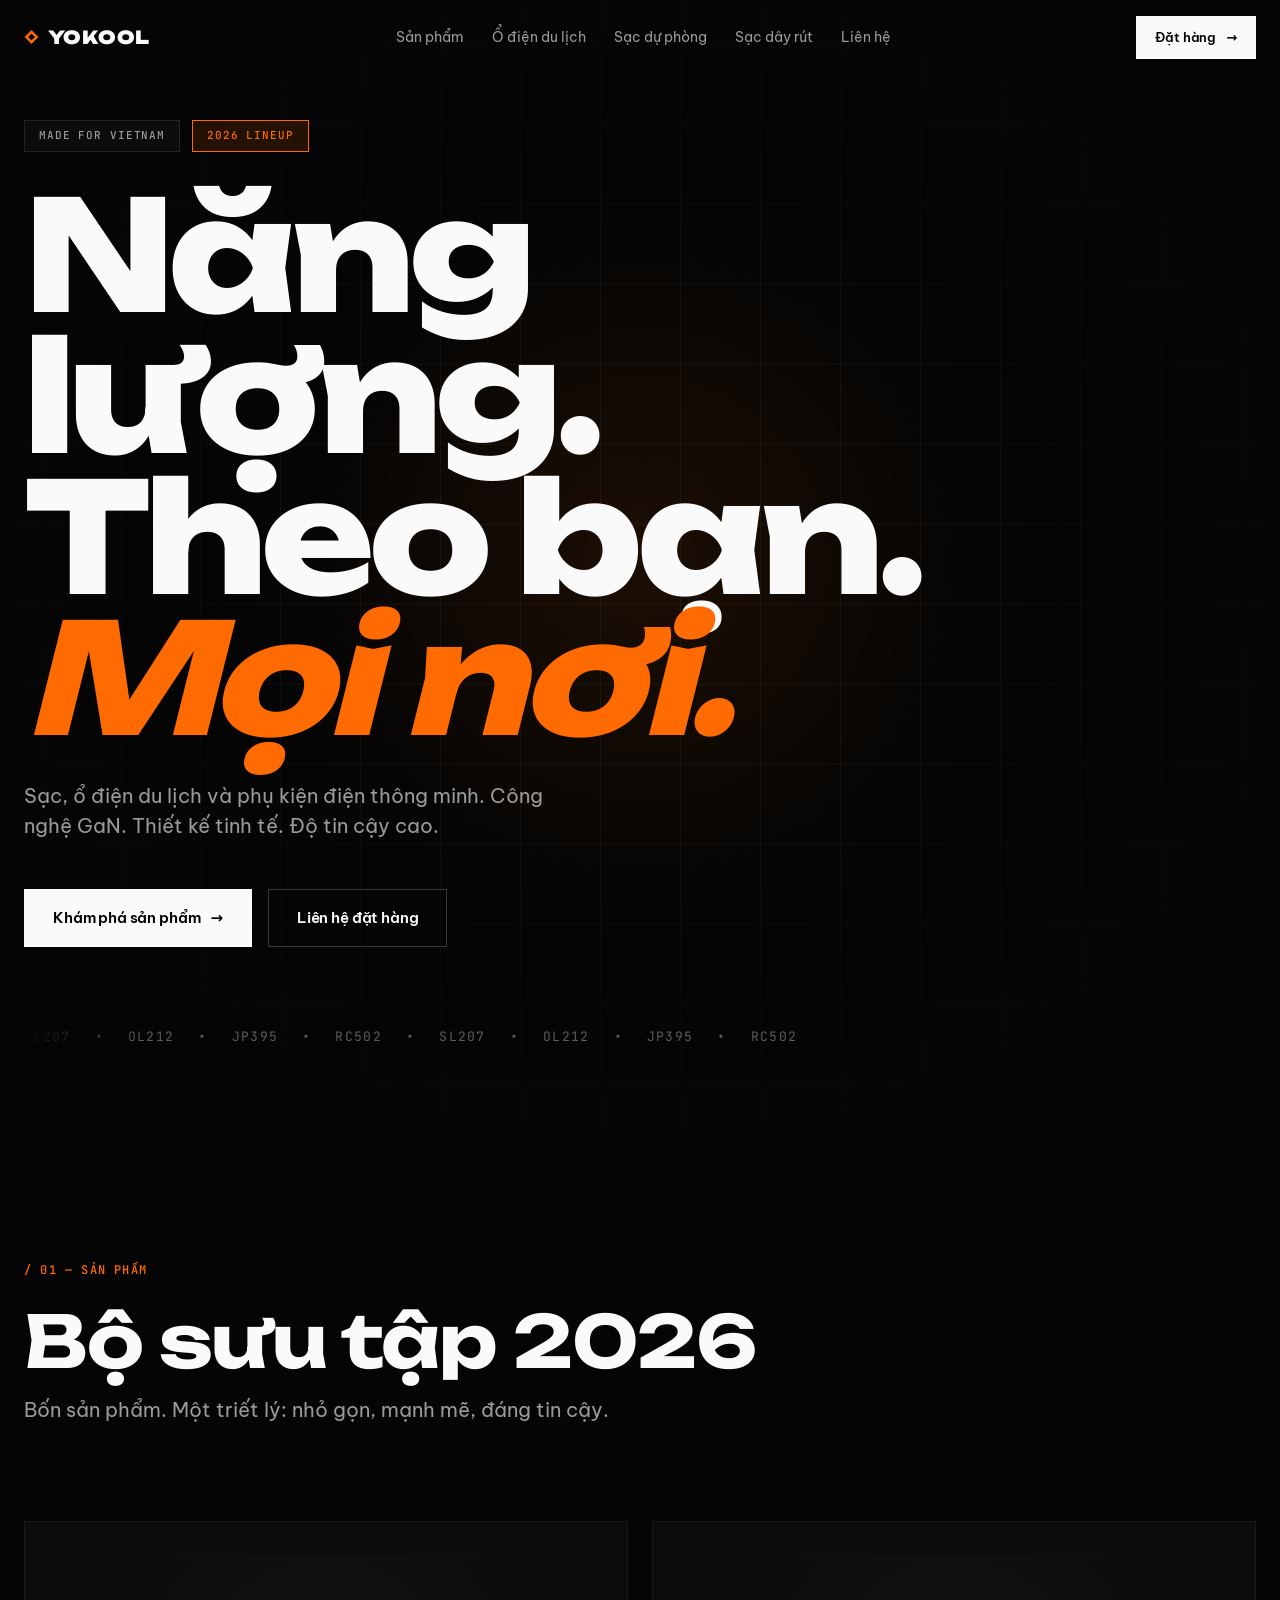
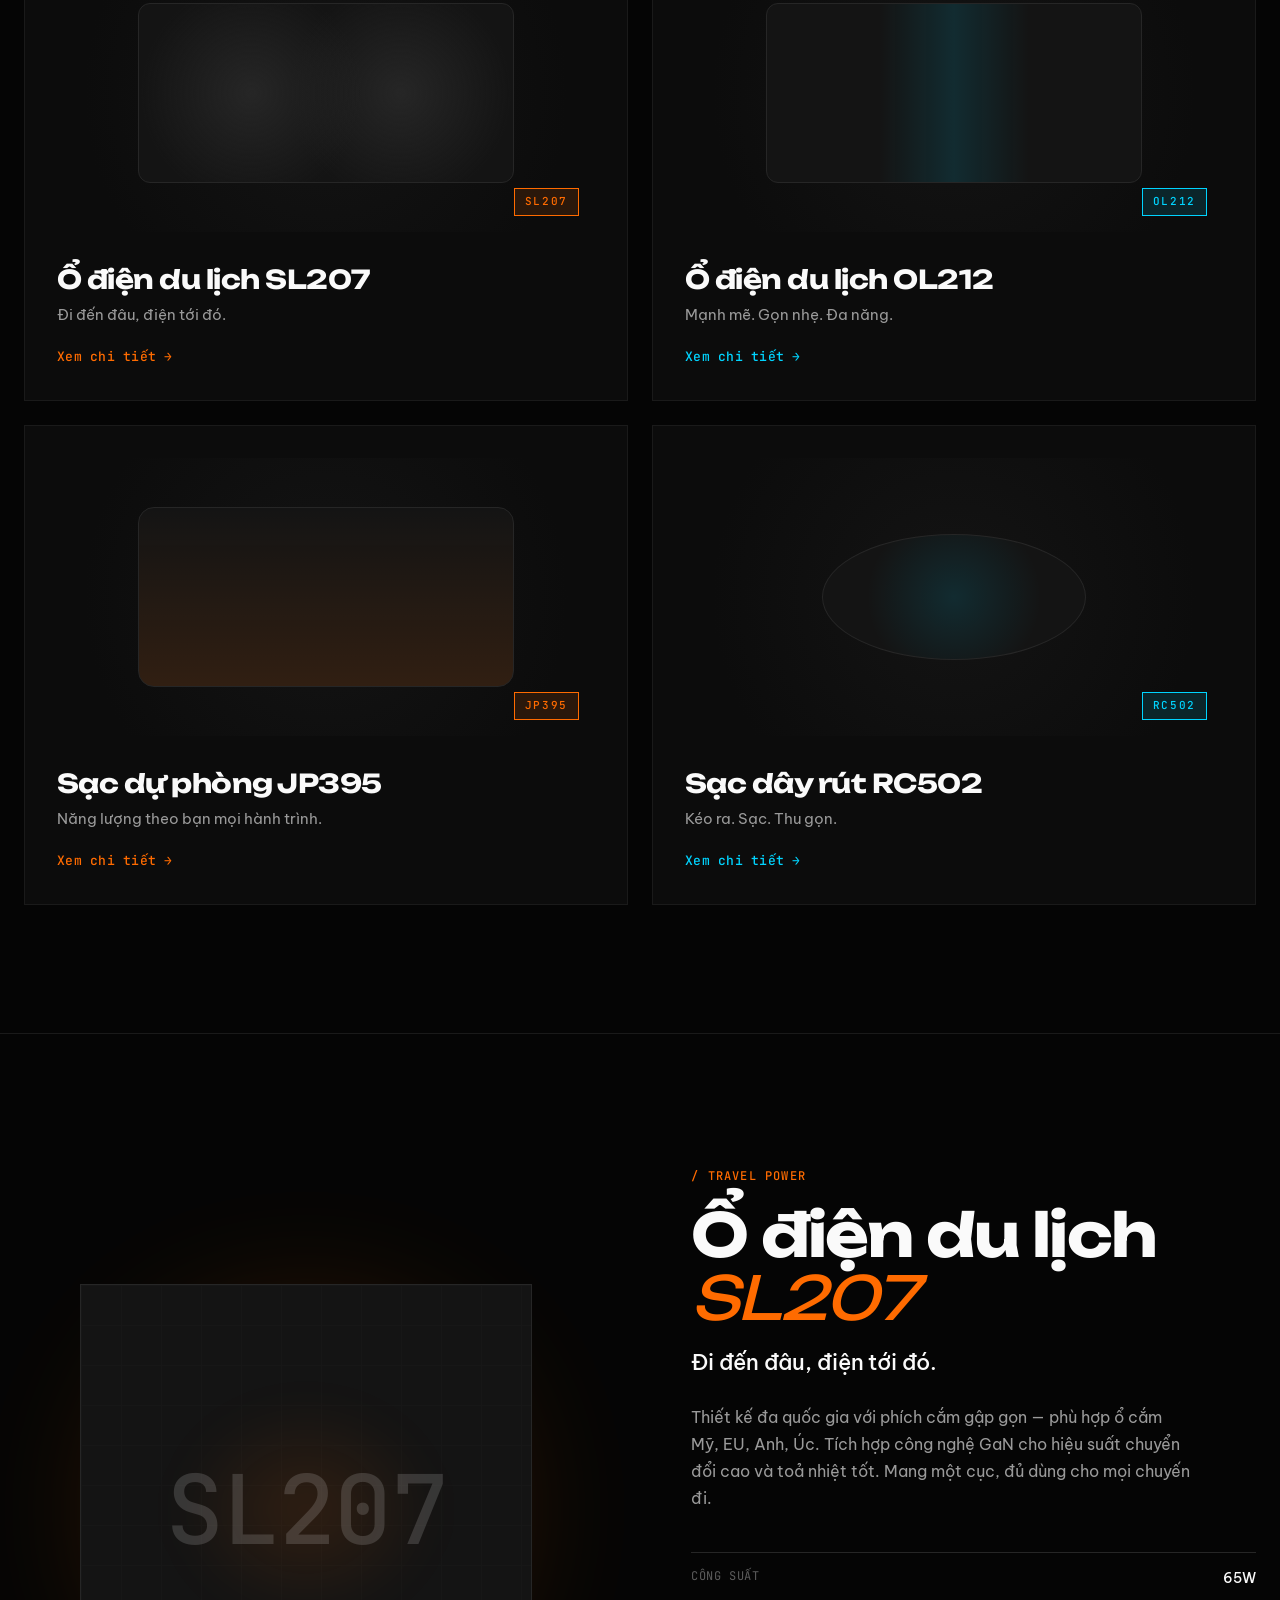
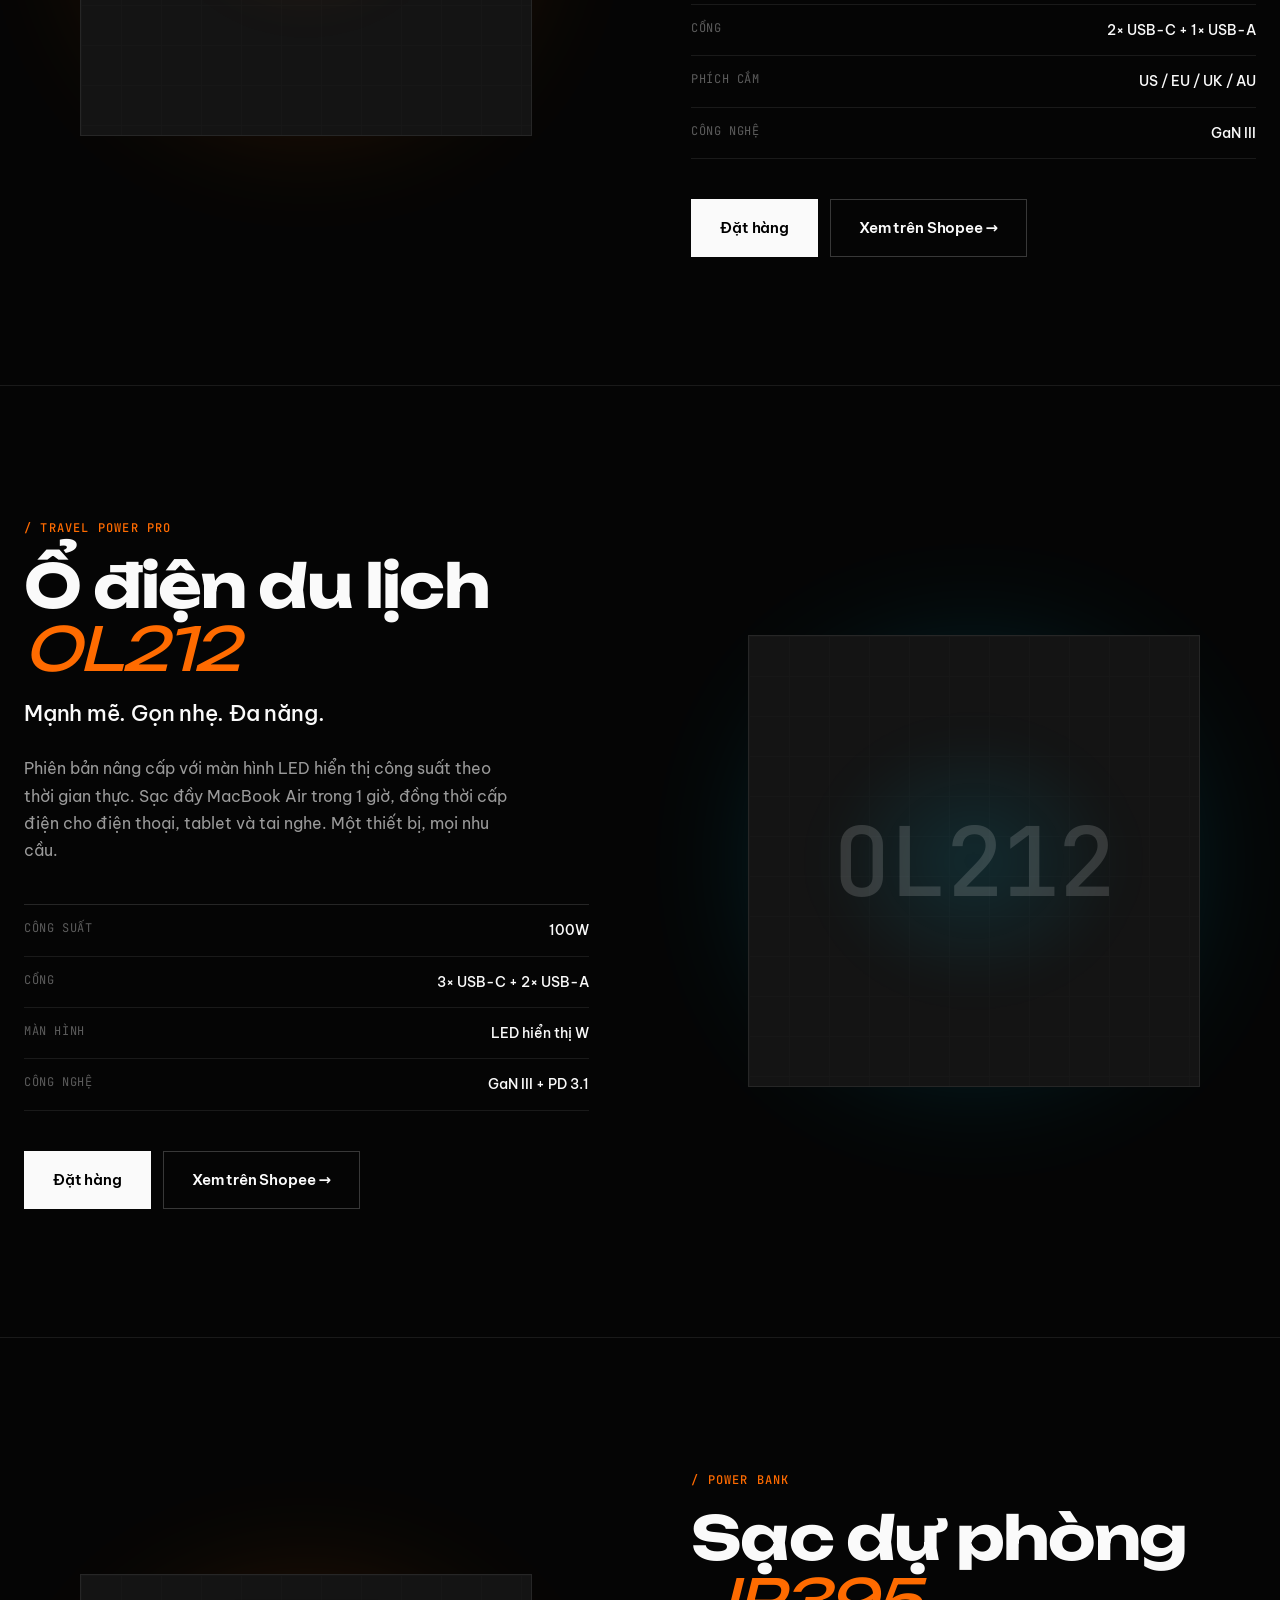
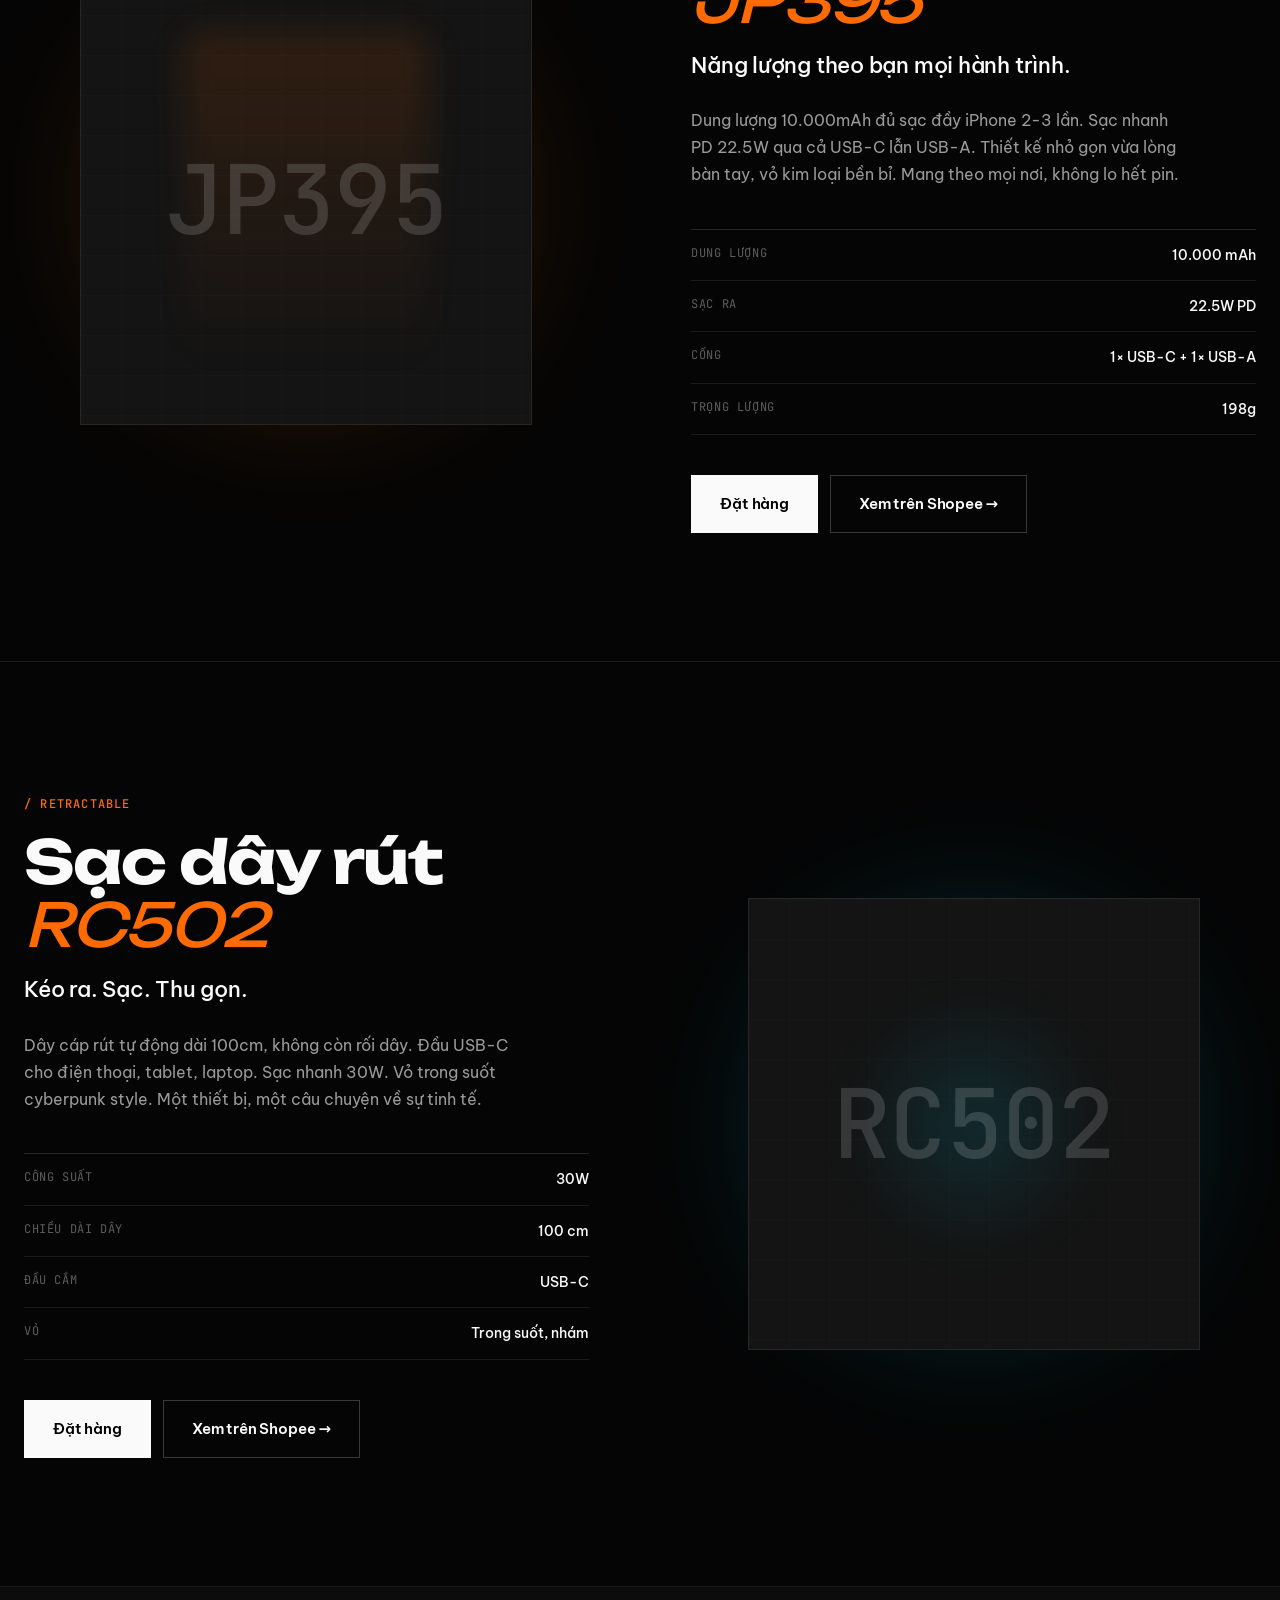
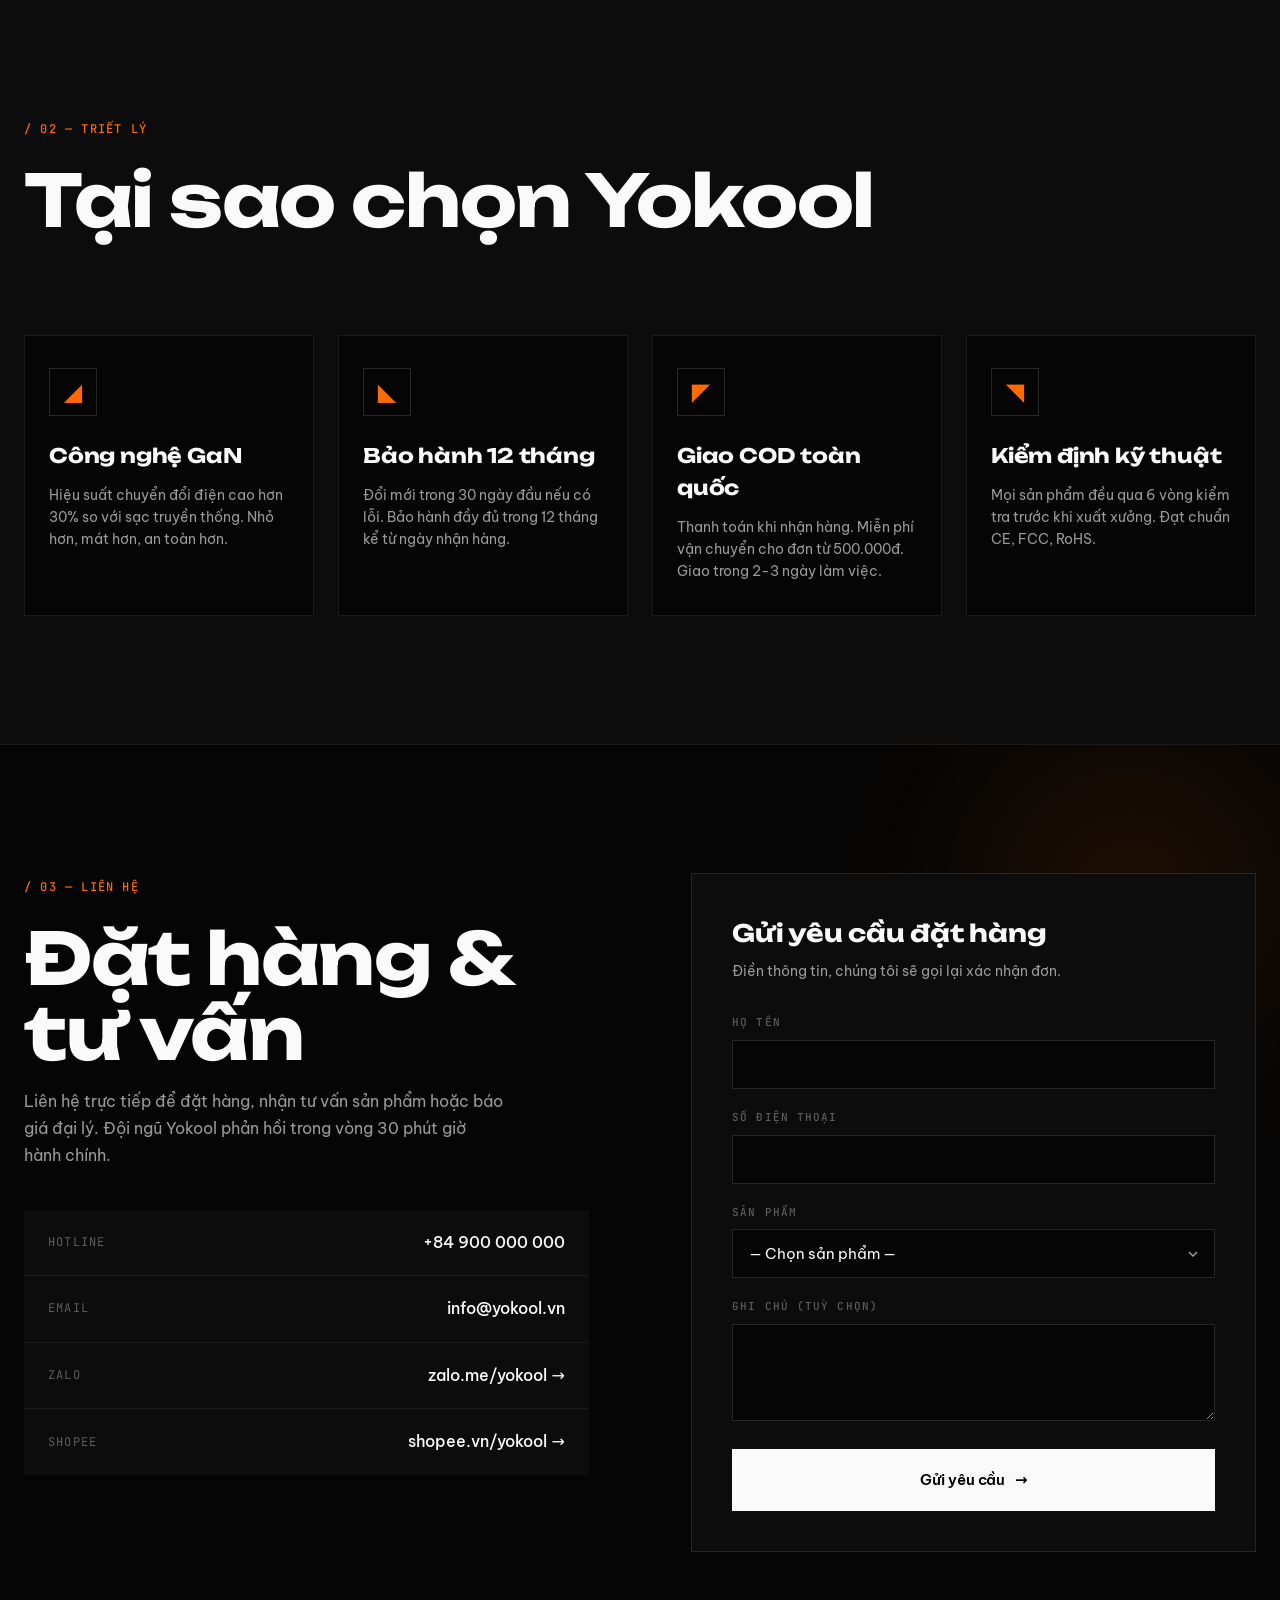
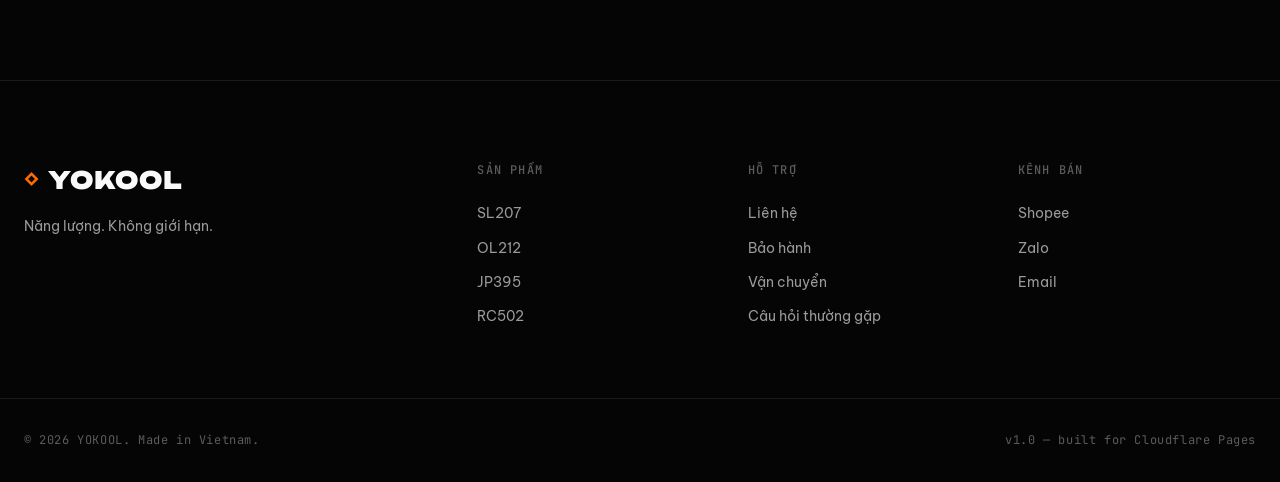
==== index.html @ 13d3525e "Add files via upload" ====
<!DOCTYPE html>
<html lang="vi">
<head>
  <meta charset="UTF-8">
  <meta name="viewport" content="width=device-width, initial-scale=1.0">
  <meta name="description" content="Yokool - Sạc nhanh, sạc dự phòng và phụ kiện điện thông minh. Công nghệ GaN, thiết kế hiện đại, độ tin cậy cao.">
  <meta name="theme-color" content="#050505">
  <title>YOKOOL — Năng lượng. Không giới hạn.</title>

  <link rel="preconnect" href="https://fonts.googleapis.com">
  <link rel="preconnect" href="https://fonts.gstatic.com" crossorigin>
  <link href="https://fonts.googleapis.com/css2?family=Unbounded:wght@400;500;700;900&family=Be+Vietnam+Pro:wght@300;400;500;600;700&family=JetBrains+Mono:wght@400;500&display=swap" rel="stylesheet">

  <link rel="stylesheet" href="styles.css">
</head>
<body>

  <!-- ============ HEADER ============ -->
  <header class="site-header" id="siteHeader">
    <div class="container header-inner">
      <a href="#" class="logo" aria-label="Yokool trang chủ">
        <span class="logo-mark">◇</span>
        <span class="logo-text">YOKOOL</span>
      </a>

      <nav class="main-nav" aria-label="Điều hướng chính">
        <a href="#products">Sản phẩm</a>
        <a href="#sl207">Ổ điện du lịch</a>
        <a href="#jp395">Sạc dự phòng</a>
        <a href="#rc502">Sạc dây rút</a>
        <a href="#contact">Liên hệ</a>
      </nav>

      <a href="#contact" class="cta-button cta-button--small">
        Đặt hàng
        <span class="cta-arrow">→</span>
      </a>

      <button class="menu-toggle" id="menuToggle" aria-label="Mở menu" aria-expanded="false">
        <span></span>
        <span></span>
        <span></span>
      </button>
    </div>
  </header>

  <!-- ============ HERO ============ -->
  <section class="hero">
    <div class="hero-grid" aria-hidden="true"></div>
    <div class="hero-glow" aria-hidden="true"></div>

    <div class="container hero-inner">
      <div class="hero-badges">
        <span class="badge">Made for Vietnam</span>
        <span class="badge badge--accent">2026 lineup</span>
      </div>

      <h1 class="hero-title">
        <span class="hero-line">Năng lượng.</span>
        <span class="hero-line">Theo bạn.</span>
        <span class="hero-line hero-line--accent">Mọi nơi.</span>
      </h1>

      <p class="hero-subtitle">
        Sạc, ổ điện du lịch và phụ kiện điện thông minh.
        Công nghệ GaN. Thiết kế tinh tế. Độ tin cậy cao.
      </p>

      <div class="hero-actions">
        <a href="#products" class="cta-button">
          Khám phá sản phẩm
          <span class="cta-arrow">→</span>
        </a>
        <a href="#contact" class="cta-button cta-button--ghost">
          Liên hệ đặt hàng
        </a>
      </div>

      <div class="hero-ticker" aria-hidden="true">
        <span>SL207</span>
        <span>•</span>
        <span>OL212</span>
        <span>•</span>
        <span>JP395</span>
        <span>•</span>
        <span>RC502</span>
        <span>•</span>
        <span>SL207</span>
        <span>•</span>
        <span>OL212</span>
        <span>•</span>
        <span>JP395</span>
        <span>•</span>
        <span>RC502</span>
      </div>
    </div>
  </section>

  <!-- ============ PRODUCTS GRID ============ -->
  <section class="products-section" id="products">
    <div class="container">
      <div class="section-header">
        <span class="section-label">/ 01 — Sản phẩm</span>
        <h2 class="section-title">Bộ sưu tập 2026</h2>
        <p class="section-description">
          Bốn sản phẩm. Một triết lý: nhỏ gọn, mạnh mẽ, đáng tin cậy.
        </p>
      </div>

      <div class="products-grid">

        <a href="#sl207" class="product-card" data-color="amber">
          <div class="product-card-visual">
            <div class="product-shape product-shape--outlet"></div>
            <span class="product-code">SL207</span>
          </div>
          <div class="product-card-info">
            <h3 class="product-card-title">Ổ điện du lịch SL207</h3>
            <p class="product-card-tagline">Đi đến đâu, điện tới đó.</p>
            <span class="product-card-link">Xem chi tiết →</span>
          </div>
        </a>

        <a href="#ol212" class="product-card" data-color="cyan">
          <div class="product-card-visual">
            <div class="product-shape product-shape--outlet-pro"></div>
            <span class="product-code">OL212</span>
          </div>
          <div class="product-card-info">
            <h3 class="product-card-title">Ổ điện du lịch OL212</h3>
            <p class="product-card-tagline">Mạnh mẽ. Gọn nhẹ. Đa năng.</p>
            <span class="product-card-link">Xem chi tiết →</span>
          </div>
        </a>

        <a href="#jp395" class="product-card" data-color="amber">
          <div class="product-card-visual">
            <div class="product-shape product-shape--powerbank"></div>
            <span class="product-code">JP395</span>
          </div>
          <div class="product-card-info">
            <h3 class="product-card-title">Sạc dự phòng JP395</h3>
            <p class="product-card-tagline">Năng lượng theo bạn mọi hành trình.</p>
            <span class="product-card-link">Xem chi tiết →</span>
          </div>
        </a>

        <a href="#rc502" class="product-card" data-color="cyan">
          <div class="product-card-visual">
            <div class="product-shape product-shape--retract"></div>
            <span class="product-code">RC502</span>
          </div>
          <div class="product-card-info">
            <h3 class="product-card-title">Sạc dây rút RC502</h3>
            <p class="product-card-tagline">Kéo ra. Sạc. Thu gọn.</p>
            <span class="product-card-link">Xem chi tiết →</span>
          </div>
        </a>

      </div>
    </div>
  </section>

  <!-- ============ PRODUCT SHOWCASE: SL207 ============ -->
  <section class="showcase" id="sl207">
    <div class="container showcase-inner">
      <div class="showcase-visual">
        <div class="showcase-product showcase-product--sl207">
          <span class="showcase-code">SL207</span>
        </div>
        <div class="showcase-bg-accent" data-accent="amber" aria-hidden="true"></div>
      </div>

      <div class="showcase-content">
        <span class="section-label">/ Travel power</span>
        <h2 class="showcase-title">Ổ điện du lịch <em>SL207</em></h2>
        <p class="showcase-tagline">Đi đến đâu, điện tới đó.</p>

        <p class="showcase-description">
          Thiết kế đa quốc gia với phích cắm gập gọn — phù hợp ổ cắm Mỹ, EU, Anh, Úc.
          Tích hợp công nghệ GaN cho hiệu suất chuyển đổi cao và toả nhiệt tốt.
          Mang một cục, đủ dùng cho mọi chuyến đi.
        </p>

        <ul class="spec-list">
          <li><span class="spec-label">Công suất</span><span class="spec-value">65W</span></li>
          <li><span class="spec-label">Cổng</span><span class="spec-value">2× USB-C + 1× USB-A</span></li>
          <li><span class="spec-label">Phích cắm</span><span class="spec-value">US / EU / UK / AU</span></li>
          <li><span class="spec-label">Công nghệ</span><span class="spec-value">GaN III</span></li>
        </ul>

        <div class="showcase-actions">
          <a href="#contact" class="cta-button">Đặt hàng</a>
          <a href="#" class="cta-button cta-button--ghost">Xem trên Shopee →</a>
        </div>
      </div>
    </div>
  </section>

  <!-- ============ PRODUCT SHOWCASE: OL212 ============ -->
  <section class="showcase showcase--reverse" id="ol212">
    <div class="container showcase-inner">
      <div class="showcase-visual">
        <div class="showcase-product showcase-product--ol212">
          <span class="showcase-code">OL212</span>
        </div>
        <div class="showcase-bg-accent" data-accent="cyan" aria-hidden="true"></div>
      </div>

      <div class="showcase-content">
        <span class="section-label">/ Travel power pro</span>
        <h2 class="showcase-title">Ổ điện du lịch <em>OL212</em></h2>
        <p class="showcase-tagline">Mạnh mẽ. Gọn nhẹ. Đa năng.</p>

        <p class="showcase-description">
          Phiên bản nâng cấp với màn hình LED hiển thị công suất theo thời gian thực.
          Sạc đầy MacBook Air trong 1 giờ, đồng thời cấp điện cho điện thoại, tablet
          và tai nghe. Một thiết bị, mọi nhu cầu.
        </p>

        <ul class="spec-list">
          <li><span class="spec-label">Công suất</span><span class="spec-value">100W</span></li>
          <li><span class="spec-label">Cổng</span><span class="spec-value">3× USB-C + 2× USB-A</span></li>
          <li><span class="spec-label">Màn hình</span><span class="spec-value">LED hiển thị W</span></li>
          <li><span class="spec-label">Công nghệ</span><span class="spec-value">GaN III + PD 3.1</span></li>
        </ul>

        <div class="showcase-actions">
          <a href="#contact" class="cta-button">Đặt hàng</a>
          <a href="#" class="cta-button cta-button--ghost">Xem trên Shopee →</a>
        </div>
      </div>
    </div>
  </section>

  <!-- ============ PRODUCT SHOWCASE: JP395 ============ -->
  <section class="showcase" id="jp395">
    <div class="container showcase-inner">
      <div class="showcase-visual">
        <div class="showcase-product showcase-product--jp395">
          <span class="showcase-code">JP395</span>
        </div>
        <div class="showcase-bg-accent" data-accent="amber" aria-hidden="true"></div>
      </div>

      <div class="showcase-content">
        <span class="section-label">/ Power bank</span>
        <h2 class="showcase-title">Sạc dự phòng <em>JP395</em></h2>
        <p class="showcase-tagline">Năng lượng theo bạn mọi hành trình.</p>

        <p class="showcase-description">
          Dung lượng 10.000mAh đủ sạc đầy iPhone 2-3 lần. Sạc nhanh PD 22.5W
          qua cả USB-C lẫn USB-A. Thiết kế nhỏ gọn vừa lòng bàn tay, vỏ kim loại
          bền bỉ. Mang theo mọi nơi, không lo hết pin.
        </p>

        <ul class="spec-list">
          <li><span class="spec-label">Dung lượng</span><span class="spec-value">10.000 mAh</span></li>
          <li><span class="spec-label">Sạc ra</span><span class="spec-value">22.5W PD</span></li>
          <li><span class="spec-label">Cổng</span><span class="spec-value">1× USB-C + 1× USB-A</span></li>
          <li><span class="spec-label">Trọng lượng</span><span class="spec-value">198g</span></li>
        </ul>

        <div class="showcase-actions">
          <a href="#contact" class="cta-button">Đặt hàng</a>
          <a href="#" class="cta-button cta-button--ghost">Xem trên Shopee →</a>
        </div>
      </div>
    </div>
  </section>

  <!-- ============ PRODUCT SHOWCASE: RC502 ============ -->
  <section class="showcase showcase--reverse" id="rc502">
    <div class="container showcase-inner">
      <div class="showcase-visual">
        <div class="showcase-product showcase-product--rc502">
          <span class="showcase-code">RC502</span>
        </div>
        <div class="showcase-bg-accent" data-accent="cyan" aria-hidden="true"></div>
      </div>

      <div class="showcase-content">
        <span class="section-label">/ Retractable</span>
        <h2 class="showcase-title">Sạc dây rút <em>RC502</em></h2>
        <p class="showcase-tagline">Kéo ra. Sạc. Thu gọn.</p>

        <p class="showcase-description">
          Dây cáp rút tự động dài 100cm, không còn rối dây. Đầu USB-C cho điện thoại,
          tablet, laptop. Sạc nhanh 30W. Vỏ trong suốt cyberpunk style.
          Một thiết bị, một câu chuyện về sự tinh tế.
        </p>

        <ul class="spec-list">
          <li><span class="spec-label">Công suất</span><span class="spec-value">30W</span></li>
          <li><span class="spec-label">Chiều dài dây</span><span class="spec-value">100 cm</span></li>
          <li><span class="spec-label">Đầu cắm</span><span class="spec-value">USB-C</span></li>
          <li><span class="spec-label">Vỏ</span><span class="spec-value">Trong suốt, nhám</span></li>
        </ul>

        <div class="showcase-actions">
          <a href="#contact" class="cta-button">Đặt hàng</a>
          <a href="#" class="cta-button cta-button--ghost">Xem trên Shopee →</a>
        </div>
      </div>
    </div>
  </section>

  <!-- ============ WHY YOKOOL ============ -->
  <section class="features-section">
    <div class="container">
      <div class="section-header">
        <span class="section-label">/ 02 — Triết lý</span>
        <h2 class="section-title">Tại sao chọn Yokool</h2>
      </div>

      <div class="features-grid">
        <div class="feature-card">
          <div class="feature-icon">◢</div>
          <h3 class="feature-title">Công nghệ GaN</h3>
          <p class="feature-description">
            Hiệu suất chuyển đổi điện cao hơn 30% so với sạc truyền thống.
            Nhỏ hơn, mát hơn, an toàn hơn.
          </p>
        </div>

        <div class="feature-card">
          <div class="feature-icon">◣</div>
          <h3 class="feature-title">Bảo hành 12 tháng</h3>
          <p class="feature-description">
            Đổi mới trong 30 ngày đầu nếu có lỗi. Bảo hành đầy đủ trong
            12 tháng kể từ ngày nhận hàng.
          </p>
        </div>

        <div class="feature-card">
          <div class="feature-icon">◤</div>
          <h3 class="feature-title">Giao COD toàn quốc</h3>
          <p class="feature-description">
            Thanh toán khi nhận hàng. Miễn phí vận chuyển cho đơn từ 500.000đ.
            Giao trong 2-3 ngày làm việc.
          </p>
        </div>

        <div class="feature-card">
          <div class="feature-icon">◥</div>
          <h3 class="feature-title">Kiểm định kỹ thuật</h3>
          <p class="feature-description">
            Mọi sản phẩm đều qua 6 vòng kiểm tra trước khi xuất xưởng.
            Đạt chuẩn CE, FCC, RoHS.
          </p>
        </div>
      </div>
    </div>
  </section>

  <!-- ============ CONTACT / ORDER ============ -->
  <section class="contact-section" id="contact">
    <div class="container contact-inner">
      <div class="contact-text">
        <span class="section-label">/ 03 — Liên hệ</span>
        <h2 class="section-title">Đặt hàng &amp; tư vấn</h2>
        <p class="contact-description">
          Liên hệ trực tiếp để đặt hàng, nhận tư vấn sản phẩm hoặc báo giá đại lý.
          Đội ngũ Yokool phản hồi trong vòng 30 phút giờ hành chính.
        </p>

        <div class="contact-details">
          <a href="tel:+84900000000" class="contact-item">
            <span class="contact-label">Hotline</span>
            <span class="contact-value">+84 900 000 000</span>
          </a>
          <a href="mailto:info@yokool.vn" class="contact-item">
            <span class="contact-label">Email</span>
            <span class="contact-value">info@yokool.vn</span>
          </a>
          <a href="https://zalo.me/yokool" class="contact-item" target="_blank" rel="noopener">
            <span class="contact-label">Zalo</span>
            <span class="contact-value">zalo.me/yokool →</span>
          </a>
          <a href="https://shopee.vn/yokool" class="contact-item" target="_blank" rel="noopener">
            <span class="contact-label">Shopee</span>
            <span class="contact-value">shopee.vn/yokool →</span>
          </a>
        </div>
      </div>

      <form class="order-form" id="orderForm" novalidate>
        <h3 class="form-title">Gửi yêu cầu đặt hàng</h3>
        <p class="form-subtitle">Điền thông tin, chúng tôi sẽ gọi lại xác nhận đơn.</p>

        <div class="form-row">
          <label for="customerName">Họ tên</label>
          <input type="text" id="customerName" name="name" required autocomplete="name">
        </div>

        <div class="form-row">
          <label for="customerPhone">Số điện thoại</label>
          <input type="tel" id="customerPhone" name="phone" required autocomplete="tel" pattern="[0-9+\s]+">
        </div>

        <div class="form-row">
          <label for="productSelect">Sản phẩm</label>
          <select id="productSelect" name="product" required>
            <option value="">— Chọn sản phẩm —</option>
            <option value="SL207">Ổ điện du lịch SL207</option>
            <option value="OL212">Ổ điện du lịch OL212</option>
            <option value="JP395">Sạc dự phòng JP395</option>
            <option value="RC502">Sạc dây rút RC502</option>
            <option value="other">Tư vấn / Đặt số lượng</option>
          </select>
        </div>

        <div class="form-row">
          <label for="customerNote">Ghi chú (tuỳ chọn)</label>
          <textarea id="customerNote" name="note" rows="3"></textarea>
        </div>

        <button type="submit" class="cta-button cta-button--full">
          Gửi yêu cầu
          <span class="cta-arrow">→</span>
        </button>

        <p class="form-note" id="formNote" hidden></p>
      </form>
    </div>
  </section>

  <!-- ============ FOOTER ============ -->
  <footer class="site-footer">
    <div class="container footer-inner">
      <div class="footer-brand">
        <a href="#" class="logo">
          <span class="logo-mark">◇</span>
          <span class="logo-text">YOKOOL</span>
        </a>
        <p class="footer-tagline">Năng lượng. Không giới hạn.</p>
      </div>

      <div class="footer-cols">
        <div class="footer-col">
          <h4>Sản phẩm</h4>
          <a href="#sl207">SL207</a>
          <a href="#ol212">OL212</a>
          <a href="#jp395">JP395</a>
          <a href="#rc502">RC502</a>
        </div>
        <div class="footer-col">
          <h4>Hỗ trợ</h4>
          <a href="#contact">Liên hệ</a>
          <a href="#">Bảo hành</a>
          <a href="#">Vận chuyển</a>
          <a href="#">Câu hỏi thường gặp</a>
        </div>
        <div class="footer-col">
          <h4>Kênh bán</h4>
          <a href="https://shopee.vn/yokool" target="_blank" rel="noopener">Shopee</a>
          <a href="https://zalo.me/yokool" target="_blank" rel="noopener">Zalo</a>
          <a href="mailto:info@yokool.vn">Email</a>
        </div>
      </div>
    </div>

    <div class="container footer-bottom">
      <p>© 2026 YOKOOL. Made in Vietnam.</p>
      <p class="footer-meta">v1.0 — built for Cloudflare Pages</p>
    </div>
  </footer>

  <script src="script.js"></script>
</body>
</html>
---- styles.css ----
/* ============================================
   YOKOOL — Design system
   Inspired by retro-futuristic / cyberpunk
   Dark base, warm amber + cool cyan accents
   ============================================ */

:root {
  /* Background layers */
  --bg-base: #050505;
  --bg-surface: #0C0C0C;
  --bg-elevated: #141414;
  --bg-glass: rgba(20, 20, 20, 0.65);

  /* Borders */
  --border-subtle: #1A1A1A;
  --border-medium: #262626;
  --border-strong: #383838;

  /* Text */
  --text-primary: #FAFAFA;
  --text-secondary: #9A9A9A;
  --text-tertiary: #5C5C5C;
  --text-faint: #333333;

  /* Accents */
  --accent-amber: #FF6B00;
  --accent-amber-soft: rgba(255, 107, 0, 0.12);
  --accent-amber-glow: rgba(255, 107, 0, 0.4);
  --accent-cyan: #00D4FF;
  --accent-cyan-soft: rgba(0, 212, 255, 0.12);
  --accent-cyan-glow: rgba(0, 212, 255, 0.35);

  /* Typography */
  --font-display: 'Unbounded', system-ui, sans-serif;
  --font-body: 'Be Vietnam Pro', system-ui, sans-serif;
  --font-mono: 'JetBrains Mono', 'Courier New', monospace;

  /* Layout */
  --container-width: 1280px;
  --container-padding: 24px;
  --section-padding: clamp(64px, 10vw, 128px);

  /* Motion */
  --ease: cubic-bezier(0.16, 1, 0.3, 1);
  --duration: 0.6s;
}

/* ============ RESET ============ */
*, *::before, *::after {
  box-sizing: border-box;
  margin: 0;
  padding: 0;
}

html {
  scroll-behavior: smooth;
  -webkit-text-size-adjust: 100%;
}

body {
  font-family: var(--font-body);
  font-weight: 400;
  color: var(--text-primary);
  background: var(--bg-base);
  line-height: 1.6;
  overflow-x: hidden;
  -webkit-font-smoothing: antialiased;
  -moz-osx-font-smoothing: grayscale;
}

img {
  max-width: 100%;
  display: block;
}

button {
  border: none;
  background: none;
  font: inherit;
  color: inherit;
  cursor: pointer;
}

a {
  color: inherit;
  text-decoration: none;
}

input, select, textarea, button {
  font-family: inherit;
}

::selection {
  background: var(--accent-amber);
  color: #000;
}

/* Subtle scrollbar */
::-webkit-scrollbar {
  width: 10px;
  background: var(--bg-base);
}
::-webkit-scrollbar-thumb {
  background: var(--border-medium);
  border-radius: 0;
}
::-webkit-scrollbar-thumb:hover {
  background: var(--border-strong);
}

/* ============ LAYOUT ============ */
.container {
  max-width: var(--container-width);
  margin: 0 auto;
  padding: 0 var(--container-padding);
  width: 100%;
}

/* ============ SECTION HEADER PATTERN ============ */
.section-label {
  font-family: var(--font-mono);
  font-size: 12px;
  font-weight: 500;
  letter-spacing: 0.1em;
  color: var(--accent-amber);
  text-transform: uppercase;
  display: inline-block;
  margin-bottom: 24px;
}

.section-title {
  font-family: var(--font-display);
  font-weight: 700;
  font-size: clamp(36px, 6vw, 72px);
  line-height: 1.05;
  letter-spacing: -0.02em;
  margin-bottom: 16px;
}

.section-title em {
  font-style: normal;
  color: var(--accent-amber);
}

.section-description {
  font-size: clamp(16px, 2vw, 20px);
  color: var(--text-secondary);
  max-width: 640px;
  line-height: 1.5;
}

.section-header {
  margin-bottom: clamp(48px, 8vw, 96px);
}

/* ============ BUTTONS ============ */
.cta-button {
  display: inline-flex;
  align-items: center;
  gap: 10px;
  padding: 16px 28px;
  background: var(--text-primary);
  color: #000;
  font-weight: 600;
  font-size: 15px;
  letter-spacing: -0.01em;
  border: 1px solid var(--text-primary);
  border-radius: 0;
  transition: all 0.3s var(--ease);
  cursor: pointer;
  position: relative;
  overflow: hidden;
}

.cta-button:hover {
  background: var(--accent-amber);
  border-color: var(--accent-amber);
  color: #000;
  transform: translateY(-2px);
}

.cta-button--ghost {
  background: transparent;
  color: var(--text-primary);
  border-color: var(--border-strong);
}

.cta-button--ghost:hover {
  background: transparent;
  color: var(--accent-amber);
  border-color: var(--accent-amber);
}

.cta-button--small {
  padding: 10px 18px;
  font-size: 13px;
}

.cta-button--full {
  width: 100%;
  justify-content: center;
  padding: 18px 28px;
}

.cta-arrow {
  transition: transform 0.3s var(--ease);
  display: inline-block;
}

.cta-button:hover .cta-arrow {
  transform: translateX(4px);
}

/* ============ HEADER ============ */
.site-header {
  position: fixed;
  top: 0;
  left: 0;
  right: 0;
  z-index: 100;
  padding: 16px 0;
  transition: background 0.3s var(--ease), backdrop-filter 0.3s var(--ease), border-color 0.3s var(--ease);
  border-bottom: 1px solid transparent;
}

.site-header.is-scrolled {
  background: var(--bg-glass);
  backdrop-filter: blur(20px) saturate(180%);
  -webkit-backdrop-filter: blur(20px) saturate(180%);
  border-bottom-color: var(--border-subtle);
}

.header-inner {
  display: flex;
  align-items: center;
  justify-content: space-between;
  gap: 32px;
}

.logo {
  display: inline-flex;
  align-items: center;
  gap: 8px;
  font-family: var(--font-display);
  font-weight: 900;
  font-size: 18px;
  letter-spacing: 0.04em;
  color: var(--text-primary);
}

.logo-mark {
  color: var(--accent-amber);
  font-size: 16px;
  transform: rotate(0deg);
  transition: transform 0.4s var(--ease);
}

.logo:hover .logo-mark {
  transform: rotate(180deg);
}

.main-nav {
  display: flex;
  gap: 28px;
  font-size: 14px;
  color: var(--text-secondary);
}

.main-nav a {
  position: relative;
  padding: 4px 0;
  transition: color 0.2s var(--ease);
}

.main-nav a:hover {
  color: var(--text-primary);
}

.main-nav a::after {
  content: "";
  position: absolute;
  left: 0;
  bottom: 0;
  width: 0;
  height: 1px;
  background: var(--accent-amber);
  transition: width 0.3s var(--ease);
}

.main-nav a:hover::after {
  width: 100%;
}

.menu-toggle {
  display: none;
  width: 32px;
  height: 32px;
  flex-direction: column;
  justify-content: center;
  align-items: center;
  gap: 5px;
}

.menu-toggle span {
  display: block;
  width: 22px;
  height: 1.5px;
  background: var(--text-primary);
  transition: all 0.3s var(--ease);
}

.menu-toggle.is-open span:nth-child(1) {
  transform: translateY(7px) rotate(45deg);
}
.menu-toggle.is-open span:nth-child(2) {
  opacity: 0;
}
.menu-toggle.is-open span:nth-child(3) {
  transform: translateY(-6px) rotate(-45deg);
}

/* ============ HERO ============ */
.hero {
  position: relative;
  min-height: 100vh;
  display: flex;
  align-items: center;
  padding: 120px 0 80px;
  overflow: hidden;
}

.hero-grid {
  position: absolute;
  inset: 0;
  background-image:
    linear-gradient(var(--border-subtle) 1px, transparent 1px),
    linear-gradient(90deg, var(--border-subtle) 1px, transparent 1px);
  background-size: 80px 80px;
  background-position: center;
  mask-image: radial-gradient(ellipse at center, black 30%, transparent 75%);
  -webkit-mask-image: radial-gradient(ellipse at center, black 30%, transparent 75%);
  opacity: 0.6;
}

.hero-glow {
  position: absolute;
  top: 50%;
  left: 50%;
  width: 800px;
  height: 800px;
  transform: translate(-50%, -50%);
  background: radial-gradient(circle at center, var(--accent-amber-glow) 0%, transparent 60%);
  opacity: 0.25;
  filter: blur(40px);
  pointer-events: none;
}

.hero-inner {
  position: relative;
  z-index: 2;
}

.hero-badges {
  display: flex;
  gap: 12px;
  margin-bottom: 32px;
  opacity: 0;
  animation: fadeUp 0.8s var(--ease) 0.1s forwards;
}

.badge {
  display: inline-block;
  padding: 6px 14px;
  font-family: var(--font-mono);
  font-size: 11px;
  font-weight: 500;
  letter-spacing: 0.08em;
  text-transform: uppercase;
  color: var(--text-secondary);
  border: 1px solid var(--border-medium);
  background: var(--bg-surface);
}

.badge--accent {
  color: var(--accent-amber);
  border-color: var(--accent-amber);
  background: var(--accent-amber-soft);
}

.hero-title {
  font-family: var(--font-display);
  font-weight: 800;
  font-size: clamp(56px, 12vw, 160px);
  line-height: 0.92;
  letter-spacing: -0.04em;
  margin-bottom: 32px;
  max-width: 1000px;
}

.hero-line {
  display: block;
  opacity: 0;
  transform: translateY(40px);
  animation: heroReveal 1s var(--ease) forwards;
}

.hero-line:nth-child(1) { animation-delay: 0.2s; }
.hero-line:nth-child(2) { animation-delay: 0.35s; }
.hero-line:nth-child(3) { animation-delay: 0.5s; }

.hero-line--accent {
  color: var(--accent-amber);
  font-style: italic;
}

.hero-subtitle {
  font-size: clamp(16px, 1.8vw, 20px);
  color: var(--text-secondary);
  max-width: 540px;
  line-height: 1.5;
  margin-bottom: 48px;
  opacity: 0;
  animation: fadeUp 0.8s var(--ease) 0.7s forwards;
}

.hero-actions {
  display: flex;
  gap: 16px;
  flex-wrap: wrap;
  margin-bottom: 80px;
  opacity: 0;
  animation: fadeUp 0.8s var(--ease) 0.85s forwards;
}

.hero-ticker {
  display: flex;
  gap: 24px;
  font-family: var(--font-mono);
  font-size: 13px;
  color: var(--text-tertiary);
  letter-spacing: 0.1em;
  white-space: nowrap;
  overflow: hidden;
  position: relative;
  mask-image: linear-gradient(90deg, transparent 0%, black 10%, black 90%, transparent 100%);
  -webkit-mask-image: linear-gradient(90deg, transparent 0%, black 10%, black 90%, transparent 100%);
}

.hero-ticker span {
  animation: ticker 20s linear infinite;
}

/* ============ PRODUCTS SECTION ============ */
.products-section {
  padding: var(--section-padding) 0;
  position: relative;
  background: var(--bg-base);
}

.products-grid {
  display: grid;
  grid-template-columns: repeat(2, 1fr);
  gap: 24px;
}

.product-card {
  position: relative;
  background: var(--bg-surface);
  border: 1px solid var(--border-subtle);
  padding: 32px;
  transition: all 0.4s var(--ease);
  overflow: hidden;
  display: flex;
  flex-direction: column;
  min-height: 480px;
}

.product-card::before {
  content: "";
  position: absolute;
  top: 0;
  left: 0;
  right: 0;
  height: 1px;
  background: linear-gradient(90deg, transparent, var(--accent-amber), transparent);
  opacity: 0;
  transition: opacity 0.3s var(--ease);
}

.product-card[data-color="cyan"]::before {
  background: linear-gradient(90deg, transparent, var(--accent-cyan), transparent);
}

.product-card:hover {
  background: var(--bg-elevated);
  border-color: var(--border-medium);
  transform: translateY(-4px);
}

.product-card:hover::before {
  opacity: 1;
}

.product-card-visual {
  position: relative;
  flex: 1;
  display: flex;
  align-items: center;
  justify-content: center;
  margin-bottom: 32px;
  min-height: 240px;
  background: radial-gradient(circle at center, var(--bg-elevated) 0%, transparent 80%);
  border-radius: 0;
}

.product-code {
  position: absolute;
  bottom: 16px;
  right: 16px;
  font-family: var(--font-mono);
  font-size: 11px;
  font-weight: 500;
  letter-spacing: 0.15em;
  color: var(--text-tertiary);
  border: 1px solid var(--border-medium);
  padding: 4px 10px;
  background: var(--bg-surface);
}

.product-card[data-color="amber"] .product-code {
  color: var(--accent-amber);
  border-color: var(--accent-amber);
  background: var(--accent-amber-soft);
}

.product-card[data-color="cyan"] .product-code {
  color: var(--accent-cyan);
  border-color: var(--accent-cyan);
  background: var(--accent-cyan-soft);
}

.product-card-title {
  font-family: var(--font-display);
  font-weight: 700;
  font-size: clamp(20px, 2.5vw, 26px);
  letter-spacing: -0.02em;
  margin-bottom: 8px;
  line-height: 1.2;
}

.product-card-tagline {
  font-size: 15px;
  color: var(--text-secondary);
  margin-bottom: 16px;
}

.product-card-link {
  font-family: var(--font-mono);
  font-size: 13px;
  font-weight: 500;
  color: var(--accent-amber);
  letter-spacing: 0.02em;
  margin-top: auto;
  display: inline-block;
  transition: transform 0.3s var(--ease);
}

.product-card[data-color="cyan"] .product-card-link {
  color: var(--accent-cyan);
}

.product-card:hover .product-card-link {
  transform: translateX(6px);
}

/* ============ PRODUCT SHAPES (CSS placeholders) ============ */
.product-shape {
  position: relative;
  width: 70%;
  height: 180px;
  display: flex;
  align-items: center;
  justify-content: center;
}

.product-shape::before {
  content: "";
  position: absolute;
  inset: 0;
  border: 1px solid var(--border-medium);
  background:
    linear-gradient(135deg, transparent 0%, var(--border-subtle) 50%, transparent 100%),
    var(--bg-elevated);
}

.product-shape--outlet::before {
  border-radius: 12px;
  background:
    radial-gradient(circle at 30% 50%, var(--border-medium) 0%, transparent 40%),
    radial-gradient(circle at 70% 50%, var(--border-medium) 0%, transparent 40%),
    var(--bg-elevated);
}

.product-shape--outlet-pro::before {
  border-radius: 12px;
  background:
    linear-gradient(90deg, transparent 30%, var(--accent-cyan-soft) 50%, transparent 70%),
    var(--bg-elevated);
}

.product-shape--powerbank::before {
  border-radius: 16px;
  height: 100%;
  background:
    linear-gradient(180deg, transparent 0%, var(--accent-amber-soft) 100%),
    var(--bg-elevated);
}

.product-shape--retract::before {
  border-radius: 50%;
  width: 70%;
  height: 70%;
  left: 15%;
  top: 15%;
  background:
    radial-gradient(circle at center, var(--accent-cyan-soft) 0%, transparent 60%),
    var(--bg-elevated);
}

/* ============ SHOWCASE SECTIONS ============ */
.showcase {
  padding: var(--section-padding) 0;
  position: relative;
  border-top: 1px solid var(--border-subtle);
  overflow: hidden;
}

.showcase-inner {
  display: grid;
  grid-template-columns: 1fr 1fr;
  gap: clamp(48px, 8vw, 120px);
  align-items: center;
}

.showcase--reverse .showcase-inner > .showcase-visual {
  order: 2;
}

.showcase-visual {
  position: relative;
  aspect-ratio: 1 / 1;
  display: flex;
  align-items: center;
  justify-content: center;
}

.showcase-product {
  position: relative;
  z-index: 2;
  width: 80%;
  aspect-ratio: 1 / 1;
  display: flex;
  align-items: center;
  justify-content: center;
  background: var(--bg-elevated);
  border: 1px solid var(--border-medium);
  overflow: hidden;
}

.showcase-product::before {
  content: "";
  position: absolute;
  inset: 0;
  background-image:
    linear-gradient(var(--border-subtle) 1px, transparent 1px),
    linear-gradient(90deg, var(--border-subtle) 1px, transparent 1px);
  background-size: 40px 40px;
  opacity: 0.5;
}

.showcase-product--sl207::after {
  content: "";
  position: absolute;
  width: 60%;
  height: 50%;
  background: radial-gradient(ellipse at center, var(--accent-amber-soft) 0%, transparent 70%);
  filter: blur(20px);
}

.showcase-product--ol212::after {
  content: "";
  position: absolute;
  width: 70%;
  height: 60%;
  background: radial-gradient(ellipse at center, var(--accent-cyan-soft) 0%, transparent 70%);
  filter: blur(20px);
}

.showcase-product--jp395::after {
  content: "";
  position: absolute;
  width: 55%;
  height: 75%;
  border-radius: 24px;
  background: linear-gradient(180deg, var(--accent-amber-soft) 0%, transparent 100%);
  filter: blur(16px);
}

.showcase-product--rc502::after {
  content: "";
  position: absolute;
  width: 60%;
  height: 60%;
  border-radius: 50%;
  background: radial-gradient(circle at center, var(--accent-cyan-soft) 0%, transparent 70%);
  filter: blur(20px);
}

.showcase-code {
  position: relative;
  z-index: 2;
  font-family: var(--font-mono);
  font-size: clamp(48px, 8vw, 96px);
  font-weight: 500;
  letter-spacing: -0.02em;
  color: var(--text-primary);
  opacity: 0.15;
}

.showcase-bg-accent {
  position: absolute;
  width: 60%;
  height: 60%;
  border-radius: 50%;
  filter: blur(80px);
  opacity: 0.3;
  z-index: 0;
}

.showcase-bg-accent[data-accent="amber"] {
  background: var(--accent-amber);
}
.showcase-bg-accent[data-accent="cyan"] {
  background: var(--accent-cyan);
}

.showcase-content .section-label {
  margin-bottom: 16px;
}

.showcase-title {
  font-family: var(--font-display);
  font-weight: 700;
  font-size: clamp(36px, 5vw, 60px);
  line-height: 1.05;
  letter-spacing: -0.03em;
  margin-bottom: 16px;
}

.showcase-title em {
  font-style: italic;
  color: var(--accent-amber);
  font-weight: 400;
}

.showcase-tagline {
  font-size: clamp(18px, 2vw, 22px);
  color: var(--text-primary);
  font-weight: 500;
  margin-bottom: 24px;
  letter-spacing: -0.01em;
}

.showcase-description {
  font-size: 16px;
  color: var(--text-secondary);
  line-height: 1.7;
  margin-bottom: 40px;
  max-width: 500px;
}

.spec-list {
  list-style: none;
  border-top: 1px solid var(--border-medium);
  margin-bottom: 40px;
}

.spec-list li {
  display: flex;
  justify-content: space-between;
  padding: 14px 0;
  border-bottom: 1px solid var(--border-subtle);
  font-size: 14px;
}

.spec-label {
  color: var(--text-tertiary);
  font-family: var(--font-mono);
  font-size: 12px;
  letter-spacing: 0.05em;
  text-transform: uppercase;
}

.spec-value {
  color: var(--text-primary);
  font-weight: 500;
}

.showcase-actions {
  display: flex;
  gap: 12px;
  flex-wrap: wrap;
}

/* ============ FEATURES SECTION ============ */
.features-section {
  padding: var(--section-padding) 0;
  border-top: 1px solid var(--border-subtle);
  background: var(--bg-surface);
}

.features-grid {
  display: grid;
  grid-template-columns: repeat(4, 1fr);
  gap: 24px;
}

.feature-card {
  padding: 32px 24px;
  background: var(--bg-base);
  border: 1px solid var(--border-subtle);
  transition: all 0.3s var(--ease);
}

.feature-card:hover {
  border-color: var(--border-medium);
  background: var(--bg-elevated);
  transform: translateY(-4px);
}

.feature-icon {
  width: 48px;
  height: 48px;
  display: flex;
  align-items: center;
  justify-content: center;
  font-size: 24px;
  color: var(--accent-amber);
  border: 1px solid var(--border-medium);
  margin-bottom: 24px;
}

.feature-title {
  font-family: var(--font-display);
  font-weight: 700;
  font-size: 20px;
  margin-bottom: 12px;
  letter-spacing: -0.01em;
}

.feature-description {
  font-size: 14px;
  color: var(--text-secondary);
  line-height: 1.6;
}

/* ============ CONTACT SECTION ============ */
.contact-section {
  padding: var(--section-padding) 0;
  border-top: 1px solid var(--border-subtle);
  position: relative;
  overflow: hidden;
}

.contact-section::before {
  content: "";
  position: absolute;
  top: -100px;
  right: -100px;
  width: 500px;
  height: 500px;
  background: radial-gradient(circle, var(--accent-amber-glow) 0%, transparent 70%);
  filter: blur(60px);
  opacity: 0.3;
  pointer-events: none;
}

.contact-inner {
  display: grid;
  grid-template-columns: 1fr 1fr;
  gap: clamp(48px, 8vw, 120px);
  position: relative;
  z-index: 2;
}

.contact-description {
  font-size: 16px;
  color: var(--text-secondary);
  line-height: 1.7;
  margin-bottom: 40px;
  max-width: 480px;
}

.contact-details {
  display: flex;
  flex-direction: column;
  gap: 1px;
  background: var(--border-subtle);
}

.contact-item {
  display: flex;
  justify-content: space-between;
  align-items: center;
  padding: 20px 24px;
  background: var(--bg-surface);
  transition: all 0.2s var(--ease);
}

.contact-item:hover {
  background: var(--bg-elevated);
  color: var(--accent-amber);
}

.contact-label {
  font-family: var(--font-mono);
  font-size: 12px;
  letter-spacing: 0.1em;
  text-transform: uppercase;
  color: var(--text-tertiary);
}

.contact-value {
  font-weight: 500;
  font-size: 16px;
}

/* ============ ORDER FORM ============ */
.order-form {
  background: var(--bg-surface);
  border: 1px solid var(--border-medium);
  padding: 40px;
}

.form-title {
  font-family: var(--font-display);
  font-weight: 700;
  font-size: 24px;
  margin-bottom: 8px;
  letter-spacing: -0.01em;
}

.form-subtitle {
  font-size: 14px;
  color: var(--text-secondary);
  margin-bottom: 32px;
}

.form-row {
  margin-bottom: 20px;
}

.form-row label {
  display: block;
  font-family: var(--font-mono);
  font-size: 11px;
  font-weight: 500;
  letter-spacing: 0.1em;
  text-transform: uppercase;
  color: var(--text-tertiary);
  margin-bottom: 8px;
}

.form-row input,
.form-row select,
.form-row textarea {
  width: 100%;
  padding: 14px 16px;
  background: var(--bg-base);
  border: 1px solid var(--border-medium);
  color: var(--text-primary);
  font-size: 15px;
  border-radius: 0;
  transition: border-color 0.2s var(--ease);
  font-family: inherit;
}

.form-row select {
  cursor: pointer;
  appearance: none;
  background-image: url("data:image/svg+xml;utf8,<svg xmlns='http://www.w3.org/2000/svg' width='10' height='6' viewBox='0 0 10 6' fill='none'><path d='M1 1L5 5L9 1' stroke='%239A9A9A' stroke-width='1.5'/></svg>");
  background-repeat: no-repeat;
  background-position: right 16px center;
  padding-right: 40px;
}

.form-row textarea {
  resize: vertical;
  min-height: 80px;
  line-height: 1.5;
}

.form-row input:focus,
.form-row select:focus,
.form-row textarea:focus {
  outline: none;
  border-color: var(--accent-amber);
}

.form-note {
  margin-top: 16px;
  padding: 12px 16px;
  font-size: 14px;
  font-family: var(--font-mono);
  border-left: 2px solid var(--accent-amber);
  background: var(--accent-amber-soft);
  color: var(--text-primary);
}

.form-note.is-error {
  border-color: #FF3B30;
  background: rgba(255, 59, 48, 0.1);
}

/* ============ FOOTER ============ */
.site-footer {
  padding: 80px 0 32px;
  border-top: 1px solid var(--border-subtle);
  background: var(--bg-base);
}

.footer-inner {
  display: grid;
  grid-template-columns: 1fr 2fr;
  gap: 64px;
  margin-bottom: 64px;
}

.footer-brand .logo {
  font-size: 24px;
  margin-bottom: 16px;
}

.footer-tagline {
  font-size: 14px;
  color: var(--text-secondary);
  max-width: 280px;
}

.footer-cols {
  display: grid;
  grid-template-columns: repeat(3, 1fr);
  gap: 32px;
}

.footer-col h4 {
  font-family: var(--font-mono);
  font-size: 12px;
  font-weight: 500;
  letter-spacing: 0.1em;
  text-transform: uppercase;
  color: var(--text-tertiary);
  margin-bottom: 16px;
}

.footer-col a {
  display: block;
  padding: 6px 0;
  font-size: 14px;
  color: var(--text-secondary);
  transition: color 0.2s var(--ease);
}

.footer-col a:hover {
  color: var(--accent-amber);
}

.footer-bottom {
  display: flex;
  justify-content: space-between;
  padding-top: 32px;
  border-top: 1px solid var(--border-subtle);
  font-family: var(--font-mono);
  font-size: 12px;
  color: var(--text-tertiary);
  letter-spacing: 0.05em;
}

/* ============ ANIMATIONS ============ */
@keyframes heroReveal {
  to {
    opacity: 1;
    transform: translateY(0);
  }
}

@keyframes fadeUp {
  to {
    opacity: 1;
    transform: translateY(0);
  }
}

@keyframes ticker {
  from { transform: translateX(0); }
  to { transform: translateX(-50%); }
}

.reveal {
  opacity: 0;
  transform: translateY(30px);
  transition: opacity 0.8s var(--ease), transform 0.8s var(--ease);
}

.reveal.is-visible {
  opacity: 1;
  transform: translateY(0);
}

/* ============ RESPONSIVE ============ */
@media (max-width: 1024px) {
  .features-grid {
    grid-template-columns: repeat(2, 1fr);
  }
  .main-nav {
    gap: 20px;
    font-size: 13px;
  }
}

@media (max-width: 768px) {
  .menu-toggle {
    display: flex;
  }

  .main-nav {
    position: fixed;
    top: 64px;
    left: 0;
    right: 0;
    flex-direction: column;
    background: var(--bg-glass);
    backdrop-filter: blur(20px) saturate(180%);
    -webkit-backdrop-filter: blur(20px) saturate(180%);
    padding: 24px var(--container-padding);
    gap: 16px;
    border-bottom: 1px solid var(--border-subtle);
    transform: translateY(-10px);
    opacity: 0;
    pointer-events: none;
    transition: all 0.3s var(--ease);
  }

  .main-nav.is-open {
    transform: translateY(0);
    opacity: 1;
    pointer-events: auto;
  }

  .main-nav a {
    font-size: 16px;
    padding: 8px 0;
  }

  .cta-button--small {
    display: none;
  }

  .hero {
    padding: 100px 0 60px;
    min-height: auto;
  }

  .hero-actions {
    flex-direction: column;
    align-items: stretch;
    margin-bottom: 48px;
  }

  .cta-button {
    justify-content: center;
  }

  .products-grid {
    grid-template-columns: 1fr;
  }

  .product-card {
    min-height: 400px;
  }

  .showcase-inner,
  .contact-inner,
  .footer-inner {
    grid-template-columns: 1fr;
  }

  .showcase--reverse .showcase-inner > .showcase-visual {
    order: 0;
  }

  .features-grid {
    grid-template-columns: 1fr;
  }

  .footer-cols {
    grid-template-columns: repeat(2, 1fr);
  }

  .footer-bottom {
    flex-direction: column;
    gap: 8px;
    text-align: center;
  }

  .order-form {
    padding: 28px 20px;
  }
}

@media (max-width: 480px) {
  .hero-badges {
    flex-direction: column;
    align-items: flex-start;
    gap: 8px;
  }

  .footer-cols {
    grid-template-columns: 1fr;
  }
}

/* Reduce motion for accessibility */
@media (prefers-reduced-motion: reduce) {
  *,
  *::before,
  *::after {
    animation-duration: 0.01ms !important;
    transition-duration: 0.01ms !important;
  }
  html {
    scroll-behavior: auto;
  }
}
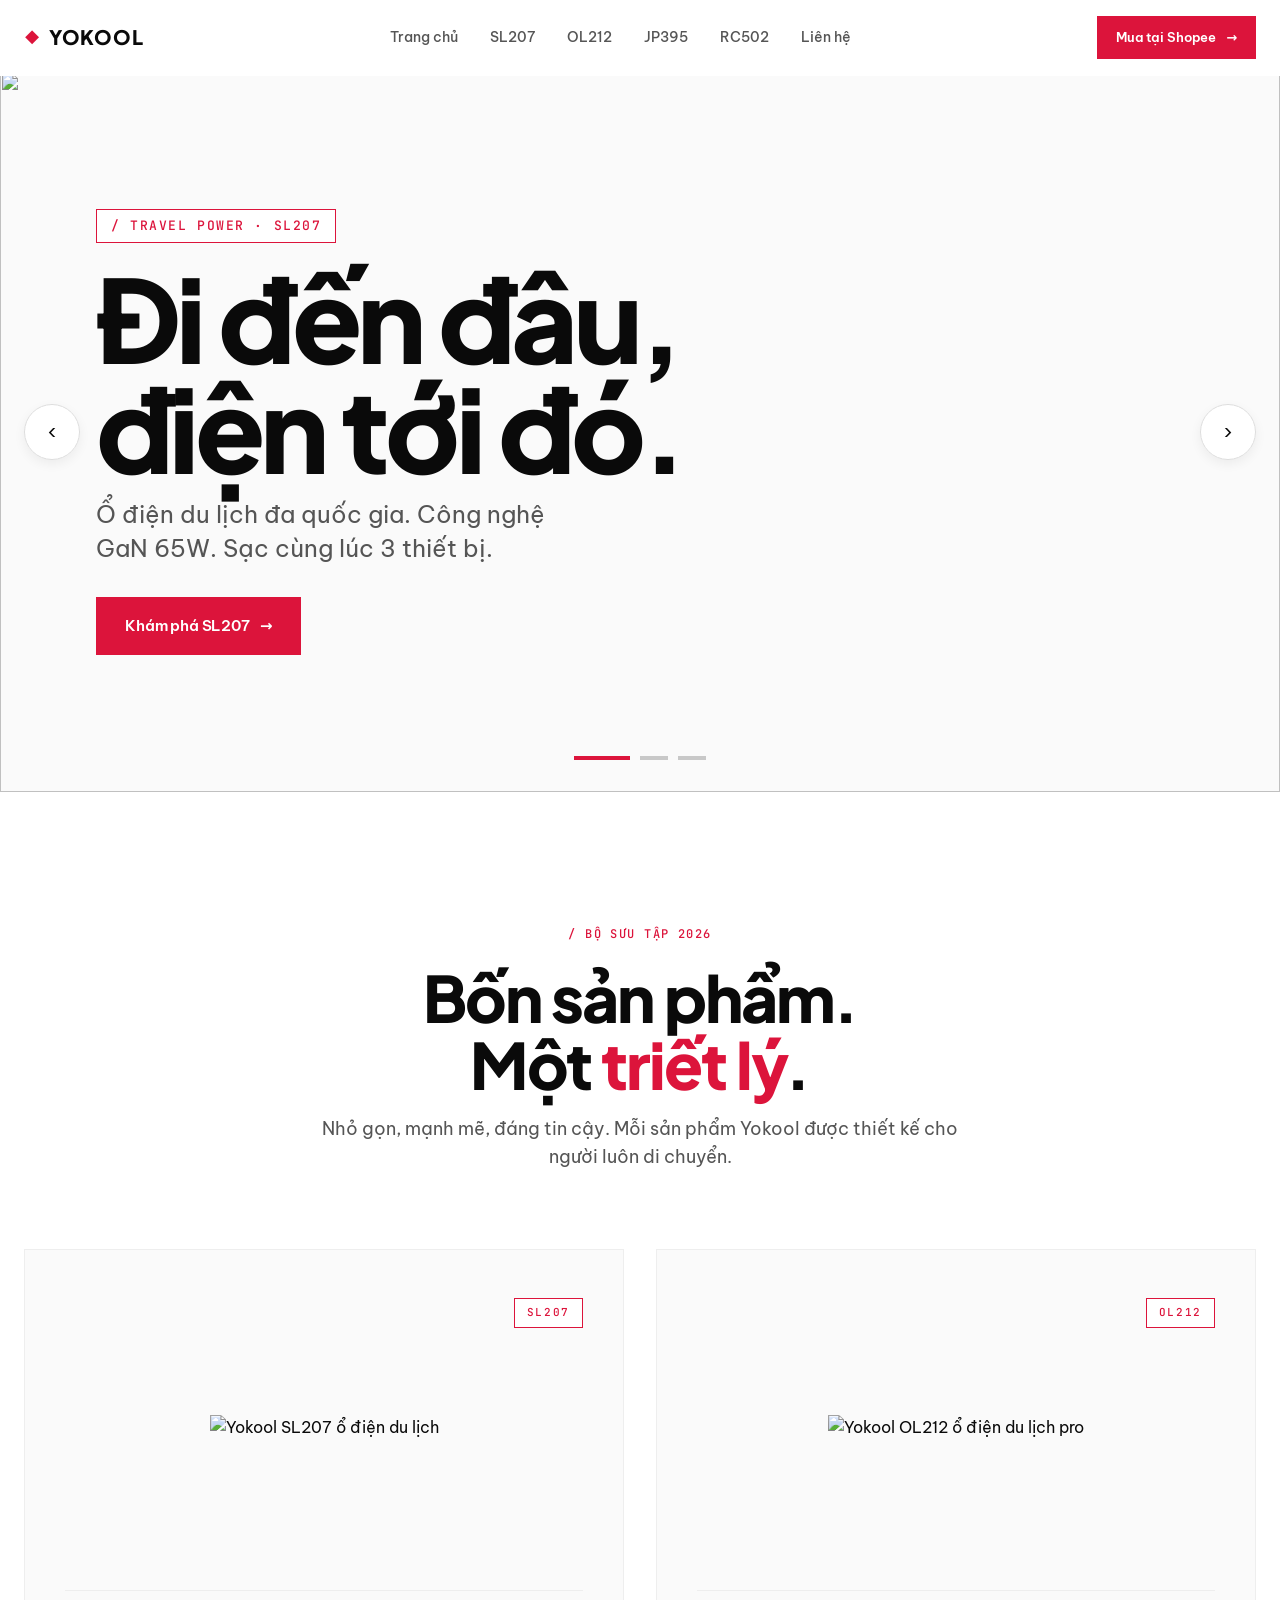
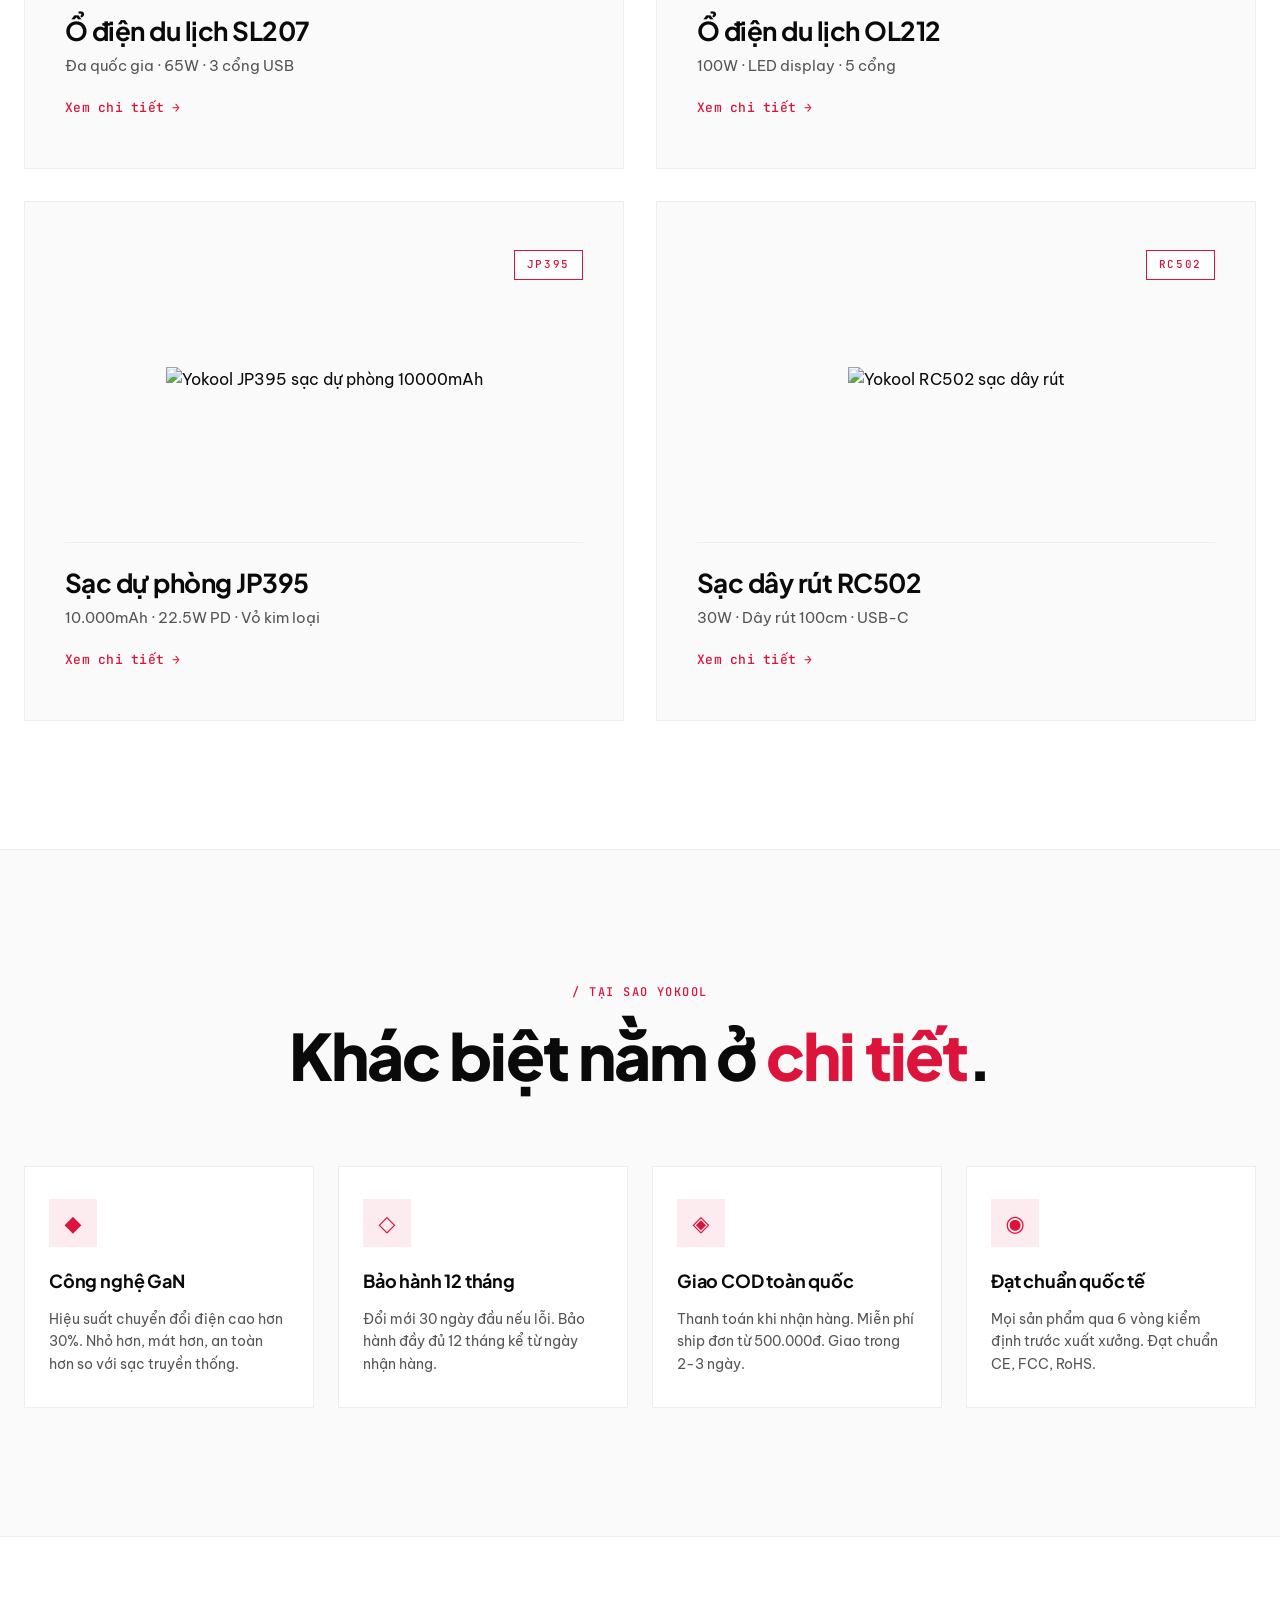
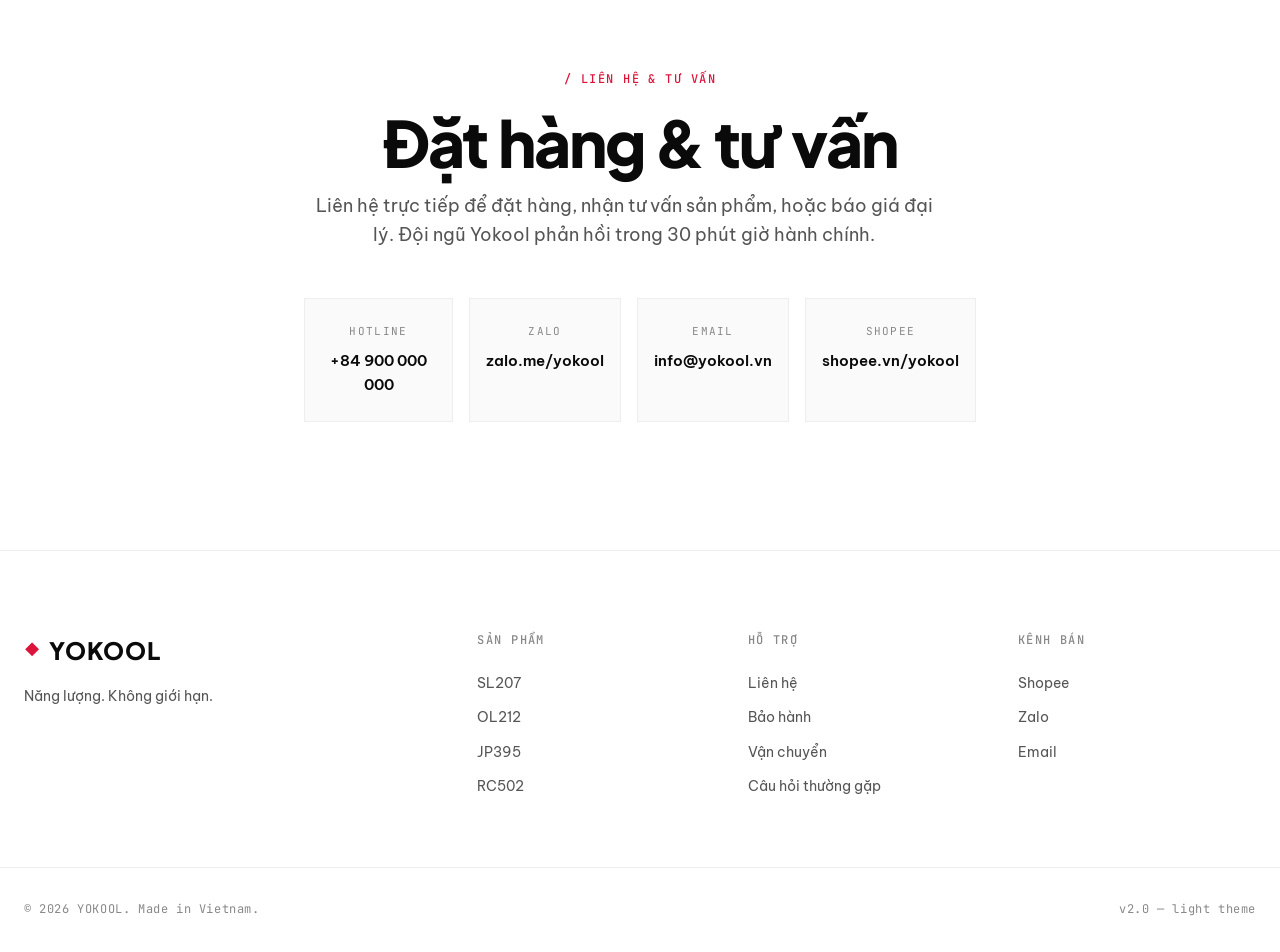
==== commit 019538a4: "Add files via upload" ====
--- a/index.html
+++ b/index.html
@@ -3,13 +3,13 @@
 <head>
   <meta charset="UTF-8">
   <meta name="viewport" content="width=device-width, initial-scale=1.0">
-  <meta name="description" content="Yokool - Sạc nhanh, sạc dự phòng và phụ kiện điện thông minh. Công nghệ GaN, thiết kế hiện đại, độ tin cậy cao.">
-  <meta name="theme-color" content="#050505">
+  <meta name="description" content="Yokool - Sạc nhanh, sạc dự phòng và ổ điện du lịch. Công nghệ GaN, thiết kế hiện đại.">
+  <meta name="theme-color" content="#FFFFFF">
   <title>YOKOOL — Năng lượng. Không giới hạn.</title>
 
   <link rel="preconnect" href="https://fonts.googleapis.com">
   <link rel="preconnect" href="https://fonts.gstatic.com" crossorigin>
-  <link href="https://fonts.googleapis.com/css2?family=Unbounded:wght@400;500;700;900&family=Be+Vietnam+Pro:wght@300;400;500;600;700&family=JetBrains+Mono:wght@400;500&display=swap" rel="stylesheet">
+  <link href="https://fonts.googleapis.com/css2?family=Plus+Jakarta+Sans:wght@500;600;700;800&family=Be+Vietnam+Pro:wght@300;400;500;600;700&family=JetBrains+Mono:wght@400;500&display=swap" rel="stylesheet">
 
   <link rel="stylesheet" href="styles.css">
 </head>
@@ -18,21 +18,22 @@
   <!-- ============ HEADER ============ -->
   <header class="site-header" id="siteHeader">
     <div class="container header-inner">
-      <a href="#" class="logo" aria-label="Yokool trang chủ">
-        <span class="logo-mark">◇</span>
+      <a href="index.html" class="logo" aria-label="Yokool trang chủ">
+        <span class="logo-mark">◆</span>
         <span class="logo-text">YOKOOL</span>
       </a>
 
       <nav class="main-nav" aria-label="Điều hướng chính">
-        <a href="#products">Sản phẩm</a>
-        <a href="#sl207">Ổ điện du lịch</a>
-        <a href="#jp395">Sạc dự phòng</a>
-        <a href="#rc502">Sạc dây rút</a>
+        <a href="index.html">Trang chủ</a>
+        <a href="products/sl207.html">SL207</a>
+        <a href="products/ol212.html">OL212</a>
+        <a href="products/jp395.html">JP395</a>
+        <a href="products/rc502.html">RC502</a>
         <a href="#contact">Liên hệ</a>
       </nav>
 
-      <a href="#contact" class="cta-button cta-button--small">
-        Đặt hàng
+      <a href="https://shopee.vn/yokool" target="_blank" rel="noopener" class="cta-button cta-button--small">
+        Mua tại Shopee
         <span class="cta-arrow">→</span>
       </a>
 
@@ -44,55 +45,61 @@
     </div>
   </header>
 
-  <!-- ============ HERO ============ -->
-  <section class="hero">
-    <div class="hero-grid" aria-hidden="true"></div>
-    <div class="hero-glow" aria-hidden="true"></div>
-
-    <div class="container hero-inner">
-      <div class="hero-badges">
-        <span class="badge">Made for Vietnam</span>
-        <span class="badge badge--accent">2026 lineup</span>
-      </div>
-
-      <h1 class="hero-title">
-        <span class="hero-line">Năng lượng.</span>
-        <span class="hero-line">Theo bạn.</span>
-        <span class="hero-line hero-line--accent">Mọi nơi.</span>
-      </h1>
-
-      <p class="hero-subtitle">
-        Sạc, ổ điện du lịch và phụ kiện điện thông minh.
-        Công nghệ GaN. Thiết kế tinh tế. Độ tin cậy cao.
-      </p>
-
-      <div class="hero-actions">
-        <a href="#products" class="cta-button">
-          Khám phá sản phẩm
-          <span class="cta-arrow">→</span>
-        </a>
-        <a href="#contact" class="cta-button cta-button--ghost">
-          Liên hệ đặt hàng
-        </a>
-      </div>
-
-      <div class="hero-ticker" aria-hidden="true">
-        <span>SL207</span>
-        <span>•</span>
-        <span>OL212</span>
-        <span>•</span>
-        <span>JP395</span>
-        <span>•</span>
-        <span>RC502</span>
-        <span>•</span>
-        <span>SL207</span>
-        <span>•</span>
-        <span>OL212</span>
-        <span>•</span>
-        <span>JP395</span>
-        <span>•</span>
-        <span>RC502</span>
-      </div>
+  <!-- ============ HERO CAROUSEL ============ -->
+  <section class="hero-carousel" id="heroCarousel">
+    <div class="carousel-track" id="carouselTrack">
+
+      <!-- Slide 1: SL207 -->
+      <div class="carousel-slide is-active" data-slide="0">
+        <img src="images/banner-1.svg" alt="" class="slide-bg" aria-hidden="true">
+        <div class="slide-content">
+          <span class="slide-eyebrow">/ Travel power · SL207</span>
+          <h2 class="slide-title">Đi đến đâu,<br>điện tới đó.</h2>
+          <p class="slide-tagline">Ổ điện du lịch đa quốc gia. Công nghệ GaN 65W. Sạc cùng lúc 3 thiết bị.</p>
+          <a href="products/sl207.html" class="cta-button slide-cta">
+            Khám phá SL207
+            <span class="cta-arrow">→</span>
+          </a>
+        </div>
+      </div>
+
+      <!-- Slide 2: OL212 -->
+      <div class="carousel-slide" data-slide="1">
+        <img src="images/banner-2.svg" alt="" class="slide-bg" aria-hidden="true">
+        <div class="slide-content">
+          <span class="slide-eyebrow">/ Travel power pro · OL212</span>
+          <h2 class="slide-title">Mạnh mẽ.<br>Đa năng.</h2>
+          <p class="slide-tagline">100W GaN III với màn hình LED. Sạc đầy MacBook trong 1 giờ.</p>
+          <a href="products/ol212.html" class="cta-button slide-cta">
+            Khám phá OL212
+            <span class="cta-arrow">→</span>
+          </a>
+        </div>
+      </div>
+
+      <!-- Slide 3: JP395 -->
+      <div class="carousel-slide" data-slide="2">
+        <img src="images/banner-3.svg" alt="" class="slide-bg" aria-hidden="true">
+        <div class="slide-content">
+          <span class="slide-eyebrow">/ Power bank · JP395</span>
+          <h2 class="slide-title">Năng lượng<br>theo bạn.</h2>
+          <p class="slide-tagline">Sạc dự phòng 10.000mAh. Sạc nhanh PD 22.5W. Nhỏ gọn vừa lòng bàn tay.</p>
+          <a href="products/jp395.html" class="cta-button slide-cta">
+            Khám phá JP395
+            <span class="cta-arrow">→</span>
+          </a>
+        </div>
+      </div>
+
+    </div>
+
+    <button class="carousel-arrow carousel-prev" id="carouselPrev" aria-label="Slide trước">‹</button>
+    <button class="carousel-arrow carousel-next" id="carouselNext" aria-label="Slide sau">›</button>
+
+    <div class="carousel-dots" id="carouselDots">
+      <button class="dot is-active" data-dot="0" aria-label="Slide 1"></button>
+      <button class="dot" data-dot="1" aria-label="Slide 2"></button>
+      <button class="dot" data-dot="2" aria-label="Slide 3"></button>
     </div>
   </section>
 
@@ -100,328 +107,139 @@
   <section class="products-section" id="products">
     <div class="container">
       <div class="section-header">
-        <span class="section-label">/ 01 — Sản phẩm</span>
-        <h2 class="section-title">Bộ sưu tập 2026</h2>
+        <span class="section-label">/ Bộ sưu tập 2026</span>
+        <h2 class="section-title">Bốn sản phẩm.<br>Một <em>triết lý</em>.</h2>
         <p class="section-description">
-          Bốn sản phẩm. Một triết lý: nhỏ gọn, mạnh mẽ, đáng tin cậy.
+          Nhỏ gọn, mạnh mẽ, đáng tin cậy. Mỗi sản phẩm Yokool được thiết kế cho người luôn di chuyển.
         </p>
       </div>
 
       <div class="products-grid">
 
-        <a href="#sl207" class="product-card" data-color="amber">
-          <div class="product-card-visual">
-            <div class="product-shape product-shape--outlet"></div>
-            <span class="product-code">SL207</span>
+        <a href="products/sl207.html" class="product-card">
+          <div class="product-card-image">
+            <img src="images/product-sl207.svg" alt="Yokool SL207 ổ điện du lịch">
+            <span class="product-code-badge">SL207</span>
           </div>
           <div class="product-card-info">
             <h3 class="product-card-title">Ổ điện du lịch SL207</h3>
-            <p class="product-card-tagline">Đi đến đâu, điện tới đó.</p>
-            <span class="product-card-link">Xem chi tiết →</span>
-          </div>
-        </a>
-
-        <a href="#ol212" class="product-card" data-color="cyan">
-          <div class="product-card-visual">
-            <div class="product-shape product-shape--outlet-pro"></div>
-            <span class="product-code">OL212</span>
+            <p class="product-card-tagline">Đa quốc gia · 65W · 3 cổng USB</p>
+            <span class="product-card-link">Xem chi tiết →</span>
+          </div>
+        </a>
+
+        <a href="products/ol212.html" class="product-card">
+          <div class="product-card-image">
+            <img src="images/product-ol212.svg" alt="Yokool OL212 ổ điện du lịch pro">
+            <span class="product-code-badge">OL212</span>
           </div>
           <div class="product-card-info">
             <h3 class="product-card-title">Ổ điện du lịch OL212</h3>
-            <p class="product-card-tagline">Mạnh mẽ. Gọn nhẹ. Đa năng.</p>
-            <span class="product-card-link">Xem chi tiết →</span>
-          </div>
-        </a>
-
-        <a href="#jp395" class="product-card" data-color="amber">
-          <div class="product-card-visual">
-            <div class="product-shape product-shape--powerbank"></div>
-            <span class="product-code">JP395</span>
+            <p class="product-card-tagline">100W · LED display · 5 cổng</p>
+            <span class="product-card-link">Xem chi tiết →</span>
+          </div>
+        </a>
+
+        <a href="products/jp395.html" class="product-card">
+          <div class="product-card-image">
+            <img src="images/product-jp395.svg" alt="Yokool JP395 sạc dự phòng 10000mAh">
+            <span class="product-code-badge">JP395</span>
           </div>
           <div class="product-card-info">
             <h3 class="product-card-title">Sạc dự phòng JP395</h3>
-            <p class="product-card-tagline">Năng lượng theo bạn mọi hành trình.</p>
-            <span class="product-card-link">Xem chi tiết →</span>
-          </div>
-        </a>
-
-        <a href="#rc502" class="product-card" data-color="cyan">
-          <div class="product-card-visual">
-            <div class="product-shape product-shape--retract"></div>
-            <span class="product-code">RC502</span>
+            <p class="product-card-tagline">10.000mAh · 22.5W PD · Vỏ kim loại</p>
+            <span class="product-card-link">Xem chi tiết →</span>
+          </div>
+        </a>
+
+        <a href="products/rc502.html" class="product-card">
+          <div class="product-card-image">
+            <img src="images/product-rc502.svg" alt="Yokool RC502 sạc dây rút">
+            <span class="product-code-badge">RC502</span>
           </div>
           <div class="product-card-info">
             <h3 class="product-card-title">Sạc dây rút RC502</h3>
-            <p class="product-card-tagline">Kéo ra. Sạc. Thu gọn.</p>
-            <span class="product-card-link">Xem chi tiết →</span>
-          </div>
-        </a>
-
-      </div>
-    </div>
-  </section>
-
-  <!-- ============ PRODUCT SHOWCASE: SL207 ============ -->
-  <section class="showcase" id="sl207">
-    <div class="container showcase-inner">
-      <div class="showcase-visual">
-        <div class="showcase-product showcase-product--sl207">
-          <span class="showcase-code">SL207</span>
-        </div>
-        <div class="showcase-bg-accent" data-accent="amber" aria-hidden="true"></div>
-      </div>
-
-      <div class="showcase-content">
-        <span class="section-label">/ Travel power</span>
-        <h2 class="showcase-title">Ổ điện du lịch <em>SL207</em></h2>
-        <p class="showcase-tagline">Đi đến đâu, điện tới đó.</p>
-
-        <p class="showcase-description">
-          Thiết kế đa quốc gia với phích cắm gập gọn — phù hợp ổ cắm Mỹ, EU, Anh, Úc.
-          Tích hợp công nghệ GaN cho hiệu suất chuyển đổi cao và toả nhiệt tốt.
-          Mang một cục, đủ dùng cho mọi chuyến đi.
-        </p>
-
-        <ul class="spec-list">
-          <li><span class="spec-label">Công suất</span><span class="spec-value">65W</span></li>
-          <li><span class="spec-label">Cổng</span><span class="spec-value">2× USB-C + 1× USB-A</span></li>
-          <li><span class="spec-label">Phích cắm</span><span class="spec-value">US / EU / UK / AU</span></li>
-          <li><span class="spec-label">Công nghệ</span><span class="spec-value">GaN III</span></li>
-        </ul>
-
-        <div class="showcase-actions">
-          <a href="#contact" class="cta-button">Đặt hàng</a>
-          <a href="#" class="cta-button cta-button--ghost">Xem trên Shopee →</a>
-        </div>
-      </div>
-    </div>
-  </section>
-
-  <!-- ============ PRODUCT SHOWCASE: OL212 ============ -->
-  <section class="showcase showcase--reverse" id="ol212">
-    <div class="container showcase-inner">
-      <div class="showcase-visual">
-        <div class="showcase-product showcase-product--ol212">
-          <span class="showcase-code">OL212</span>
-        </div>
-        <div class="showcase-bg-accent" data-accent="cyan" aria-hidden="true"></div>
-      </div>
-
-      <div class="showcase-content">
-        <span class="section-label">/ Travel power pro</span>
-        <h2 class="showcase-title">Ổ điện du lịch <em>OL212</em></h2>
-        <p class="showcase-tagline">Mạnh mẽ. Gọn nhẹ. Đa năng.</p>
-
-        <p class="showcase-description">
-          Phiên bản nâng cấp với màn hình LED hiển thị công suất theo thời gian thực.
-          Sạc đầy MacBook Air trong 1 giờ, đồng thời cấp điện cho điện thoại, tablet
-          và tai nghe. Một thiết bị, mọi nhu cầu.
-        </p>
-
-        <ul class="spec-list">
-          <li><span class="spec-label">Công suất</span><span class="spec-value">100W</span></li>
-          <li><span class="spec-label">Cổng</span><span class="spec-value">3× USB-C + 2× USB-A</span></li>
-          <li><span class="spec-label">Màn hình</span><span class="spec-value">LED hiển thị W</span></li>
-          <li><span class="spec-label">Công nghệ</span><span class="spec-value">GaN III + PD 3.1</span></li>
-        </ul>
-
-        <div class="showcase-actions">
-          <a href="#contact" class="cta-button">Đặt hàng</a>
-          <a href="#" class="cta-button cta-button--ghost">Xem trên Shopee →</a>
-        </div>
-      </div>
-    </div>
-  </section>
-
-  <!-- ============ PRODUCT SHOWCASE: JP395 ============ -->
-  <section class="showcase" id="jp395">
-    <div class="container showcase-inner">
-      <div class="showcase-visual">
-        <div class="showcase-product showcase-product--jp395">
-          <span class="showcase-code">JP395</span>
-        </div>
-        <div class="showcase-bg-accent" data-accent="amber" aria-hidden="true"></div>
-      </div>
-
-      <div class="showcase-content">
-        <span class="section-label">/ Power bank</span>
-        <h2 class="showcase-title">Sạc dự phòng <em>JP395</em></h2>
-        <p class="showcase-tagline">Năng lượng theo bạn mọi hành trình.</p>
-
-        <p class="showcase-description">
-          Dung lượng 10.000mAh đủ sạc đầy iPhone 2-3 lần. Sạc nhanh PD 22.5W
-          qua cả USB-C lẫn USB-A. Thiết kế nhỏ gọn vừa lòng bàn tay, vỏ kim loại
-          bền bỉ. Mang theo mọi nơi, không lo hết pin.
-        </p>
-
-        <ul class="spec-list">
-          <li><span class="spec-label">Dung lượng</span><span class="spec-value">10.000 mAh</span></li>
-          <li><span class="spec-label">Sạc ra</span><span class="spec-value">22.5W PD</span></li>
-          <li><span class="spec-label">Cổng</span><span class="spec-value">1× USB-C + 1× USB-A</span></li>
-          <li><span class="spec-label">Trọng lượng</span><span class="spec-value">198g</span></li>
-        </ul>
-
-        <div class="showcase-actions">
-          <a href="#contact" class="cta-button">Đặt hàng</a>
-          <a href="#" class="cta-button cta-button--ghost">Xem trên Shopee →</a>
-        </div>
-      </div>
-    </div>
-  </section>
-
-  <!-- ============ PRODUCT SHOWCASE: RC502 ============ -->
-  <section class="showcase showcase--reverse" id="rc502">
-    <div class="container showcase-inner">
-      <div class="showcase-visual">
-        <div class="showcase-product showcase-product--rc502">
-          <span class="showcase-code">RC502</span>
-        </div>
-        <div class="showcase-bg-accent" data-accent="cyan" aria-hidden="true"></div>
-      </div>
-
-      <div class="showcase-content">
-        <span class="section-label">/ Retractable</span>
-        <h2 class="showcase-title">Sạc dây rút <em>RC502</em></h2>
-        <p class="showcase-tagline">Kéo ra. Sạc. Thu gọn.</p>
-
-        <p class="showcase-description">
-          Dây cáp rút tự động dài 100cm, không còn rối dây. Đầu USB-C cho điện thoại,
-          tablet, laptop. Sạc nhanh 30W. Vỏ trong suốt cyberpunk style.
-          Một thiết bị, một câu chuyện về sự tinh tế.
-        </p>
-
-        <ul class="spec-list">
-          <li><span class="spec-label">Công suất</span><span class="spec-value">30W</span></li>
-          <li><span class="spec-label">Chiều dài dây</span><span class="spec-value">100 cm</span></li>
-          <li><span class="spec-label">Đầu cắm</span><span class="spec-value">USB-C</span></li>
-          <li><span class="spec-label">Vỏ</span><span class="spec-value">Trong suốt, nhám</span></li>
-        </ul>
-
-        <div class="showcase-actions">
-          <a href="#contact" class="cta-button">Đặt hàng</a>
-          <a href="#" class="cta-button cta-button--ghost">Xem trên Shopee →</a>
-        </div>
+            <p class="product-card-tagline">30W · Dây rút 100cm · USB-C</p>
+            <span class="product-card-link">Xem chi tiết →</span>
+          </div>
+        </a>
+
       </div>
     </div>
   </section>
 
   <!-- ============ WHY YOKOOL ============ -->
-  <section class="features-section">
+  <section class="why-section">
     <div class="container">
       <div class="section-header">
-        <span class="section-label">/ 02 — Triết lý</span>
-        <h2 class="section-title">Tại sao chọn Yokool</h2>
-      </div>
-
-      <div class="features-grid">
-        <div class="feature-card">
-          <div class="feature-icon">◢</div>
-          <h3 class="feature-title">Công nghệ GaN</h3>
-          <p class="feature-description">
-            Hiệu suất chuyển đổi điện cao hơn 30% so với sạc truyền thống.
-            Nhỏ hơn, mát hơn, an toàn hơn.
-          </p>
-        </div>
-
-        <div class="feature-card">
-          <div class="feature-icon">◣</div>
-          <h3 class="feature-title">Bảo hành 12 tháng</h3>
-          <p class="feature-description">
-            Đổi mới trong 30 ngày đầu nếu có lỗi. Bảo hành đầy đủ trong
-            12 tháng kể từ ngày nhận hàng.
-          </p>
-        </div>
-
-        <div class="feature-card">
-          <div class="feature-icon">◤</div>
-          <h3 class="feature-title">Giao COD toàn quốc</h3>
-          <p class="feature-description">
-            Thanh toán khi nhận hàng. Miễn phí vận chuyển cho đơn từ 500.000đ.
-            Giao trong 2-3 ngày làm việc.
-          </p>
-        </div>
-
-        <div class="feature-card">
-          <div class="feature-icon">◥</div>
-          <h3 class="feature-title">Kiểm định kỹ thuật</h3>
-          <p class="feature-description">
-            Mọi sản phẩm đều qua 6 vòng kiểm tra trước khi xuất xưởng.
-            Đạt chuẩn CE, FCC, RoHS.
-          </p>
-        </div>
-      </div>
-    </div>
-  </section>
-
-  <!-- ============ CONTACT / ORDER ============ -->
+        <span class="section-label">/ Tại sao Yokool</span>
+        <h2 class="section-title">Khác biệt nằm ở <em>chi tiết</em>.</h2>
+      </div>
+
+      <div class="why-grid">
+        <div class="why-card">
+          <div class="why-icon">◆</div>
+          <h3 class="why-title">Công nghệ GaN</h3>
+          <p class="why-description">
+            Hiệu suất chuyển đổi điện cao hơn 30%. Nhỏ hơn, mát hơn, an toàn hơn so với sạc truyền thống.
+          </p>
+        </div>
+
+        <div class="why-card">
+          <div class="why-icon">◇</div>
+          <h3 class="why-title">Bảo hành 12 tháng</h3>
+          <p class="why-description">
+            Đổi mới 30 ngày đầu nếu lỗi. Bảo hành đầy đủ 12 tháng kể từ ngày nhận hàng.
+          </p>
+        </div>
+
+        <div class="why-card">
+          <div class="why-icon">◈</div>
+          <h3 class="why-title">Giao COD toàn quốc</h3>
+          <p class="why-description">
+            Thanh toán khi nhận hàng. Miễn phí ship đơn từ 500.000đ. Giao trong 2-3 ngày.
+          </p>
+        </div>
+
+        <div class="why-card">
+          <div class="why-icon">◉</div>
+          <h3 class="why-title">Đạt chuẩn quốc tế</h3>
+          <p class="why-description">
+            Mọi sản phẩm qua 6 vòng kiểm định trước xuất xưởng. Đạt chuẩn CE, FCC, RoHS.
+          </p>
+        </div>
+      </div>
+    </div>
+  </section>
+
+  <!-- ============ CONTACT ============ -->
   <section class="contact-section" id="contact">
     <div class="container contact-inner">
-      <div class="contact-text">
-        <span class="section-label">/ 03 — Liên hệ</span>
-        <h2 class="section-title">Đặt hàng &amp; tư vấn</h2>
-        <p class="contact-description">
-          Liên hệ trực tiếp để đặt hàng, nhận tư vấn sản phẩm hoặc báo giá đại lý.
-          Đội ngũ Yokool phản hồi trong vòng 30 phút giờ hành chính.
-        </p>
-
-        <div class="contact-details">
-          <a href="tel:+84900000000" class="contact-item">
-            <span class="contact-label">Hotline</span>
-            <span class="contact-value">+84 900 000 000</span>
-          </a>
-          <a href="mailto:info@yokool.vn" class="contact-item">
-            <span class="contact-label">Email</span>
-            <span class="contact-value">info@yokool.vn</span>
-          </a>
-          <a href="https://zalo.me/yokool" class="contact-item" target="_blank" rel="noopener">
-            <span class="contact-label">Zalo</span>
-            <span class="contact-value">zalo.me/yokool →</span>
-          </a>
-          <a href="https://shopee.vn/yokool" class="contact-item" target="_blank" rel="noopener">
-            <span class="contact-label">Shopee</span>
-            <span class="contact-value">shopee.vn/yokool →</span>
-          </a>
-        </div>
-      </div>
-
-      <form class="order-form" id="orderForm" novalidate>
-        <h3 class="form-title">Gửi yêu cầu đặt hàng</h3>
-        <p class="form-subtitle">Điền thông tin, chúng tôi sẽ gọi lại xác nhận đơn.</p>
-
-        <div class="form-row">
-          <label for="customerName">Họ tên</label>
-          <input type="text" id="customerName" name="name" required autocomplete="name">
-        </div>
-
-        <div class="form-row">
-          <label for="customerPhone">Số điện thoại</label>
-          <input type="tel" id="customerPhone" name="phone" required autocomplete="tel" pattern="[0-9+\s]+">
-        </div>
-
-        <div class="form-row">
-          <label for="productSelect">Sản phẩm</label>
-          <select id="productSelect" name="product" required>
-            <option value="">— Chọn sản phẩm —</option>
-            <option value="SL207">Ổ điện du lịch SL207</option>
-            <option value="OL212">Ổ điện du lịch OL212</option>
-            <option value="JP395">Sạc dự phòng JP395</option>
-            <option value="RC502">Sạc dây rút RC502</option>
-            <option value="other">Tư vấn / Đặt số lượng</option>
-          </select>
-        </div>
-
-        <div class="form-row">
-          <label for="customerNote">Ghi chú (tuỳ chọn)</label>
-          <textarea id="customerNote" name="note" rows="3"></textarea>
-        </div>
-
-        <button type="submit" class="cta-button cta-button--full">
-          Gửi yêu cầu
-          <span class="cta-arrow">→</span>
-        </button>
-
-        <p class="form-note" id="formNote" hidden></p>
-      </form>
+      <span class="section-label">/ Liên hệ &amp; tư vấn</span>
+      <h2 class="section-title">Đặt hàng &amp; tư vấn</h2>
+      <p class="section-description">
+        Liên hệ trực tiếp để đặt hàng, nhận tư vấn sản phẩm, hoặc báo giá đại lý.
+        Đội ngũ Yokool phản hồi trong 30 phút giờ hành chính.
+      </p>
+
+      <div class="contact-channels">
+        <a href="tel:+84900000000" class="contact-channel">
+          <div class="contact-channel-label">Hotline</div>
+          <div class="contact-channel-value">+84 900 000 000</div>
+        </a>
+        <a href="https://zalo.me/yokool" target="_blank" rel="noopener" class="contact-channel">
+          <div class="contact-channel-label">Zalo</div>
+          <div class="contact-channel-value">zalo.me/yokool</div>
+        </a>
+        <a href="mailto:info@yokool.vn" class="contact-channel">
+          <div class="contact-channel-label">Email</div>
+          <div class="contact-channel-value">info@yokool.vn</div>
+        </a>
+        <a href="https://shopee.vn/yokool" target="_blank" rel="noopener" class="contact-channel">
+          <div class="contact-channel-label">Shopee</div>
+          <div class="contact-channel-value">shopee.vn/yokool</div>
+        </a>
+      </div>
     </div>
   </section>
 
@@ -429,8 +247,8 @@
   <footer class="site-footer">
     <div class="container footer-inner">
       <div class="footer-brand">
-        <a href="#" class="logo">
-          <span class="logo-mark">◇</span>
+        <a href="index.html" class="logo">
+          <span class="logo-mark">◆</span>
           <span class="logo-text">YOKOOL</span>
         </a>
         <p class="footer-tagline">Năng lượng. Không giới hạn.</p>
@@ -439,10 +257,10 @@
       <div class="footer-cols">
         <div class="footer-col">
           <h4>Sản phẩm</h4>
-          <a href="#sl207">SL207</a>
-          <a href="#ol212">OL212</a>
-          <a href="#jp395">JP395</a>
-          <a href="#rc502">RC502</a>
+          <a href="products/sl207.html">SL207</a>
+          <a href="products/ol212.html">OL212</a>
+          <a href="products/jp395.html">JP395</a>
+          <a href="products/rc502.html">RC502</a>
         </div>
         <div class="footer-col">
           <h4>Hỗ trợ</h4>
@@ -462,7 +280,7 @@
 
     <div class="container footer-bottom">
       <p>© 2026 YOKOOL. Made in Vietnam.</p>
-      <p class="footer-meta">v1.0 — built for Cloudflare Pages</p>
+      <p class="footer-meta">v2.0 — light theme</p>
     </div>
   </footer>
 
--- a/styles.css
+++ b/styles.css
@@ -1,48 +1,52 @@
 /* ============================================
-   YOKOOL — Design system
-   Inspired by retro-futuristic / cyberpunk
-   Dark base, warm amber + cool cyan accents
+   YOKOOL — Light theme design system
+   Brand: #DC143B (crimson red)
+   Inspired by sharge.com layout, adapted for light theme
    ============================================ */
 
 :root {
   /* Background layers */
-  --bg-base: #050505;
-  --bg-surface: #0C0C0C;
-  --bg-elevated: #141414;
-  --bg-glass: rgba(20, 20, 20, 0.65);
+  --bg-base: #FFFFFF;
+  --bg-surface: #FAFAFA;
+  --bg-elevated: #F4F4F4;
+  --bg-glass: rgba(255, 255, 255, 0.85);
 
   /* Borders */
-  --border-subtle: #1A1A1A;
-  --border-medium: #262626;
-  --border-strong: #383838;
+  --border-subtle: #EEEEEE;
+  --border-medium: #DDDDDD;
+  --border-strong: #BBBBBB;
 
   /* Text */
-  --text-primary: #FAFAFA;
-  --text-secondary: #9A9A9A;
-  --text-tertiary: #5C5C5C;
-  --text-faint: #333333;
-
-  /* Accents */
-  --accent-amber: #FF6B00;
-  --accent-amber-soft: rgba(255, 107, 0, 0.12);
-  --accent-amber-glow: rgba(255, 107, 0, 0.4);
-  --accent-cyan: #00D4FF;
-  --accent-cyan-soft: rgba(0, 212, 255, 0.12);
-  --accent-cyan-glow: rgba(0, 212, 255, 0.35);
+  --text-primary: #0A0A0A;
+  --text-secondary: #555555;
+  --text-tertiary: #888888;
+  --text-faint: #BBBBBB;
+
+  /* Brand accent */
+  --brand: #DC143B;
+  --brand-hover: #B30E2F;
+  --brand-soft: rgba(220, 20, 59, 0.08);
+  --brand-glow: rgba(220, 20, 59, 0.25);
+  --brand-line: rgba(220, 20, 59, 0.2);
 
   /* Typography */
-  --font-display: 'Unbounded', system-ui, sans-serif;
+  --font-display: 'Plus Jakarta Sans', system-ui, sans-serif;
   --font-body: 'Be Vietnam Pro', system-ui, sans-serif;
   --font-mono: 'JetBrains Mono', 'Courier New', monospace;
 
   /* Layout */
   --container-width: 1280px;
   --container-padding: 24px;
-  --section-padding: clamp(64px, 10vw, 128px);
+  --section-padding: clamp(72px, 10vw, 128px);
 
   /* Motion */
   --ease: cubic-bezier(0.16, 1, 0.3, 1);
   --duration: 0.6s;
+
+  /* Shadows */
+  --shadow-sm: 0 1px 2px rgba(0, 0, 0, 0.04);
+  --shadow-md: 0 4px 12px rgba(0, 0, 0, 0.06);
+  --shadow-lg: 0 12px 32px rgba(0, 0, 0, 0.08);
 }
 
 /* ============ RESET ============ */
@@ -91,21 +95,8 @@
 }
 
 ::selection {
-  background: var(--accent-amber);
-  color: #000;
-}
-
-/* Subtle scrollbar */
-::-webkit-scrollbar {
-  width: 10px;
-  background: var(--bg-base);
-}
-::-webkit-scrollbar-thumb {
-  background: var(--border-medium);
-  border-radius: 0;
-}
-::-webkit-scrollbar-thumb:hover {
-  background: var(--border-strong);
+  background: var(--brand);
+  color: #fff;
 }
 
 /* ============ LAYOUT ============ */
@@ -116,41 +107,47 @@
   width: 100%;
 }
 
-/* ============ SECTION HEADER PATTERN ============ */
+/* ============ TYPOGRAPHY PATTERNS ============ */
 .section-label {
   font-family: var(--font-mono);
   font-size: 12px;
   font-weight: 500;
-  letter-spacing: 0.1em;
-  color: var(--accent-amber);
+  letter-spacing: 0.12em;
+  color: var(--brand);
   text-transform: uppercase;
   display: inline-block;
-  margin-bottom: 24px;
+  margin-bottom: 20px;
 }
 
 .section-title {
   font-family: var(--font-display);
-  font-weight: 700;
-  font-size: clamp(36px, 6vw, 72px);
+  font-weight: 800;
+  font-size: clamp(32px, 5.5vw, 64px);
   line-height: 1.05;
-  letter-spacing: -0.02em;
+  letter-spacing: -0.03em;
   margin-bottom: 16px;
+  color: var(--text-primary);
 }
 
 .section-title em {
   font-style: normal;
-  color: var(--accent-amber);
+  color: var(--brand);
 }
 
 .section-description {
-  font-size: clamp(16px, 2vw, 20px);
+  font-size: clamp(16px, 1.5vw, 18px);
   color: var(--text-secondary);
   max-width: 640px;
-  line-height: 1.5;
+  line-height: 1.6;
 }
 
 .section-header {
-  margin-bottom: clamp(48px, 8vw, 96px);
+  margin-bottom: clamp(48px, 6vw, 80px);
+  text-align: center;
+}
+
+.section-header .section-description {
+  margin: 0 auto;
 }
 
 /* ============ BUTTONS ============ */
@@ -159,36 +156,48 @@
   align-items: center;
   gap: 10px;
   padding: 16px 28px;
-  background: var(--text-primary);
-  color: #000;
+  background: var(--brand);
+  color: #FFFFFF;
   font-weight: 600;
   font-size: 15px;
   letter-spacing: -0.01em;
-  border: 1px solid var(--text-primary);
+  border: 1px solid var(--brand);
   border-radius: 0;
   transition: all 0.3s var(--ease);
   cursor: pointer;
   position: relative;
-  overflow: hidden;
+  white-space: nowrap;
 }
 
 .cta-button:hover {
-  background: var(--accent-amber);
-  border-color: var(--accent-amber);
-  color: #000;
+  background: var(--brand-hover);
+  border-color: var(--brand-hover);
   transform: translateY(-2px);
+  box-shadow: 0 8px 20px var(--brand-glow);
 }
 
 .cta-button--ghost {
   background: transparent;
   color: var(--text-primary);
-  border-color: var(--border-strong);
+  border-color: var(--border-medium);
 }
 
 .cta-button--ghost:hover {
   background: transparent;
-  color: var(--accent-amber);
-  border-color: var(--accent-amber);
+  color: var(--brand);
+  border-color: var(--brand);
+  box-shadow: none;
+}
+
+.cta-button--dark {
+  background: var(--text-primary);
+  color: #FFFFFF;
+  border-color: var(--text-primary);
+}
+
+.cta-button--dark:hover {
+  background: var(--brand);
+  border-color: var(--brand);
 }
 
 .cta-button--small {
@@ -200,6 +209,11 @@
   width: 100%;
   justify-content: center;
   padding: 18px 28px;
+}
+
+.cta-button--large {
+  padding: 20px 36px;
+  font-size: 16px;
 }
 
 .cta-arrow {
@@ -219,8 +233,9 @@
   right: 0;
   z-index: 100;
   padding: 16px 0;
-  transition: background 0.3s var(--ease), backdrop-filter 0.3s var(--ease), border-color 0.3s var(--ease);
+  transition: all 0.3s var(--ease);
   border-bottom: 1px solid transparent;
+  background: var(--bg-base);
 }
 
 .site-header.is-scrolled {
@@ -228,6 +243,7 @@
   backdrop-filter: blur(20px) saturate(180%);
   -webkit-backdrop-filter: blur(20px) saturate(180%);
   border-bottom-color: var(--border-subtle);
+  box-shadow: var(--shadow-sm);
 }
 
 .header-inner {
@@ -242,16 +258,15 @@
   align-items: center;
   gap: 8px;
   font-family: var(--font-display);
-  font-weight: 900;
+  font-weight: 800;
+  font-size: 20px;
+  letter-spacing: 0.04em;
+  color: var(--text-primary);
+}
+
+.logo-mark {
+  color: var(--brand);
   font-size: 18px;
-  letter-spacing: 0.04em;
-  color: var(--text-primary);
-}
-
-.logo-mark {
-  color: var(--accent-amber);
-  font-size: 16px;
-  transform: rotate(0deg);
   transition: transform 0.4s var(--ease);
 }
 
@@ -261,8 +276,9 @@
 
 .main-nav {
   display: flex;
-  gap: 28px;
+  gap: 32px;
   font-size: 14px;
+  font-weight: 500;
   color: var(--text-secondary);
 }
 
@@ -282,8 +298,8 @@
   left: 0;
   bottom: 0;
   width: 0;
-  height: 1px;
-  background: var(--accent-amber);
+  height: 2px;
+  background: var(--brand);
   transition: width 0.3s var(--ease);
 }
 
@@ -319,233 +335,266 @@
   transform: translateY(-6px) rotate(-45deg);
 }
 
-/* ============ HERO ============ */
-.hero {
+/* ============ HERO CAROUSEL ============ */
+.hero-carousel {
   position: relative;
-  min-height: 100vh;
-  display: flex;
-  align-items: center;
-  padding: 120px 0 80px;
+  height: clamp(500px, 80vh, 720px);
+  margin-top: 72px;
   overflow: hidden;
-}
-
-.hero-grid {
+  background: var(--bg-surface);
+}
+
+.carousel-track {
+  position: relative;
+  width: 100%;
+  height: 100%;
+}
+
+.carousel-slide {
+  position: absolute;
+  top: 0;
+  left: 0;
+  width: 100%;
+  height: 100%;
+  opacity: 0;
+  visibility: hidden;
+  transition: opacity 0.8s var(--ease);
+}
+
+.carousel-slide.is-active {
+  opacity: 1;
+  visibility: visible;
+}
+
+.carousel-slide img,
+.carousel-slide .slide-bg {
   position: absolute;
   inset: 0;
-  background-image:
-    linear-gradient(var(--border-subtle) 1px, transparent 1px),
-    linear-gradient(90deg, var(--border-subtle) 1px, transparent 1px);
-  background-size: 80px 80px;
-  background-position: center;
-  mask-image: radial-gradient(ellipse at center, black 30%, transparent 75%);
-  -webkit-mask-image: radial-gradient(ellipse at center, black 30%, transparent 75%);
-  opacity: 0.6;
-}
-
-.hero-glow {
+  width: 100%;
+  height: 100%;
+  object-fit: cover;
+}
+
+.slide-content {
+  position: absolute;
+  inset: 0;
+  display: flex;
+  flex-direction: column;
+  justify-content: center;
+  align-items: flex-start;
+  padding: 0 clamp(24px, 8vw, 96px);
+  max-width: var(--container-width);
+  margin: 0 auto;
+  z-index: 2;
+}
+
+.carousel-slide.is-active .slide-eyebrow,
+.carousel-slide.is-active .slide-title,
+.carousel-slide.is-active .slide-tagline,
+.carousel-slide.is-active .slide-cta {
+  animation: slideUp 0.8s var(--ease) forwards;
+}
+
+.carousel-slide.is-active .slide-eyebrow { animation-delay: 0.2s; }
+.carousel-slide.is-active .slide-title { animation-delay: 0.35s; }
+.carousel-slide.is-active .slide-tagline { animation-delay: 0.5s; }
+.carousel-slide.is-active .slide-cta { animation-delay: 0.65s; }
+
+.slide-eyebrow,
+.slide-title,
+.slide-tagline,
+.slide-cta {
+  opacity: 0;
+  transform: translateY(24px);
+}
+
+.slide-eyebrow {
+  font-family: var(--font-mono);
+  font-size: 13px;
+  font-weight: 500;
+  letter-spacing: 0.12em;
+  text-transform: uppercase;
+  color: var(--brand);
+  margin-bottom: 20px;
+  padding: 6px 14px;
+  border: 1px solid var(--brand);
+  background: rgba(255, 255, 255, 0.9);
+}
+
+.slide-title {
+  font-family: var(--font-display);
+  font-weight: 800;
+  font-size: clamp(48px, 9vw, 120px);
+  line-height: 0.95;
+  letter-spacing: -0.04em;
+  color: var(--text-primary);
+  margin-bottom: 16px;
+  max-width: 700px;
+}
+
+.slide-tagline {
+  font-size: clamp(18px, 2vw, 24px);
+  color: var(--text-secondary);
+  max-width: 480px;
+  line-height: 1.4;
+  margin-bottom: 32px;
+  font-weight: 400;
+}
+
+/* Carousel arrows */
+.carousel-arrow {
   position: absolute;
   top: 50%;
+  transform: translateY(-50%);
+  width: 56px;
+  height: 56px;
+  border-radius: 50%;
+  background: rgba(255, 255, 255, 0.95);
+  border: 1px solid var(--border-medium);
+  color: var(--text-primary);
+  display: flex;
+  align-items: center;
+  justify-content: center;
+  z-index: 3;
+  transition: all 0.3s var(--ease);
+  font-size: 20px;
+  box-shadow: var(--shadow-md);
+}
+
+.carousel-arrow:hover {
+  background: var(--brand);
+  border-color: var(--brand);
+  color: #FFFFFF;
+}
+
+.carousel-prev { left: 24px; }
+.carousel-next { right: 24px; }
+
+/* Carousel dots */
+.carousel-dots {
+  position: absolute;
+  bottom: 32px;
   left: 50%;
-  width: 800px;
-  height: 800px;
-  transform: translate(-50%, -50%);
-  background: radial-gradient(circle at center, var(--accent-amber-glow) 0%, transparent 60%);
-  opacity: 0.25;
-  filter: blur(40px);
-  pointer-events: none;
-}
-
-.hero-inner {
-  position: relative;
-  z-index: 2;
-}
-
-.hero-badges {
-  display: flex;
-  gap: 12px;
-  margin-bottom: 32px;
-  opacity: 0;
-  animation: fadeUp 0.8s var(--ease) 0.1s forwards;
-}
-
-.badge {
-  display: inline-block;
-  padding: 6px 14px;
-  font-family: var(--font-mono);
-  font-size: 11px;
-  font-weight: 500;
-  letter-spacing: 0.08em;
-  text-transform: uppercase;
-  color: var(--text-secondary);
-  border: 1px solid var(--border-medium);
-  background: var(--bg-surface);
-}
-
-.badge--accent {
-  color: var(--accent-amber);
-  border-color: var(--accent-amber);
-  background: var(--accent-amber-soft);
-}
-
-.hero-title {
-  font-family: var(--font-display);
-  font-weight: 800;
-  font-size: clamp(56px, 12vw, 160px);
-  line-height: 0.92;
-  letter-spacing: -0.04em;
-  margin-bottom: 32px;
-  max-width: 1000px;
-}
-
-.hero-line {
-  display: block;
-  opacity: 0;
-  transform: translateY(40px);
-  animation: heroReveal 1s var(--ease) forwards;
-}
-
-.hero-line:nth-child(1) { animation-delay: 0.2s; }
-.hero-line:nth-child(2) { animation-delay: 0.35s; }
-.hero-line:nth-child(3) { animation-delay: 0.5s; }
-
-.hero-line--accent {
-  color: var(--accent-amber);
-  font-style: italic;
-}
-
-.hero-subtitle {
-  font-size: clamp(16px, 1.8vw, 20px);
-  color: var(--text-secondary);
-  max-width: 540px;
-  line-height: 1.5;
-  margin-bottom: 48px;
-  opacity: 0;
-  animation: fadeUp 0.8s var(--ease) 0.7s forwards;
-}
-
-.hero-actions {
-  display: flex;
-  gap: 16px;
-  flex-wrap: wrap;
-  margin-bottom: 80px;
-  opacity: 0;
-  animation: fadeUp 0.8s var(--ease) 0.85s forwards;
-}
-
-.hero-ticker {
-  display: flex;
-  gap: 24px;
-  font-family: var(--font-mono);
-  font-size: 13px;
-  color: var(--text-tertiary);
-  letter-spacing: 0.1em;
-  white-space: nowrap;
-  overflow: hidden;
-  position: relative;
-  mask-image: linear-gradient(90deg, transparent 0%, black 10%, black 90%, transparent 100%);
-  -webkit-mask-image: linear-gradient(90deg, transparent 0%, black 10%, black 90%, transparent 100%);
-}
-
-.hero-ticker span {
-  animation: ticker 20s linear infinite;
-}
-
-/* ============ PRODUCTS SECTION ============ */
+  transform: translateX(-50%);
+  display: flex;
+  gap: 10px;
+  z-index: 3;
+}
+
+.dot {
+  width: 28px;
+  height: 4px;
+  background: rgba(0, 0, 0, 0.2);
+  border-radius: 0;
+  transition: all 0.3s var(--ease);
+  cursor: pointer;
+}
+
+.dot:hover {
+  background: rgba(0, 0, 0, 0.4);
+}
+
+.dot.is-active {
+  background: var(--brand);
+  width: 56px;
+}
+
+/* ============ FEATURED PRODUCTS GRID (HOME) ============ */
 .products-section {
   padding: var(--section-padding) 0;
-  position: relative;
   background: var(--bg-base);
 }
 
 .products-grid {
   display: grid;
   grid-template-columns: repeat(2, 1fr);
-  gap: 24px;
+  gap: 32px;
 }
 
 .product-card {
   position: relative;
   background: var(--bg-surface);
   border: 1px solid var(--border-subtle);
-  padding: 32px;
+  padding: 48px 40px;
   transition: all 0.4s var(--ease);
   overflow: hidden;
   display: flex;
   flex-direction: column;
-  min-height: 480px;
-}
-
-.product-card::before {
+  min-height: 520px;
+  text-decoration: none;
+}
+
+.product-card::after {
   content: "";
   position: absolute;
-  top: 0;
-  left: 0;
-  right: 0;
-  height: 1px;
-  background: linear-gradient(90deg, transparent, var(--accent-amber), transparent);
-  opacity: 0;
-  transition: opacity 0.3s var(--ease);
-}
-
-.product-card[data-color="cyan"]::before {
-  background: linear-gradient(90deg, transparent, var(--accent-cyan), transparent);
+  inset: 0;
+  border: 1px solid transparent;
+  transition: border-color 0.3s var(--ease);
+  pointer-events: none;
 }
 
 .product-card:hover {
-  background: var(--bg-elevated);
-  border-color: var(--border-medium);
-  transform: translateY(-4px);
-}
-
-.product-card:hover::before {
-  opacity: 1;
-}
-
-.product-card-visual {
+  background: var(--bg-base);
+  transform: translateY(-6px);
+  box-shadow: var(--shadow-lg);
+}
+
+.product-card:hover::after {
+  border-color: var(--brand);
+}
+
+.product-card-image {
   position: relative;
   flex: 1;
   display: flex;
   align-items: center;
   justify-content: center;
   margin-bottom: 32px;
-  min-height: 240px;
-  background: radial-gradient(circle at center, var(--bg-elevated) 0%, transparent 80%);
-  border-radius: 0;
-}
-
-.product-code {
+  min-height: 260px;
+  overflow: hidden;
+}
+
+.product-card-image img,
+.product-card-image svg {
+  max-width: 75%;
+  max-height: 240px;
+  height: auto;
+  width: auto;
+  transition: transform 0.5s var(--ease);
+}
+
+.product-card:hover .product-card-image img,
+.product-card:hover .product-card-image svg {
+  transform: scale(1.05);
+}
+
+.product-code-badge {
   position: absolute;
-  bottom: 16px;
-  right: 16px;
+  top: 0;
+  right: 0;
   font-family: var(--font-mono);
   font-size: 11px;
   font-weight: 500;
   letter-spacing: 0.15em;
-  color: var(--text-tertiary);
-  border: 1px solid var(--border-medium);
-  padding: 4px 10px;
-  background: var(--bg-surface);
-}
-
-.product-card[data-color="amber"] .product-code {
-  color: var(--accent-amber);
-  border-color: var(--accent-amber);
-  background: var(--accent-amber-soft);
-}
-
-.product-card[data-color="cyan"] .product-code {
-  color: var(--accent-cyan);
-  border-color: var(--accent-cyan);
-  background: var(--accent-cyan-soft);
+  color: var(--brand);
+  border: 1px solid var(--brand);
+  padding: 5px 12px;
+  background: var(--bg-base);
+}
+
+.product-card-info {
+  border-top: 1px solid var(--border-subtle);
+  padding-top: 24px;
 }
 
 .product-card-title {
   font-family: var(--font-display);
   font-weight: 700;
-  font-size: clamp(20px, 2.5vw, 26px);
+  font-size: clamp(20px, 2.2vw, 26px);
   letter-spacing: -0.02em;
   margin-bottom: 8px;
   line-height: 1.2;
+  color: var(--text-primary);
 }
 
 .product-card-tagline {
@@ -558,87 +607,190 @@
   font-family: var(--font-mono);
   font-size: 13px;
   font-weight: 500;
-  color: var(--accent-amber);
+  color: var(--brand);
   letter-spacing: 0.02em;
-  margin-top: auto;
+  transition: transform 0.3s var(--ease);
   display: inline-block;
-  transition: transform 0.3s var(--ease);
-}
-
-.product-card[data-color="cyan"] .product-card-link {
-  color: var(--accent-cyan);
 }
 
 .product-card:hover .product-card-link {
   transform: translateX(6px);
 }
 
-/* ============ PRODUCT SHAPES (CSS placeholders) ============ */
-.product-shape {
+/* ============ PRODUCT DETAIL PAGE ============ */
+.product-hero {
+  padding: 120px 0 80px;
+  background: var(--bg-surface);
   position: relative;
-  width: 70%;
-  height: 180px;
+  overflow: hidden;
+}
+
+.product-hero-inner {
+  display: grid;
+  grid-template-columns: 1fr 1fr;
+  gap: clamp(48px, 8vw, 100px);
+  align-items: center;
+}
+
+.product-hero-image {
+  position: relative;
+  aspect-ratio: 1 / 1;
   display: flex;
   align-items: center;
   justify-content: center;
 }
 
-.product-shape::before {
+.product-hero-image img,
+.product-hero-image svg {
+  max-width: 90%;
+  max-height: 90%;
+  width: auto;
+  height: auto;
+}
+
+.product-hero-image::before {
   content: "";
   position: absolute;
-  inset: 0;
-  border: 1px solid var(--border-medium);
-  background:
-    linear-gradient(135deg, transparent 0%, var(--border-subtle) 50%, transparent 100%),
-    var(--bg-elevated);
-}
-
-.product-shape--outlet::before {
-  border-radius: 12px;
-  background:
-    radial-gradient(circle at 30% 50%, var(--border-medium) 0%, transparent 40%),
-    radial-gradient(circle at 70% 50%, var(--border-medium) 0%, transparent 40%),
-    var(--bg-elevated);
-}
-
-.product-shape--outlet-pro::before {
-  border-radius: 12px;
-  background:
-    linear-gradient(90deg, transparent 30%, var(--accent-cyan-soft) 50%, transparent 70%),
-    var(--bg-elevated);
-}
-
-.product-shape--powerbank::before {
-  border-radius: 16px;
-  height: 100%;
-  background:
-    linear-gradient(180deg, transparent 0%, var(--accent-amber-soft) 100%),
-    var(--bg-elevated);
-}
-
-.product-shape--retract::before {
+  width: 65%;
+  height: 65%;
   border-radius: 50%;
-  width: 70%;
-  height: 70%;
-  left: 15%;
-  top: 15%;
-  background:
-    radial-gradient(circle at center, var(--accent-cyan-soft) 0%, transparent 60%),
-    var(--bg-elevated);
-}
-
-/* ============ SHOWCASE SECTIONS ============ */
+  background: radial-gradient(circle, var(--brand-soft) 0%, transparent 70%);
+  filter: blur(40px);
+}
+
+.product-hero-content .section-label {
+  margin-bottom: 16px;
+}
+
+.product-hero-title {
+  font-family: var(--font-display);
+  font-weight: 800;
+  font-size: clamp(40px, 6vw, 72px);
+  line-height: 1.05;
+  letter-spacing: -0.03em;
+  margin-bottom: 16px;
+  color: var(--text-primary);
+}
+
+.product-hero-tagline {
+  font-size: clamp(18px, 2vw, 22px);
+  color: var(--text-secondary);
+  margin-bottom: 32px;
+  line-height: 1.4;
+}
+
+.product-hero-price {
+  display: flex;
+  align-items: baseline;
+  gap: 16px;
+  margin-bottom: 40px;
+  padding-bottom: 32px;
+  border-bottom: 1px solid var(--border-subtle);
+}
+
+.price-current {
+  font-family: var(--font-display);
+  font-size: 36px;
+  font-weight: 700;
+  color: var(--brand);
+  letter-spacing: -0.02em;
+}
+
+.price-label {
+  font-family: var(--font-mono);
+  font-size: 12px;
+  text-transform: uppercase;
+  letter-spacing: 0.1em;
+  color: var(--text-tertiary);
+}
+
+.product-hero-actions {
+  display: flex;
+  gap: 12px;
+  flex-wrap: wrap;
+  margin-bottom: 32px;
+}
+
+.product-hero-meta {
+  display: flex;
+  gap: 32px;
+  flex-wrap: wrap;
+  font-size: 14px;
+  color: var(--text-secondary);
+}
+
+.product-hero-meta-item {
+  display: flex;
+  align-items: center;
+  gap: 8px;
+}
+
+.product-hero-meta-icon {
+  color: var(--brand);
+  font-size: 16px;
+}
+
+/* ============ KEY FEATURES (Product page) ============ */
+.key-features {
+  padding: var(--section-padding) 0;
+  background: var(--bg-base);
+  border-top: 1px solid var(--border-subtle);
+}
+
+.features-grid {
+  display: grid;
+  grid-template-columns: repeat(4, 1fr);
+  gap: 32px;
+}
+
+.feature-card {
+  text-align: center;
+  padding: 32px 24px;
+}
+
+.feature-icon-wrap {
+  width: 64px;
+  height: 64px;
+  margin: 0 auto 20px;
+  display: flex;
+  align-items: center;
+  justify-content: center;
+  background: var(--brand-soft);
+  color: var(--brand);
+  font-size: 28px;
+  border: 1px solid var(--brand-line);
+}
+
+.feature-title {
+  font-family: var(--font-display);
+  font-weight: 700;
+  font-size: 18px;
+  margin-bottom: 12px;
+  letter-spacing: -0.01em;
+  color: var(--text-primary);
+}
+
+.feature-description {
+  font-size: 14px;
+  color: var(--text-secondary);
+  line-height: 1.6;
+}
+
+/* ============ FEATURE SHOWCASE (Product page) ============ */
 .showcase {
   padding: var(--section-padding) 0;
-  position: relative;
   border-top: 1px solid var(--border-subtle);
-  overflow: hidden;
+  background: var(--bg-base);
+}
+
+.showcase:nth-of-type(even) {
+  background: var(--bg-surface);
 }
 
 .showcase-inner {
   display: grid;
   grid-template-columns: 1fr 1fr;
-  gap: clamp(48px, 8vw, 120px);
+  gap: clamp(48px, 8vw, 100px);
   align-items: center;
 }
 
@@ -648,100 +800,20 @@
 
 .showcase-visual {
   position: relative;
-  aspect-ratio: 1 / 1;
+  aspect-ratio: 4 / 3;
+  background: var(--bg-elevated);
   display: flex;
   align-items: center;
   justify-content: center;
-}
-
-.showcase-product {
-  position: relative;
-  z-index: 2;
-  width: 80%;
-  aspect-ratio: 1 / 1;
-  display: flex;
-  align-items: center;
-  justify-content: center;
-  background: var(--bg-elevated);
-  border: 1px solid var(--border-medium);
   overflow: hidden;
 }
 
-.showcase-product::before {
-  content: "";
-  position: absolute;
-  inset: 0;
-  background-image:
-    linear-gradient(var(--border-subtle) 1px, transparent 1px),
-    linear-gradient(90deg, var(--border-subtle) 1px, transparent 1px);
-  background-size: 40px 40px;
-  opacity: 0.5;
-}
-
-.showcase-product--sl207::after {
-  content: "";
-  position: absolute;
-  width: 60%;
-  height: 50%;
-  background: radial-gradient(ellipse at center, var(--accent-amber-soft) 0%, transparent 70%);
-  filter: blur(20px);
-}
-
-.showcase-product--ol212::after {
-  content: "";
-  position: absolute;
-  width: 70%;
-  height: 60%;
-  background: radial-gradient(ellipse at center, var(--accent-cyan-soft) 0%, transparent 70%);
-  filter: blur(20px);
-}
-
-.showcase-product--jp395::after {
-  content: "";
-  position: absolute;
-  width: 55%;
-  height: 75%;
-  border-radius: 24px;
-  background: linear-gradient(180deg, var(--accent-amber-soft) 0%, transparent 100%);
-  filter: blur(16px);
-}
-
-.showcase-product--rc502::after {
-  content: "";
-  position: absolute;
-  width: 60%;
-  height: 60%;
-  border-radius: 50%;
-  background: radial-gradient(circle at center, var(--accent-cyan-soft) 0%, transparent 70%);
-  filter: blur(20px);
-}
-
-.showcase-code {
-  position: relative;
-  z-index: 2;
-  font-family: var(--font-mono);
-  font-size: clamp(48px, 8vw, 96px);
-  font-weight: 500;
-  letter-spacing: -0.02em;
-  color: var(--text-primary);
-  opacity: 0.15;
-}
-
-.showcase-bg-accent {
-  position: absolute;
-  width: 60%;
-  height: 60%;
-  border-radius: 50%;
-  filter: blur(80px);
-  opacity: 0.3;
-  z-index: 0;
-}
-
-.showcase-bg-accent[data-accent="amber"] {
-  background: var(--accent-amber);
-}
-.showcase-bg-accent[data-accent="cyan"] {
-  background: var(--accent-cyan);
+.showcase-visual img,
+.showcase-visual svg {
+  max-width: 85%;
+  max-height: 85%;
+  width: auto;
+  height: auto;
 }
 
 .showcase-content .section-label {
@@ -751,275 +823,303 @@
 .showcase-title {
   font-family: var(--font-display);
   font-weight: 700;
+  font-size: clamp(28px, 4vw, 44px);
+  line-height: 1.1;
+  letter-spacing: -0.02em;
+  margin-bottom: 20px;
+  color: var(--text-primary);
+}
+
+.showcase-description {
+  font-size: 16px;
+  color: var(--text-secondary);
+  line-height: 1.7;
+  margin-bottom: 24px;
+}
+
+.showcase-bullets {
+  list-style: none;
+  display: flex;
+  flex-direction: column;
+  gap: 12px;
+}
+
+.showcase-bullets li {
+  display: flex;
+  align-items: flex-start;
+  gap: 12px;
+  font-size: 15px;
+  color: var(--text-secondary);
+  line-height: 1.5;
+}
+
+.showcase-bullets li::before {
+  content: "→";
+  color: var(--brand);
+  font-weight: 700;
+  flex-shrink: 0;
+}
+
+/* ============ SPECS TABLE (Product page) ============ */
+.specs-section {
+  padding: var(--section-padding) 0;
+  background: var(--bg-base);
+  border-top: 1px solid var(--border-subtle);
+}
+
+.specs-table {
+  max-width: 800px;
+  margin: 0 auto;
+  border-top: 1px solid var(--text-primary);
+}
+
+.specs-row {
+  display: grid;
+  grid-template-columns: 1fr 2fr;
+  padding: 20px 0;
+  border-bottom: 1px solid var(--border-subtle);
+  gap: 24px;
+}
+
+.specs-label {
+  font-family: var(--font-mono);
+  font-size: 13px;
+  letter-spacing: 0.05em;
+  text-transform: uppercase;
+  color: var(--text-tertiary);
+}
+
+.specs-value {
+  font-size: 15px;
+  color: var(--text-primary);
+  font-weight: 500;
+}
+
+/* ============ FINAL CTA (Product page) ============ */
+.final-cta {
+  padding: var(--section-padding) 0;
+  background: var(--text-primary);
+  color: #FFFFFF;
+  text-align: center;
+  position: relative;
+  overflow: hidden;
+}
+
+.final-cta::before {
+  content: "";
+  position: absolute;
+  width: 600px;
+  height: 600px;
+  border-radius: 50%;
+  background: radial-gradient(circle, var(--brand-glow) 0%, transparent 70%);
+  top: 50%;
+  left: 50%;
+  transform: translate(-50%, -50%);
+  filter: blur(60px);
+  opacity: 0.5;
+}
+
+.final-cta-inner {
+  position: relative;
+  z-index: 2;
+}
+
+.final-cta-title {
+  font-family: var(--font-display);
+  font-weight: 800;
   font-size: clamp(36px, 5vw, 60px);
   line-height: 1.05;
   letter-spacing: -0.03em;
   margin-bottom: 16px;
-}
-
-.showcase-title em {
-  font-style: italic;
-  color: var(--accent-amber);
-  font-weight: 400;
-}
-
-.showcase-tagline {
-  font-size: clamp(18px, 2vw, 22px);
-  color: var(--text-primary);
-  font-weight: 500;
-  margin-bottom: 24px;
+  color: #FFFFFF;
+}
+
+.final-cta-description {
+  font-size: 18px;
+  color: rgba(255, 255, 255, 0.7);
+  margin-bottom: 40px;
+  max-width: 520px;
+  margin-left: auto;
+  margin-right: auto;
+}
+
+.final-cta-actions {
+  display: flex;
+  gap: 16px;
+  justify-content: center;
+  flex-wrap: wrap;
+}
+
+.final-cta .cta-button--ghost {
+  color: #FFFFFF;
+  border-color: rgba(255, 255, 255, 0.3);
+}
+
+.final-cta .cta-button--ghost:hover {
+  background: #FFFFFF;
+  color: var(--text-primary);
+  border-color: #FFFFFF;
+}
+
+/* ============ RELATED PRODUCTS ============ */
+.related-section {
+  padding: var(--section-padding) 0;
+  background: var(--bg-surface);
+}
+
+.related-grid {
+  display: grid;
+  grid-template-columns: repeat(3, 1fr);
+  gap: 24px;
+}
+
+.related-card {
+  background: var(--bg-base);
+  border: 1px solid var(--border-subtle);
+  padding: 32px 24px;
+  transition: all 0.3s var(--ease);
+  text-decoration: none;
+}
+
+.related-card:hover {
+  transform: translateY(-4px);
+  border-color: var(--brand);
+  box-shadow: var(--shadow-md);
+}
+
+.related-card-image {
+  aspect-ratio: 1 / 1;
+  display: flex;
+  align-items: center;
+  justify-content: center;
+  margin-bottom: 20px;
+}
+
+.related-card-image img,
+.related-card-image svg {
+  max-width: 80%;
+  max-height: 80%;
+}
+
+.related-card-name {
+  font-family: var(--font-display);
+  font-weight: 700;
+  font-size: 17px;
   letter-spacing: -0.01em;
-}
-
-.showcase-description {
-  font-size: 16px;
-  color: var(--text-secondary);
-  line-height: 1.7;
-  margin-bottom: 40px;
-  max-width: 500px;
-}
-
-.spec-list {
-  list-style: none;
-  border-top: 1px solid var(--border-medium);
-  margin-bottom: 40px;
-}
-
-.spec-list li {
-  display: flex;
-  justify-content: space-between;
-  padding: 14px 0;
-  border-bottom: 1px solid var(--border-subtle);
-  font-size: 14px;
-}
-
-.spec-label {
-  color: var(--text-tertiary);
+  margin-bottom: 4px;
+  color: var(--text-primary);
+}
+
+.related-card-code {
   font-family: var(--font-mono);
   font-size: 12px;
-  letter-spacing: 0.05em;
-  text-transform: uppercase;
-}
-
-.spec-value {
-  color: var(--text-primary);
-  font-weight: 500;
-}
-
-.showcase-actions {
-  display: flex;
-  gap: 12px;
-  flex-wrap: wrap;
-}
-
-/* ============ FEATURES SECTION ============ */
-.features-section {
+  color: var(--text-tertiary);
+  letter-spacing: 0.1em;
+}
+
+/* ============ WHY YOKOOL ============ */
+.why-section {
   padding: var(--section-padding) 0;
+  background: var(--bg-surface);
   border-top: 1px solid var(--border-subtle);
-  background: var(--bg-surface);
-}
-
-.features-grid {
+}
+
+.why-grid {
   display: grid;
   grid-template-columns: repeat(4, 1fr);
   gap: 24px;
 }
 
-.feature-card {
+.why-card {
   padding: 32px 24px;
   background: var(--bg-base);
   border: 1px solid var(--border-subtle);
   transition: all 0.3s var(--ease);
 }
 
-.feature-card:hover {
-  border-color: var(--border-medium);
-  background: var(--bg-elevated);
+.why-card:hover {
+  border-color: var(--brand);
   transform: translateY(-4px);
-}
-
-.feature-icon {
+  box-shadow: var(--shadow-md);
+}
+
+.why-icon {
   width: 48px;
   height: 48px;
   display: flex;
   align-items: center;
   justify-content: center;
-  font-size: 24px;
-  color: var(--accent-amber);
-  border: 1px solid var(--border-medium);
-  margin-bottom: 24px;
-}
-
-.feature-title {
+  font-size: 22px;
+  color: var(--brand);
+  background: var(--brand-soft);
+  margin-bottom: 20px;
+}
+
+.why-title {
   font-family: var(--font-display);
   font-weight: 700;
-  font-size: 20px;
+  font-size: 18px;
   margin-bottom: 12px;
   letter-spacing: -0.01em;
 }
 
-.feature-description {
+.why-description {
   font-size: 14px;
   color: var(--text-secondary);
   line-height: 1.6;
 }
 
-/* ============ CONTACT SECTION ============ */
+/* ============ CONTACT ============ */
 .contact-section {
   padding: var(--section-padding) 0;
   border-top: 1px solid var(--border-subtle);
-  position: relative;
-  overflow: hidden;
-}
-
-.contact-section::before {
-  content: "";
-  position: absolute;
-  top: -100px;
-  right: -100px;
-  width: 500px;
-  height: 500px;
-  background: radial-gradient(circle, var(--accent-amber-glow) 0%, transparent 70%);
-  filter: blur(60px);
-  opacity: 0.3;
-  pointer-events: none;
+  background: var(--bg-base);
 }
 
 .contact-inner {
+  max-width: 720px;
+  margin: 0 auto;
+  text-align: center;
+}
+
+.contact-channels {
   display: grid;
-  grid-template-columns: 1fr 1fr;
-  gap: clamp(48px, 8vw, 120px);
-  position: relative;
-  z-index: 2;
-}
-
-.contact-description {
-  font-size: 16px;
-  color: var(--text-secondary);
-  line-height: 1.7;
-  margin-bottom: 40px;
-  max-width: 480px;
-}
-
-.contact-details {
-  display: flex;
-  flex-direction: column;
-  gap: 1px;
-  background: var(--border-subtle);
-}
-
-.contact-item {
-  display: flex;
-  justify-content: space-between;
-  align-items: center;
-  padding: 20px 24px;
+  grid-template-columns: repeat(4, 1fr);
+  gap: 16px;
+  margin-top: 48px;
+}
+
+.contact-channel {
+  padding: 24px 16px;
   background: var(--bg-surface);
-  transition: all 0.2s var(--ease);
-}
-
-.contact-item:hover {
-  background: var(--bg-elevated);
-  color: var(--accent-amber);
-}
-
-.contact-label {
-  font-family: var(--font-mono);
-  font-size: 12px;
-  letter-spacing: 0.1em;
-  text-transform: uppercase;
-  color: var(--text-tertiary);
-}
-
-.contact-value {
-  font-weight: 500;
-  font-size: 16px;
-}
-
-/* ============ ORDER FORM ============ */
-.order-form {
-  background: var(--bg-surface);
-  border: 1px solid var(--border-medium);
-  padding: 40px;
-}
-
-.form-title {
-  font-family: var(--font-display);
-  font-weight: 700;
-  font-size: 24px;
-  margin-bottom: 8px;
-  letter-spacing: -0.01em;
-}
-
-.form-subtitle {
-  font-size: 14px;
-  color: var(--text-secondary);
-  margin-bottom: 32px;
-}
-
-.form-row {
-  margin-bottom: 20px;
-}
-
-.form-row label {
-  display: block;
+  border: 1px solid var(--border-subtle);
+  text-align: center;
+  transition: all 0.3s var(--ease);
+}
+
+.contact-channel:hover {
+  border-color: var(--brand);
+  transform: translateY(-4px);
+  box-shadow: var(--shadow-md);
+}
+
+.contact-channel-label {
   font-family: var(--font-mono);
   font-size: 11px;
-  font-weight: 500;
-  letter-spacing: 0.1em;
+  letter-spacing: 0.12em;
   text-transform: uppercase;
   color: var(--text-tertiary);
   margin-bottom: 8px;
 }
 
-.form-row input,
-.form-row select,
-.form-row textarea {
-  width: 100%;
-  padding: 14px 16px;
-  background: var(--bg-base);
-  border: 1px solid var(--border-medium);
-  color: var(--text-primary);
+.contact-channel-value {
+  font-weight: 600;
   font-size: 15px;
-  border-radius: 0;
-  transition: border-color 0.2s var(--ease);
-  font-family: inherit;
-}
-
-.form-row select {
-  cursor: pointer;
-  appearance: none;
-  background-image: url("data:image/svg+xml;utf8,<svg xmlns='http://www.w3.org/2000/svg' width='10' height='6' viewBox='0 0 10 6' fill='none'><path d='M1 1L5 5L9 1' stroke='%239A9A9A' stroke-width='1.5'/></svg>");
-  background-repeat: no-repeat;
-  background-position: right 16px center;
-  padding-right: 40px;
-}
-
-.form-row textarea {
-  resize: vertical;
-  min-height: 80px;
-  line-height: 1.5;
-}
-
-.form-row input:focus,
-.form-row select:focus,
-.form-row textarea:focus {
-  outline: none;
-  border-color: var(--accent-amber);
-}
-
-.form-note {
-  margin-top: 16px;
-  padding: 12px 16px;
-  font-size: 14px;
-  font-family: var(--font-mono);
-  border-left: 2px solid var(--accent-amber);
-  background: var(--accent-amber-soft);
-  color: var(--text-primary);
-}
-
-.form-note.is-error {
-  border-color: #FF3B30;
-  background: rgba(255, 59, 48, 0.1);
+  color: var(--text-primary);
+}
+
+.contact-channel:hover .contact-channel-value {
+  color: var(--brand);
 }
 
 /* ============ FOOTER ============ */
@@ -1057,7 +1157,7 @@
   font-family: var(--font-mono);
   font-size: 12px;
   font-weight: 500;
-  letter-spacing: 0.1em;
+  letter-spacing: 0.12em;
   text-transform: uppercase;
   color: var(--text-tertiary);
   margin-bottom: 16px;
@@ -1072,7 +1172,7 @@
 }
 
 .footer-col a:hover {
-  color: var(--accent-amber);
+  color: var(--brand);
 }
 
 .footer-bottom {
@@ -1087,7 +1187,7 @@
 }
 
 /* ============ ANIMATIONS ============ */
-@keyframes heroReveal {
+@keyframes slideUp {
   to {
     opacity: 1;
     transform: translateY(0);
@@ -1101,11 +1201,6 @@
   }
 }
 
-@keyframes ticker {
-  from { transform: translateX(0); }
-  to { transform: translateX(-50%); }
-}
-
 .reveal {
   opacity: 0;
   transform: translateY(30px);
@@ -1119,9 +1214,16 @@
 
 /* ============ RESPONSIVE ============ */
 @media (max-width: 1024px) {
-  .features-grid {
+  .features-grid,
+  .why-grid {
     grid-template-columns: repeat(2, 1fr);
   }
+
+  .related-grid {
+    grid-template-columns: repeat(3, 1fr);
+    gap: 16px;
+  }
+
   .main-nav {
     gap: 20px;
     font-size: 13px;
@@ -1166,29 +1268,31 @@
     display: none;
   }
 
-  .hero {
-    padding: 100px 0 60px;
-    min-height: auto;
-  }
-
-  .hero-actions {
-    flex-direction: column;
-    align-items: stretch;
-    margin-bottom: 48px;
-  }
-
-  .cta-button {
-    justify-content: center;
-  }
+  .hero-carousel {
+    height: 60vh;
+    min-height: 480px;
+  }
+
+  .carousel-arrow {
+    width: 44px;
+    height: 44px;
+    font-size: 16px;
+  }
+
+  .carousel-prev { left: 12px; }
+  .carousel-next { right: 12px; }
 
   .products-grid {
     grid-template-columns: 1fr;
+    gap: 16px;
   }
 
   .product-card {
-    min-height: 400px;
-  }
-
+    min-height: 420px;
+    padding: 32px 24px;
+  }
+
+  .product-hero-inner,
   .showcase-inner,
   .contact-inner,
   .footer-inner {
@@ -1199,8 +1303,11 @@
     order: 0;
   }
 
-  .features-grid {
-    grid-template-columns: 1fr;
+  .features-grid,
+  .why-grid,
+  .related-grid,
+  .contact-channels {
+    grid-template-columns: repeat(2, 1fr);
   }
 
   .footer-cols {
@@ -1213,24 +1320,39 @@
     text-align: center;
   }
 
-  .order-form {
-    padding: 28px 20px;
+  .specs-row {
+    grid-template-columns: 1fr;
+    gap: 4px;
   }
 }
 
 @media (max-width: 480px) {
-  .hero-badges {
-    flex-direction: column;
-    align-items: flex-start;
-    gap: 8px;
+  .features-grid,
+  .why-grid,
+  .related-grid {
+    grid-template-columns: 1fr;
+  }
+
+  .contact-channels {
+    grid-template-columns: 1fr;
   }
 
   .footer-cols {
     grid-template-columns: 1fr;
   }
-}
-
-/* Reduce motion for accessibility */
+
+  .product-hero-actions,
+  .final-cta-actions {
+    flex-direction: column;
+    align-items: stretch;
+  }
+
+  .product-hero-actions .cta-button,
+  .final-cta-actions .cta-button {
+    justify-content: center;
+  }
+}
+
 @media (prefers-reduced-motion: reduce) {
   *,
   *::before,
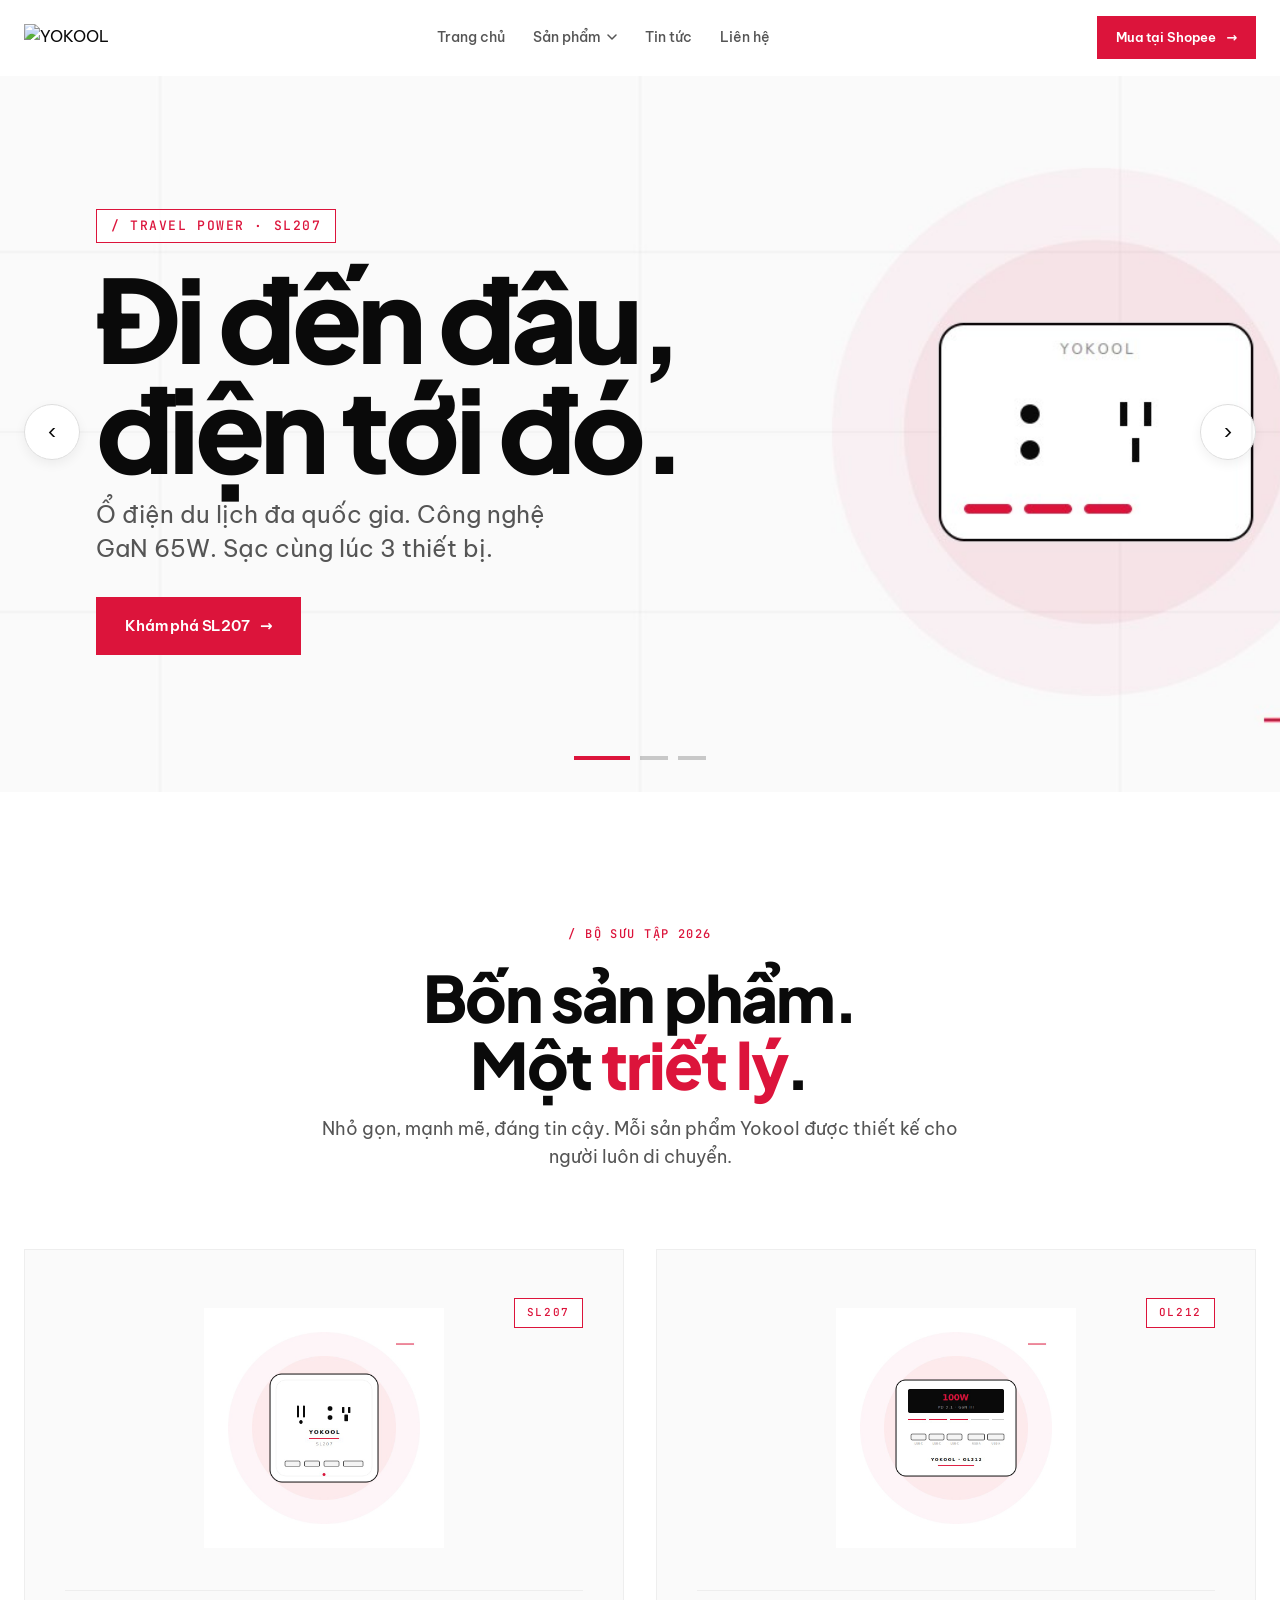
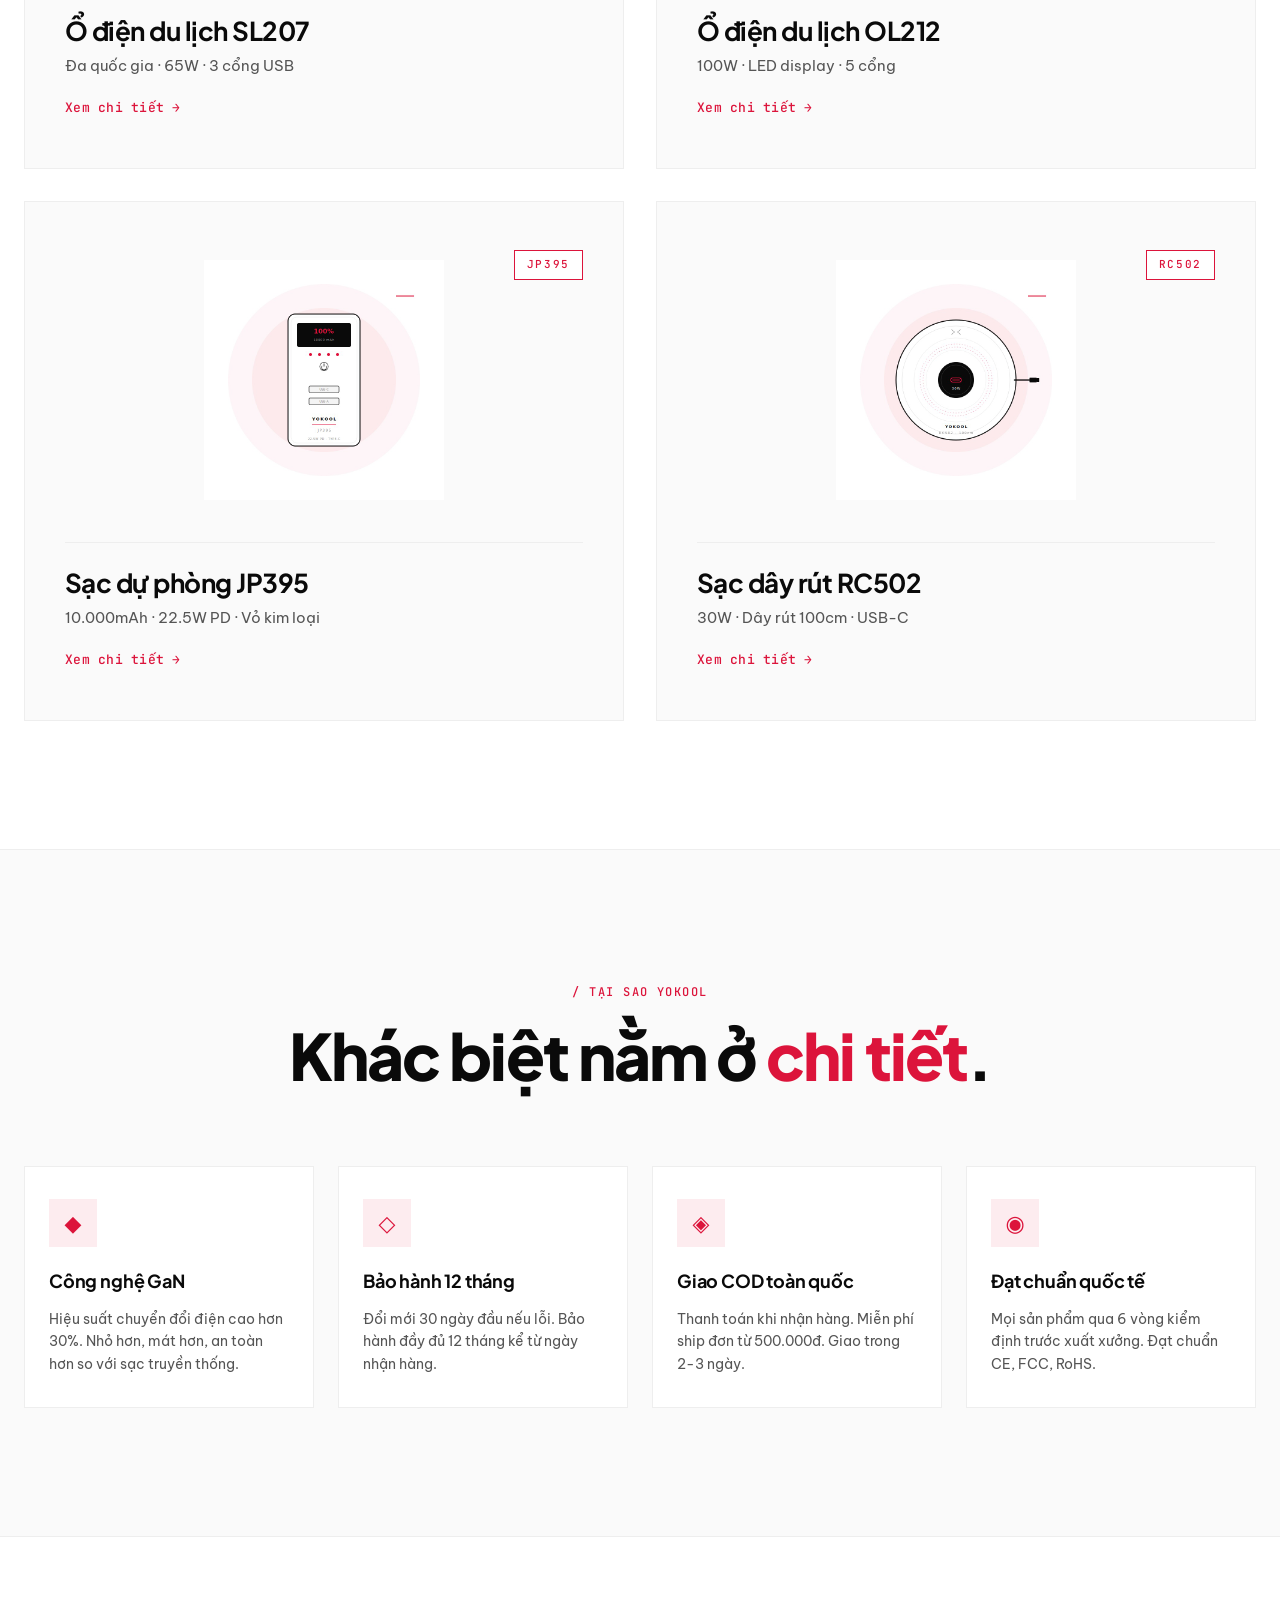
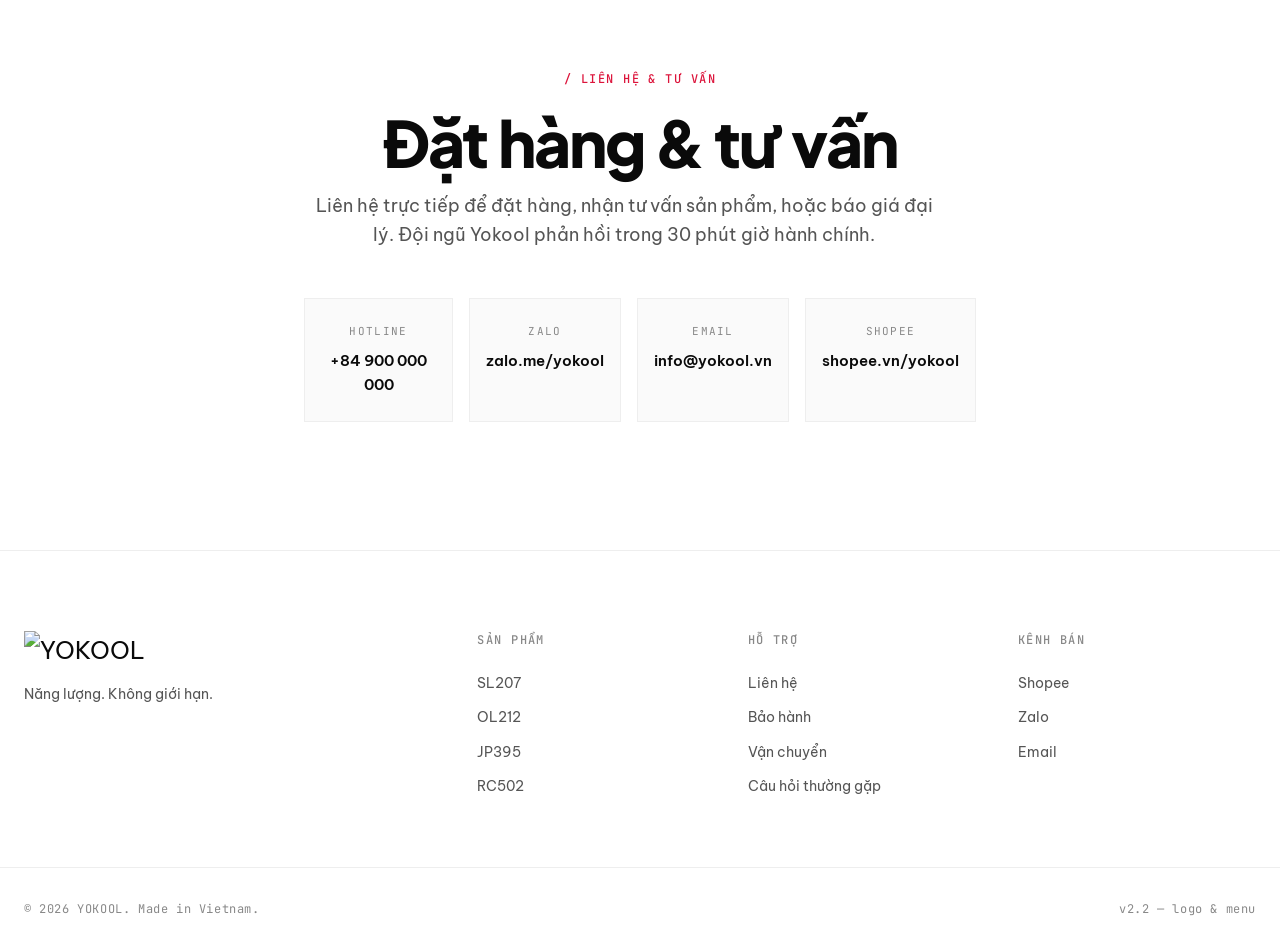
==== commit a646d180: "Add files via upload" ====
--- a/index.html
+++ b/index.html
@@ -19,17 +19,53 @@
   <header class="site-header" id="siteHeader">
     <div class="container header-inner">
       <a href="index.html" class="logo" aria-label="Yokool trang chủ">
-        <span class="logo-mark">◆</span>
-        <span class="logo-text">YOKOOL</span>
+        <img src="images/yokool-logo.png" alt="YOKOOL" class="logo-img">
       </a>
 
       <nav class="main-nav" aria-label="Điều hướng chính">
-        <a href="index.html">Trang chủ</a>
-        <a href="products/sl207.html">SL207</a>
-        <a href="products/ol212.html">OL212</a>
-        <a href="products/jp395.html">JP395</a>
-        <a href="products/rc502.html">RC502</a>
-        <a href="#contact">Liên hệ</a>
+        <a href="index.html" class="nav-link">Trang chủ</a>
+
+        <div class="nav-dropdown">
+          <button class="nav-dropdown-btn" aria-haspopup="true" aria-expanded="false">
+            Sản phẩm
+            <svg class="nav-chevron" width="10" height="6" viewBox="0 0 10 6" fill="none" aria-hidden="true">
+              <path d="M1 1L5 5L9 1" stroke="currentColor" stroke-width="1.5" stroke-linecap="round" stroke-linejoin="round"/>
+            </svg>
+          </button>
+          <div class="nav-dropdown-panel" role="menu">
+            <div class="nav-submenu">
+              <button class="nav-submenu-btn" aria-haspopup="true">
+                Sạc dự phòng
+                <span class="nav-submenu-arrow" aria-hidden="true">›</span>
+              </button>
+              <div class="nav-submenu-panel" role="menu">
+                <a href="products/jp395.html" class="nav-leaf">JP395</a>
+              </div>
+            </div>
+            <div class="nav-submenu">
+              <button class="nav-submenu-btn" aria-haspopup="true">
+                Củ sạc
+                <span class="nav-submenu-arrow" aria-hidden="true">›</span>
+              </button>
+              <div class="nav-submenu-panel" role="menu">
+                <a href="products/rc502.html" class="nav-leaf">RC502</a>
+              </div>
+            </div>
+            <div class="nav-submenu">
+              <button class="nav-submenu-btn" aria-haspopup="true">
+                Ổ điện du lịch
+                <span class="nav-submenu-arrow" aria-hidden="true">›</span>
+              </button>
+              <div class="nav-submenu-panel" role="menu">
+                <a href="products/sl207.html" class="nav-leaf">SL207</a>
+                <a href="products/ol212.html" class="nav-leaf">OL212</a>
+              </div>
+            </div>
+          </div>
+        </div>
+
+        <a href="news.html" class="nav-link">Tin tức</a>
+        <a href="index.html#contact" class="nav-link">Liên hệ</a>
       </nav>
 
       <a href="https://shopee.vn/yokool" target="_blank" rel="noopener" class="cta-button cta-button--small">
@@ -51,7 +87,7 @@
 
       <!-- Slide 1: SL207 -->
       <div class="carousel-slide is-active" data-slide="0">
-        <img src="images/banner-1.svg" alt="" class="slide-bg" aria-hidden="true">
+        <img src="images/banner-1.jpg" alt="" class="slide-bg" aria-hidden="true">
         <div class="slide-content">
           <span class="slide-eyebrow">/ Travel power · SL207</span>
           <h2 class="slide-title">Đi đến đâu,<br>điện tới đó.</h2>
@@ -65,7 +101,7 @@
 
       <!-- Slide 2: OL212 -->
       <div class="carousel-slide" data-slide="1">
-        <img src="images/banner-2.svg" alt="" class="slide-bg" aria-hidden="true">
+        <img src="images/banner-2.jpg" alt="" class="slide-bg" aria-hidden="true">
         <div class="slide-content">
           <span class="slide-eyebrow">/ Travel power pro · OL212</span>
           <h2 class="slide-title">Mạnh mẽ.<br>Đa năng.</h2>
@@ -79,7 +115,7 @@
 
       <!-- Slide 3: JP395 -->
       <div class="carousel-slide" data-slide="2">
-        <img src="images/banner-3.svg" alt="" class="slide-bg" aria-hidden="true">
+        <img src="images/banner-3.jpg" alt="" class="slide-bg" aria-hidden="true">
         <div class="slide-content">
           <span class="slide-eyebrow">/ Power bank · JP395</span>
           <h2 class="slide-title">Năng lượng<br>theo bạn.</h2>
@@ -118,7 +154,7 @@
 
         <a href="products/sl207.html" class="product-card">
           <div class="product-card-image">
-            <img src="images/product-sl207.svg" alt="Yokool SL207 ổ điện du lịch">
+            <img src="images/product-sl207.jpg" alt="Yokool SL207 ổ điện du lịch">
             <span class="product-code-badge">SL207</span>
           </div>
           <div class="product-card-info">
@@ -130,7 +166,7 @@
 
         <a href="products/ol212.html" class="product-card">
           <div class="product-card-image">
-            <img src="images/product-ol212.svg" alt="Yokool OL212 ổ điện du lịch pro">
+            <img src="images/product-ol212.jpg" alt="Yokool OL212 ổ điện du lịch pro">
             <span class="product-code-badge">OL212</span>
           </div>
           <div class="product-card-info">
@@ -142,7 +178,7 @@
 
         <a href="products/jp395.html" class="product-card">
           <div class="product-card-image">
-            <img src="images/product-jp395.svg" alt="Yokool JP395 sạc dự phòng 10000mAh">
+            <img src="images/product-jp395.jpg" alt="Yokool JP395 sạc dự phòng 10000mAh">
             <span class="product-code-badge">JP395</span>
           </div>
           <div class="product-card-info">
@@ -154,7 +190,7 @@
 
         <a href="products/rc502.html" class="product-card">
           <div class="product-card-image">
-            <img src="images/product-rc502.svg" alt="Yokool RC502 sạc dây rút">
+            <img src="images/product-rc502.jpg" alt="Yokool RC502 sạc dây rút">
             <span class="product-code-badge">RC502</span>
           </div>
           <div class="product-card-info">
@@ -248,8 +284,7 @@
     <div class="container footer-inner">
       <div class="footer-brand">
         <a href="index.html" class="logo">
-          <span class="logo-mark">◆</span>
-          <span class="logo-text">YOKOOL</span>
+          <img src="images/yokool-logo.png" alt="YOKOOL" class="logo-img">
         </a>
         <p class="footer-tagline">Năng lượng. Không giới hạn.</p>
       </div>
@@ -280,7 +315,7 @@
 
     <div class="container footer-bottom">
       <p>© 2026 YOKOOL. Made in Vietnam.</p>
-      <p class="footer-meta">v2.0 — light theme</p>
+      <p class="footer-meta">v2.2 — logo &amp; menu</p>
     </div>
   </footer>
 
--- a/styles.css
+++ b/styles.css
@@ -256,43 +256,59 @@
 .logo {
   display: inline-flex;
   align-items: center;
-  gap: 8px;
-  font-family: var(--font-display);
-  font-weight: 800;
-  font-size: 20px;
-  letter-spacing: 0.04em;
-  color: var(--text-primary);
-}
-
-.logo-mark {
-  color: var(--brand);
-  font-size: 18px;
-  transition: transform 0.4s var(--ease);
-}
-
-.logo:hover .logo-mark {
-  transform: rotate(180deg);
+  text-decoration: none;
+  color: var(--text-primary);
+  transition: opacity 0.2s var(--ease);
+}
+
+.logo:hover {
+  opacity: 0.75;
+}
+
+.logo-img {
+  height: 26px;
+  width: auto;
+  display: block;
+}
+
+.footer-brand .logo-img {
+  height: 36px;
 }
 
 .main-nav {
   display: flex;
-  gap: 32px;
+  gap: 28px;
   font-size: 14px;
   font-weight: 500;
   color: var(--text-secondary);
-}
-
-.main-nav a {
+  align-items: center;
+}
+
+/* Top-level nav items: link or dropdown trigger */
+.nav-link,
+.nav-dropdown-btn {
   position: relative;
-  padding: 4px 0;
+  padding: 6px 0;
+  font: inherit;
+  color: var(--text-secondary);
+  background: none;
+  border: none;
+  cursor: pointer;
+  display: inline-flex;
+  align-items: center;
+  gap: 6px;
   transition: color 0.2s var(--ease);
-}
-
-.main-nav a:hover {
-  color: var(--text-primary);
-}
-
-.main-nav a::after {
+  white-space: nowrap;
+}
+
+.nav-link:hover,
+.nav-dropdown:hover .nav-dropdown-btn,
+.nav-dropdown:focus-within .nav-dropdown-btn {
+  color: var(--text-primary);
+}
+
+.nav-link::after,
+.nav-dropdown-btn::after {
   content: "";
   position: absolute;
   left: 0;
@@ -303,8 +319,165 @@
   transition: width 0.3s var(--ease);
 }
 
-.main-nav a:hover::after {
+.nav-link:hover::after,
+.nav-dropdown:hover .nav-dropdown-btn::after,
+.nav-dropdown:focus-within .nav-dropdown-btn::after {
   width: 100%;
+}
+
+.nav-chevron {
+  transition: transform 0.25s var(--ease);
+  display: inline-block;
+  flex-shrink: 0;
+}
+
+@media (hover: hover) and (pointer: fine) {
+  .nav-dropdown:hover .nav-chevron,
+  .nav-dropdown:focus-within .nav-chevron {
+    transform: rotate(180deg);
+  }
+}
+
+/* Dropdown panel (level 1) */
+.nav-dropdown,
+.nav-submenu {
+  position: relative;
+}
+
+.nav-dropdown-panel {
+  position: absolute;
+  top: calc(100% + 14px);
+  left: -16px;
+  min-width: 240px;
+  background: var(--bg-base);
+  border: 1px solid var(--border-subtle);
+  box-shadow: 0 16px 40px rgba(0, 0, 0, 0.08);
+  padding: 8px;
+  opacity: 0;
+  visibility: hidden;
+  transform: translateY(-8px);
+  transition: opacity 0.2s var(--ease), visibility 0.2s var(--ease), transform 0.2s var(--ease);
+  z-index: 120;
+  list-style: none;
+}
+
+/* Invisible bridge prevents close when mouse moves between trigger and panel */
+.nav-dropdown-panel::before {
+  content: "";
+  position: absolute;
+  top: -14px;
+  left: 0;
+  right: 0;
+  height: 14px;
+}
+
+@media (hover: hover) and (pointer: fine) {
+  .nav-dropdown:hover .nav-dropdown-panel,
+  .nav-dropdown:focus-within .nav-dropdown-panel {
+    opacity: 1;
+    visibility: visible;
+    transform: translateY(0);
+  }
+}
+
+/* Submenu trigger (level 2) */
+.nav-submenu-btn {
+  display: flex;
+  align-items: center;
+  justify-content: space-between;
+  width: 100%;
+  padding: 11px 14px;
+  font: inherit;
+  font-size: 14px;
+  font-weight: 500;
+  color: var(--text-primary);
+  background: none;
+  border: none;
+  cursor: pointer;
+  text-align: left;
+  transition: background 0.2s var(--ease), color 0.2s var(--ease);
+}
+
+.nav-submenu-btn::after {
+  display: none;
+}
+
+.nav-submenu-arrow {
+  color: var(--text-tertiary);
+  font-size: 18px;
+  line-height: 1;
+  transition: transform 0.2s var(--ease), color 0.2s var(--ease);
+}
+
+@media (hover: hover) and (pointer: fine) {
+  .nav-submenu:hover > .nav-submenu-btn,
+  .nav-submenu:focus-within > .nav-submenu-btn {
+    background: var(--brand-soft);
+    color: var(--brand);
+  }
+
+  .nav-submenu:hover > .nav-submenu-btn .nav-submenu-arrow,
+  .nav-submenu:focus-within > .nav-submenu-btn .nav-submenu-arrow {
+    color: var(--brand);
+    transform: translateX(3px);
+  }
+}
+
+/* Submenu panel (level 3 - leaf items) */
+.nav-submenu-panel {
+  position: absolute;
+  top: -8px;
+  left: calc(100% + 4px);
+  min-width: 180px;
+  background: var(--bg-base);
+  border: 1px solid var(--border-subtle);
+  box-shadow: 0 16px 40px rgba(0, 0, 0, 0.08);
+  padding: 8px;
+  opacity: 0;
+  visibility: hidden;
+  transform: translateX(-8px);
+  transition: opacity 0.2s var(--ease), visibility 0.2s var(--ease), transform 0.2s var(--ease);
+  list-style: none;
+}
+
+.nav-submenu-panel::before {
+  content: "";
+  position: absolute;
+  top: 0;
+  left: -8px;
+  bottom: 0;
+  width: 8px;
+}
+
+@media (hover: hover) and (pointer: fine) {
+  .nav-submenu:hover > .nav-submenu-panel,
+  .nav-submenu:focus-within > .nav-submenu-panel {
+    opacity: 1;
+    visibility: visible;
+    transform: translateX(0);
+  }
+}
+
+/* Leaf links inside dropdown */
+.nav-leaf {
+  display: block;
+  padding: 11px 14px;
+  font-family: var(--font-mono);
+  font-size: 13px;
+  font-weight: 500;
+  letter-spacing: 0.05em;
+  color: var(--text-primary);
+  transition: background 0.2s var(--ease), color 0.2s var(--ease), padding-left 0.2s var(--ease);
+}
+
+.nav-leaf:hover {
+  background: var(--brand-soft);
+  color: var(--brand);
+  padding-left: 18px;
+}
+
+.nav-leaf::after {
+  display: none;
 }
 
 .menu-toggle {
@@ -1186,6 +1359,80 @@
   letter-spacing: 0.05em;
 }
 
+/* ============ NEWS PAGE ============ */
+.news-hero {
+  padding: 140px 0 64px;
+  background: var(--bg-surface);
+  border-bottom: 1px solid var(--border-subtle);
+}
+
+.news-hero-inner {
+  max-width: 720px;
+}
+
+.news-hero-title {
+  font-family: var(--font-display);
+  font-weight: 800;
+  font-size: clamp(40px, 6vw, 72px);
+  line-height: 1.05;
+  letter-spacing: -0.03em;
+  margin: 12px 0 16px;
+  color: var(--text-primary);
+}
+
+.news-hero-tagline {
+  font-size: clamp(16px, 1.8vw, 20px);
+  color: var(--text-secondary);
+  line-height: 1.5;
+}
+
+.news-empty {
+  padding: var(--section-padding) 0;
+  background: var(--bg-base);
+}
+
+.news-empty-inner {
+  max-width: 640px;
+  margin: 0 auto;
+  text-align: center;
+}
+
+.news-empty-mark {
+  font-size: 48px;
+  color: var(--brand);
+  margin-bottom: 24px;
+  display: inline-block;
+  animation: spinSlow 8s linear infinite;
+}
+
+@keyframes spinSlow {
+  to { transform: rotate(360deg); }
+}
+
+.news-empty-title {
+  font-family: var(--font-display);
+  font-weight: 700;
+  font-size: clamp(28px, 4vw, 42px);
+  line-height: 1.1;
+  letter-spacing: -0.02em;
+  margin-bottom: 20px;
+  color: var(--text-primary);
+}
+
+.news-empty-description {
+  font-size: 16px;
+  color: var(--text-secondary);
+  line-height: 1.7;
+  margin-bottom: 40px;
+}
+
+.news-empty-actions {
+  display: flex;
+  gap: 12px;
+  justify-content: center;
+  flex-wrap: wrap;
+}
+
 /* ============ ANIMATIONS ============ */
 @keyframes slideUp {
   to {
@@ -1241,16 +1488,19 @@
     left: 0;
     right: 0;
     flex-direction: column;
+    align-items: stretch;
     background: var(--bg-glass);
     backdrop-filter: blur(20px) saturate(180%);
     -webkit-backdrop-filter: blur(20px) saturate(180%);
-    padding: 24px var(--container-padding);
-    gap: 16px;
+    padding: 16px var(--container-padding) 24px;
+    gap: 4px;
     border-bottom: 1px solid var(--border-subtle);
     transform: translateY(-10px);
     opacity: 0;
     pointer-events: none;
     transition: all 0.3s var(--ease);
+    max-height: calc(100vh - 64px);
+    overflow-y: auto;
   }
 
   .main-nav.is-open {
@@ -1259,9 +1509,77 @@
     pointer-events: auto;
   }
 
-  .main-nav a {
+  .nav-link,
+  .nav-dropdown-btn,
+  .nav-submenu-btn {
+    width: 100%;
     font-size: 16px;
+    padding: 12px 0;
+    justify-content: space-between;
+  }
+
+  .nav-link::after,
+  .nav-dropdown-btn::after {
+    display: none; /* no underline on mobile, use background instead */
+  }
+
+  /* Dropdown panel: become inline accordion on mobile */
+  .nav-dropdown-panel,
+  .nav-submenu-panel {
+    position: static;
+    transform: none !important;
+    box-shadow: none;
+    border: none;
+    background: transparent;
+    padding: 0;
+    margin: 0 0 0 16px;
+    min-width: 0;
+    width: auto;
+    max-height: 0;
+    overflow: hidden;
+    opacity: 1 !important;
+    visibility: visible !important;
+    transition: max-height 0.3s var(--ease);
+  }
+
+  .nav-dropdown-panel::before,
+  .nav-submenu-panel::before {
+    display: none;
+  }
+
+  .nav-dropdown.is-open > .nav-dropdown-panel {
+    max-height: 600px;
+    margin-top: 4px;
+    margin-bottom: 8px;
+  }
+
+  .nav-submenu.is-open > .nav-submenu-panel {
+    max-height: 400px;
+  }
+
+  .nav-submenu-btn {
+    padding: 10px 0;
+    font-size: 14px;
+  }
+
+  .nav-leaf {
     padding: 8px 0;
+    font-size: 13px;
+  }
+
+  .nav-leaf:hover {
+    padding-left: 0;
+    background: transparent;
+  }
+
+  /* Rotate chevron on open */
+  .nav-dropdown.is-open .nav-chevron {
+    transform: rotate(180deg);
+  }
+
+  .nav-submenu.is-open .nav-submenu-arrow {
+    transform: rotate(90deg);
+    color: var(--brand);
   }
 
   .cta-button--small {
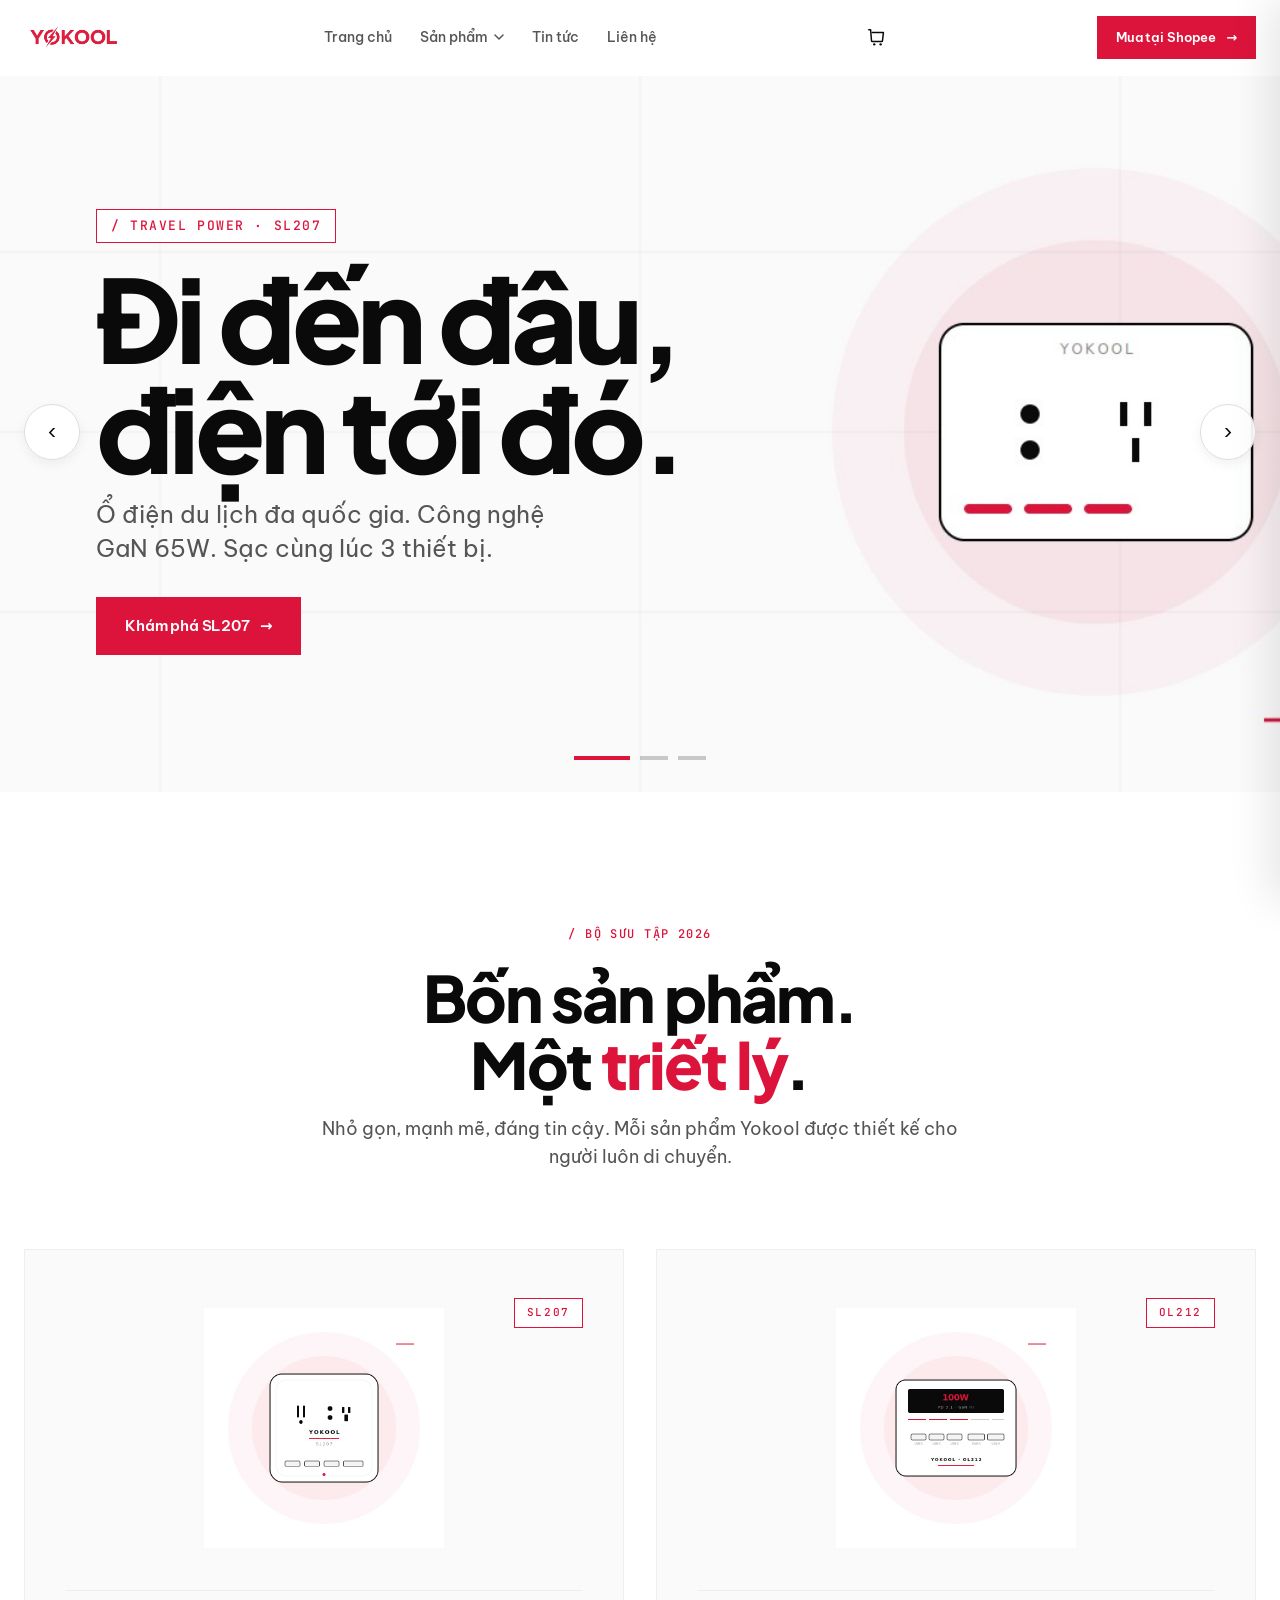
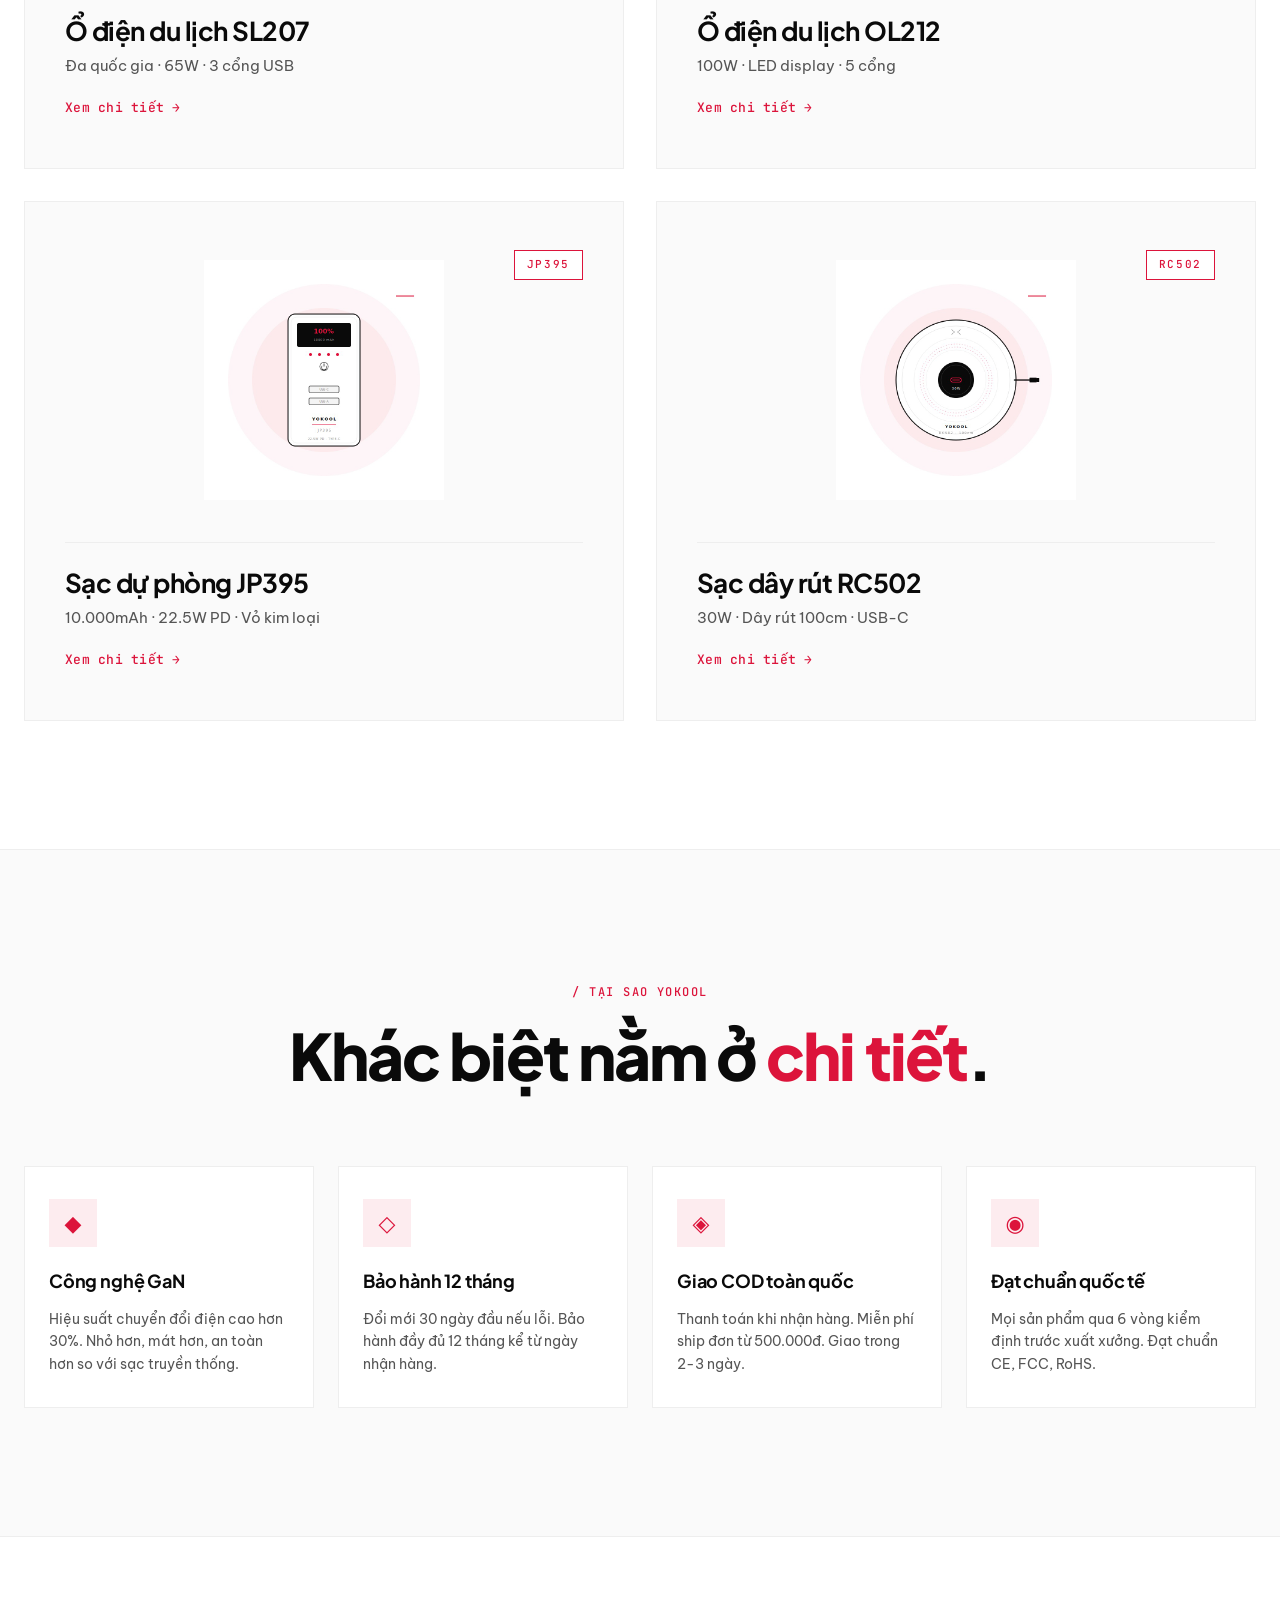
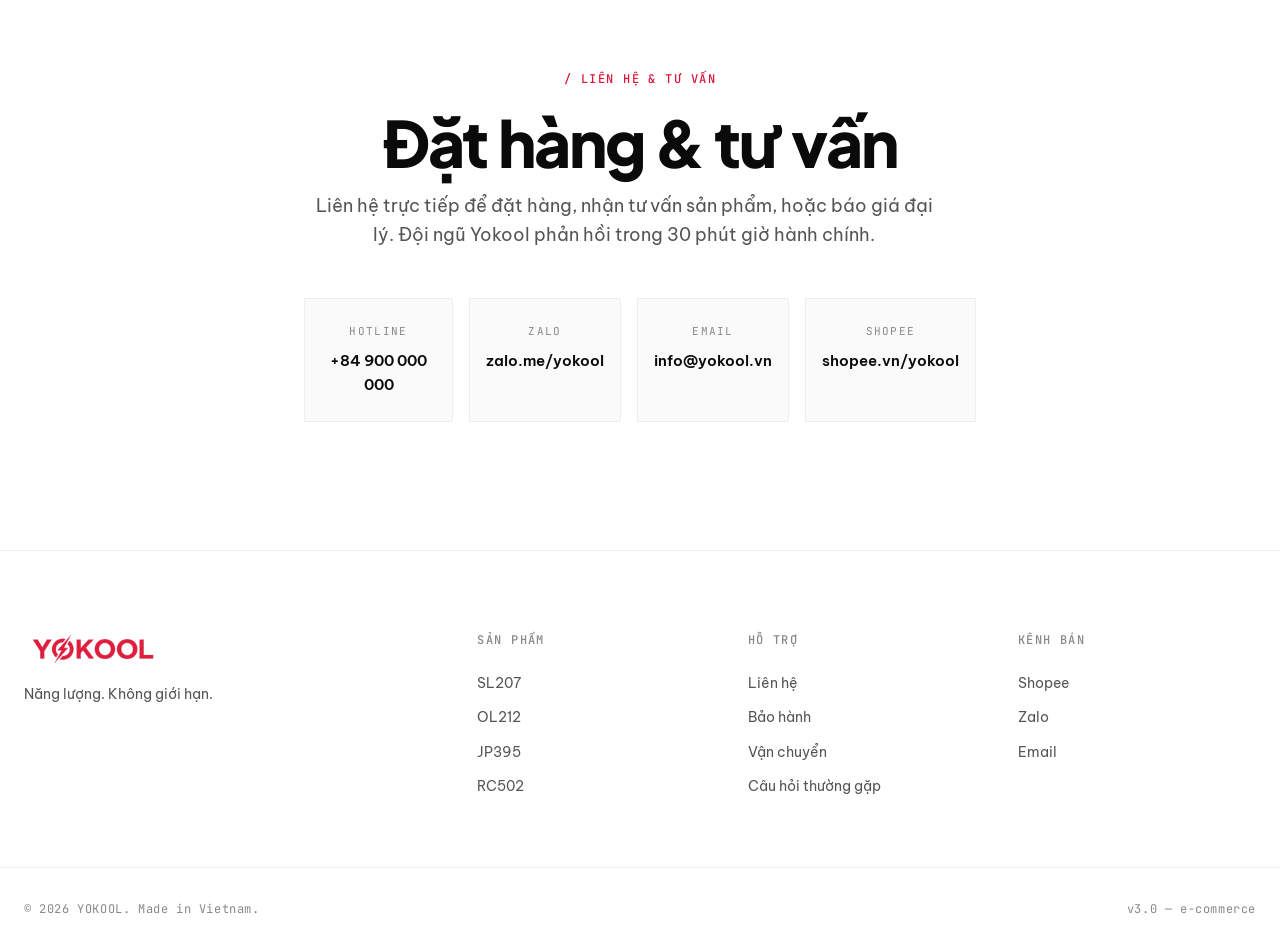
==== commit b66c756d: "Add files via upload" ====
--- a/index.html
+++ b/index.html
@@ -68,6 +68,15 @@
         <a href="index.html#contact" class="nav-link">Liên hệ</a>
       </nav>
 
+      <button class="cart-icon-btn" id="cartIconBtn" aria-label="Mở giỏ hàng">
+        <svg viewBox="0 0 24 24" fill="none" aria-hidden="true">
+          <path d="M3 4H5L6 16C6 16.5523 6.44772 17 7 17H17C17.5523 17 18 16.5523 18 16L19 7H7" stroke="currentColor" stroke-width="1.6" stroke-linecap="round" stroke-linejoin="round"/>
+          <circle cx="9" cy="20" r="1.3" fill="currentColor"/>
+          <circle cx="16" cy="20" r="1.3" fill="currentColor"/>
+        </svg>
+        <span class="cart-badge" aria-label="Số sản phẩm trong giỏ">0</span>
+      </button>
+
       <a href="https://shopee.vn/yokool" target="_blank" rel="noopener" class="cta-button cta-button--small">
         Mua tại Shopee
         <span class="cta-arrow">→</span>
@@ -315,9 +324,46 @@
 
     <div class="container footer-bottom">
       <p>© 2026 YOKOOL. Made in Vietnam.</p>
-      <p class="footer-meta">v2.2 — logo &amp; menu</p>
+      <p class="footer-meta">v3.0 — e-commerce</p>
     </div>
   </footer>
+  <!-- ============ CART DRAWER ============ -->
+  <div class="cart-drawer-overlay" aria-hidden="true"></div>
+  <aside class="cart-drawer" aria-label="Giỏ hàng">
+    <div class="cart-drawer-header">
+      <h3 class="cart-drawer-title">Giỏ hàng</h3>
+      <button class="cart-drawer-close" aria-label="Đóng giỏ hàng">
+        <svg width="20" height="20" viewBox="0 0 20 20" fill="none" aria-hidden="true">
+          <path d="M5 5L15 15M15 5L5 15" stroke="currentColor" stroke-width="1.6" stroke-linecap="round"/>
+        </svg>
+      </button>
+    </div>
+
+    <div class="cart-drawer-body">
+      <div id="cartDrawerEmpty" class="cart-drawer-empty">
+        <svg class="cart-drawer-empty-icon" viewBox="0 0 64 64" fill="none" aria-hidden="true">
+          <path d="M10 14H16L18 46C18 47.6569 19.3431 49 21 49H47C48.6569 49 50 47.6569 50 46L52 22H20" stroke="currentColor" stroke-width="2" stroke-linecap="round" stroke-linejoin="round"/>
+          <circle cx="26" cy="56" r="3" stroke="currentColor" stroke-width="2"/>
+          <circle cx="44" cy="56" r="3" stroke="currentColor" stroke-width="2"/>
+        </svg>
+        <div class="cart-drawer-empty-text">Giỏ hàng đang trống</div>
+        <a href="index.html" class="cta-button cta-button--ghost cta-button--small">Tiếp tục mua sắm</a>
+      </div>
+      <div id="cartDrawerList"></div>
+    </div>
+
+    <div class="cart-drawer-footer" id="cartDrawerFooter" style="display: none;">
+      <div class="cart-drawer-total-row">
+        <span class="cart-drawer-total-label">Tổng tạm tính</span>
+        <span class="cart-drawer-total-value" id="cartDrawerTotal">0đ</span>
+      </div>
+      <button class="cta-button cta-button--full cta-button--large" id="cartDrawerCheckout">
+        Thanh toán
+        <span class="cta-arrow">→</span>
+      </button>
+      <div class="cart-drawer-hint">Phí vận chuyển sẽ tính ở bước kế tiếp · COD toàn quốc</div>
+    </div>
+  </aside>
 
   <script src="script.js"></script>
 </body>
--- a/styles.css
+++ b/styles.css
@@ -1427,6 +1427,873 @@
 }
 
 .news-empty-actions {
+  display: flex;
+  gap: 12px;
+  justify-content: center;
+  flex-wrap: wrap;
+}
+
+/* ============ CART ICON IN HEADER ============ */
+.cart-icon-btn {
+  position: relative;
+  width: 40px;
+  height: 40px;
+  display: inline-flex;
+  align-items: center;
+  justify-content: center;
+  border-radius: 50%;
+  background: transparent;
+  color: var(--text-primary);
+  transition: background 0.2s var(--ease), color 0.2s var(--ease);
+}
+
+.cart-icon-btn:hover {
+  background: var(--brand-soft);
+  color: var(--brand);
+}
+
+.cart-icon-btn svg {
+  width: 22px;
+  height: 22px;
+}
+
+.cart-badge {
+  position: absolute;
+  top: 2px;
+  right: 2px;
+  min-width: 18px;
+  height: 18px;
+  padding: 0 5px;
+  border-radius: 9px;
+  background: var(--brand);
+  color: #fff;
+  font-family: var(--font-mono);
+  font-size: 11px;
+  font-weight: 600;
+  display: none;
+  align-items: center;
+  justify-content: center;
+  line-height: 1;
+}
+
+.cart-badge.is-visible {
+  display: inline-flex;
+}
+
+/* ============ CART DRAWER ============ */
+.cart-drawer-overlay {
+  position: fixed;
+  inset: 0;
+  background: rgba(0, 0, 0, 0.4);
+  opacity: 0;
+  visibility: hidden;
+  transition: opacity 0.3s var(--ease), visibility 0.3s var(--ease);
+  z-index: 200;
+  backdrop-filter: blur(2px);
+  -webkit-backdrop-filter: blur(2px);
+}
+
+.cart-drawer-overlay.is-open {
+  opacity: 1;
+  visibility: visible;
+}
+
+.cart-drawer {
+  position: fixed;
+  top: 0;
+  right: 0;
+  bottom: 0;
+  width: 100%;
+  max-width: 440px;
+  background: var(--bg-base);
+  z-index: 210;
+  display: flex;
+  flex-direction: column;
+  transform: translateX(100%);
+  transition: transform 0.35s var(--ease);
+  box-shadow: -10px 0 40px rgba(0, 0, 0, 0.1);
+}
+
+.cart-drawer.is-open {
+  transform: translateX(0);
+}
+
+.cart-drawer-header {
+  display: flex;
+  align-items: center;
+  justify-content: space-between;
+  padding: 20px 24px;
+  border-bottom: 1px solid var(--border-subtle);
+  flex-shrink: 0;
+}
+
+.cart-drawer-title {
+  font-family: var(--font-display);
+  font-weight: 700;
+  font-size: 20px;
+  letter-spacing: -0.01em;
+}
+
+.cart-drawer-close {
+  width: 36px;
+  height: 36px;
+  border-radius: 50%;
+  display: inline-flex;
+  align-items: center;
+  justify-content: center;
+  color: var(--text-secondary);
+  transition: background 0.2s var(--ease), color 0.2s var(--ease);
+}
+
+.cart-drawer-close:hover {
+  background: var(--bg-surface);
+  color: var(--text-primary);
+}
+
+.cart-drawer-body {
+  flex: 1;
+  overflow-y: auto;
+  padding: 8px 24px;
+}
+
+.cart-drawer-empty {
+  display: none;
+  flex-direction: column;
+  align-items: center;
+  justify-content: center;
+  text-align: center;
+  padding: 64px 24px;
+  color: var(--text-tertiary);
+  flex: 1;
+}
+
+.cart-drawer-empty-icon {
+  width: 64px;
+  height: 64px;
+  margin-bottom: 16px;
+  color: var(--text-faint);
+}
+
+.cart-drawer-empty-text {
+  font-size: 15px;
+  margin-bottom: 24px;
+}
+
+.cart-drawer-footer {
+  border-top: 1px solid var(--border-subtle);
+  padding: 20px 24px;
+  flex-shrink: 0;
+  background: var(--bg-base);
+}
+
+.cart-drawer-total-row {
+  display: flex;
+  justify-content: space-between;
+  align-items: baseline;
+  margin-bottom: 16px;
+}
+
+.cart-drawer-total-label {
+  font-family: var(--font-mono);
+  font-size: 12px;
+  letter-spacing: 0.1em;
+  text-transform: uppercase;
+  color: var(--text-tertiary);
+}
+
+.cart-drawer-total-value {
+  font-family: var(--font-display);
+  font-size: 24px;
+  font-weight: 700;
+  color: var(--brand);
+  letter-spacing: -0.01em;
+}
+
+.cart-drawer-hint {
+  font-size: 12px;
+  color: var(--text-tertiary);
+  margin-top: 12px;
+  text-align: center;
+}
+
+/* Cart item inside drawer */
+.cart-item {
+  display: grid;
+  grid-template-columns: 80px 1fr;
+  gap: 14px;
+  padding: 16px 0;
+  border-bottom: 1px solid var(--border-subtle);
+}
+
+.cart-item:last-child {
+  border-bottom: none;
+}
+
+.cart-item-image {
+  width: 80px;
+  height: 80px;
+  background: var(--bg-surface);
+  display: flex;
+  align-items: center;
+  justify-content: center;
+  overflow: hidden;
+}
+
+.cart-item-image img {
+  max-width: 80%;
+  max-height: 80%;
+  width: auto;
+  height: auto;
+}
+
+.cart-item-body {
+  display: flex;
+  flex-direction: column;
+  gap: 6px;
+  min-width: 0;
+}
+
+.cart-item-name {
+  font-weight: 600;
+  font-size: 14px;
+  color: var(--text-primary);
+  line-height: 1.3;
+}
+
+.cart-item-price {
+  font-family: var(--font-mono);
+  font-size: 12px;
+  color: var(--text-tertiary);
+}
+
+.cart-item-row {
+  display: flex;
+  justify-content: space-between;
+  align-items: center;
+  gap: 8px;
+}
+
+.cart-item-subtotal {
+  font-family: var(--font-display);
+  font-weight: 600;
+  color: var(--brand);
+  font-size: 14px;
+  text-align: right;
+  margin-top: 4px;
+}
+
+.cart-item-remove {
+  width: 28px;
+  height: 28px;
+  display: inline-flex;
+  align-items: center;
+  justify-content: center;
+  color: var(--text-tertiary);
+  border-radius: 50%;
+  transition: all 0.2s var(--ease);
+}
+
+.cart-item-remove:hover {
+  background: var(--brand-soft);
+  color: var(--brand);
+}
+
+/* Quantity control */
+.qty-control {
+  display: inline-flex;
+  align-items: center;
+  border: 1px solid var(--border-medium);
+}
+
+.qty-btn {
+  width: 28px;
+  height: 28px;
+  display: inline-flex;
+  align-items: center;
+  justify-content: center;
+  font-size: 16px;
+  color: var(--text-primary);
+  background: var(--bg-base);
+  transition: all 0.15s var(--ease);
+  font-weight: 500;
+}
+
+.qty-btn:hover {
+  background: var(--brand-soft);
+  color: var(--brand);
+}
+
+.qty-value {
+  min-width: 32px;
+  text-align: center;
+  font-family: var(--font-mono);
+  font-size: 13px;
+  font-weight: 500;
+  padding: 0 4px;
+  user-select: none;
+}
+
+/* Disable body scroll when drawer open */
+body.cart-drawer-open {
+  overflow: hidden;
+}
+
+/* ============ TOAST NOTIFICATIONS ============ */
+.yk-toast {
+  position: fixed;
+  top: 88px;
+  left: 50%;
+  transform: translate(-50%, -20px);
+  background: var(--text-primary);
+  color: #fff;
+  padding: 14px 20px;
+  display: flex;
+  align-items: center;
+  gap: 12px;
+  z-index: 300;
+  opacity: 0;
+  visibility: hidden;
+  transition: opacity 0.25s var(--ease), transform 0.25s var(--ease), visibility 0.25s var(--ease);
+  box-shadow: 0 12px 32px rgba(0, 0, 0, 0.15);
+  max-width: 90vw;
+}
+
+.yk-toast.is-visible {
+  opacity: 1;
+  visibility: visible;
+  transform: translate(-50%, 0);
+}
+
+.yk-toast-icon {
+  width: 22px;
+  height: 22px;
+  display: inline-flex;
+  align-items: center;
+  justify-content: center;
+  background: var(--brand);
+  border-radius: 50%;
+  font-size: 13px;
+  font-weight: 700;
+  flex-shrink: 0;
+}
+
+.yk-toast--info .yk-toast-icon {
+  background: var(--text-secondary);
+}
+
+.yk-toast-message {
+  font-size: 14px;
+  font-weight: 500;
+}
+
+/* ============ PRODUCT HERO: DESCRIPTION + PRICE + BUTTONS ============ */
+.product-hero-description {
+  font-size: 15px;
+  color: var(--text-secondary);
+  line-height: 1.7;
+  margin-bottom: 24px;
+  max-width: 540px;
+}
+
+.product-hero-description p {
+  margin-bottom: 4px;
+}
+
+.product-hero-price-row {
+  display: flex;
+  align-items: baseline;
+  gap: 16px;
+  margin-bottom: 28px;
+  padding-bottom: 24px;
+  border-bottom: 1px solid var(--border-subtle);
+}
+
+.product-hero-price-row .price-current {
+  font-family: var(--font-display);
+  font-size: 32px;
+  font-weight: 700;
+  color: var(--brand);
+  letter-spacing: -0.02em;
+  line-height: 1;
+}
+
+.product-hero-price-row .price-tag {
+  font-family: var(--font-mono);
+  font-size: 11px;
+  letter-spacing: 0.1em;
+  text-transform: uppercase;
+  color: var(--text-tertiary);
+  padding: 4px 10px;
+  border: 1px solid var(--border-medium);
+}
+
+.cta-button--secondary {
+  background: var(--bg-base);
+  color: var(--text-primary);
+  border-color: var(--text-primary);
+}
+
+.cta-button--secondary:hover {
+  background: var(--text-primary);
+  color: #fff;
+  border-color: var(--text-primary);
+  box-shadow: 0 8px 20px rgba(0, 0, 0, 0.15);
+}
+
+/* ============ CHECKOUT PAGE ============ */
+.checkout-page {
+  padding: 120px 0 80px;
+  min-height: 60vh;
+  background: var(--bg-surface);
+}
+
+.checkout-header {
+  margin-bottom: 48px;
+}
+
+.checkout-title {
+  font-family: var(--font-display);
+  font-weight: 800;
+  font-size: clamp(32px, 5vw, 56px);
+  line-height: 1.05;
+  letter-spacing: -0.03em;
+  margin: 12px 0 8px;
+  color: var(--text-primary);
+}
+
+.checkout-subtitle {
+  font-size: 15px;
+  color: var(--text-secondary);
+}
+
+.checkout-layout {
+  display: grid;
+  grid-template-columns: 1fr 420px;
+  gap: 48px;
+  align-items: start;
+}
+
+.checkout-form-card,
+.checkout-summary-card {
+  background: var(--bg-base);
+  border: 1px solid var(--border-subtle);
+  padding: 32px;
+}
+
+.checkout-section-title {
+  font-family: var(--font-display);
+  font-weight: 700;
+  font-size: 18px;
+  letter-spacing: -0.01em;
+  margin-bottom: 20px;
+  color: var(--text-primary);
+}
+
+.form-grid {
+  display: grid;
+  grid-template-columns: 1fr 1fr;
+  gap: 16px;
+  margin-bottom: 32px;
+}
+
+.form-field {
+  display: flex;
+  flex-direction: column;
+}
+
+.form-field--full {
+  grid-column: 1 / -1;
+}
+
+.form-label {
+  font-family: var(--font-mono);
+  font-size: 11px;
+  font-weight: 500;
+  letter-spacing: 0.1em;
+  text-transform: uppercase;
+  color: var(--text-tertiary);
+  margin-bottom: 6px;
+}
+
+.form-label.is-required::after {
+  content: " *";
+  color: var(--brand);
+}
+
+.form-input,
+.form-textarea {
+  width: 100%;
+  padding: 12px 14px;
+  font-family: var(--font-body);
+  font-size: 15px;
+  color: var(--text-primary);
+  background: var(--bg-base);
+  border: 1px solid var(--border-medium);
+  border-radius: 0;
+  transition: border-color 0.2s var(--ease), box-shadow 0.2s var(--ease);
+  -webkit-appearance: none;
+  appearance: none;
+}
+
+.form-input:focus,
+.form-textarea:focus {
+  outline: none;
+  border-color: var(--brand);
+  box-shadow: 0 0 0 3px var(--brand-soft);
+}
+
+.form-input.is-invalid,
+.form-textarea.is-invalid {
+  border-color: var(--brand);
+  background: var(--brand-soft);
+}
+
+.form-textarea {
+  min-height: 88px;
+  resize: vertical;
+  line-height: 1.5;
+}
+
+.form-help {
+  font-size: 12px;
+  color: var(--text-tertiary);
+  margin-top: 6px;
+}
+
+/* Payment method block */
+.payment-method {
+  display: flex;
+  align-items: flex-start;
+  gap: 14px;
+  padding: 18px;
+  border: 2px solid var(--brand);
+  background: var(--brand-soft);
+}
+
+.payment-method-radio {
+  width: 20px;
+  height: 20px;
+  border: 2px solid var(--brand);
+  border-radius: 50%;
+  flex-shrink: 0;
+  position: relative;
+  margin-top: 2px;
+}
+
+.payment-method-radio::after {
+  content: "";
+  position: absolute;
+  width: 10px;
+  height: 10px;
+  background: var(--brand);
+  border-radius: 50%;
+  top: 50%;
+  left: 50%;
+  transform: translate(-50%, -50%);
+}
+
+.payment-method-info {
+  flex: 1;
+}
+
+.payment-method-title {
+  font-weight: 700;
+  font-size: 15px;
+  margin-bottom: 4px;
+  color: var(--text-primary);
+}
+
+.payment-method-description {
+  font-size: 13px;
+  color: var(--text-secondary);
+  line-height: 1.5;
+}
+
+/* Summary card */
+.checkout-summary-card {
+  position: sticky;
+  top: 100px;
+}
+
+.summary-items {
+  margin-bottom: 24px;
+  max-height: 380px;
+  overflow-y: auto;
+  border-bottom: 1px solid var(--border-subtle);
+  padding-bottom: 24px;
+}
+
+.summary-item {
+  display: grid;
+  grid-template-columns: 64px 1fr auto;
+  gap: 14px;
+  padding: 12px 0;
+  align-items: center;
+}
+
+.summary-item-image {
+  position: relative;
+  width: 64px;
+  height: 64px;
+  background: var(--bg-surface);
+  display: flex;
+  align-items: center;
+  justify-content: center;
+  border: 1px solid var(--border-subtle);
+}
+
+.summary-item-image img {
+  max-width: 80%;
+  max-height: 80%;
+}
+
+.summary-item-qty {
+  position: absolute;
+  top: -8px;
+  right: -8px;
+  min-width: 22px;
+  height: 22px;
+  padding: 0 6px;
+  border-radius: 11px;
+  background: var(--brand);
+  color: #fff;
+  font-family: var(--font-mono);
+  font-size: 11px;
+  font-weight: 600;
+  display: inline-flex;
+  align-items: center;
+  justify-content: center;
+  line-height: 1;
+}
+
+.summary-item-info {
+  min-width: 0;
+}
+
+.summary-item-name {
+  font-weight: 600;
+  font-size: 14px;
+  margin-bottom: 4px;
+  color: var(--text-primary);
+  line-height: 1.3;
+}
+
+.summary-item-unit {
+  font-family: var(--font-mono);
+  font-size: 11px;
+  color: var(--text-tertiary);
+}
+
+.summary-item-subtotal {
+  font-family: var(--font-display);
+  font-weight: 600;
+  font-size: 14px;
+  color: var(--text-primary);
+  white-space: nowrap;
+}
+
+.summary-totals {
+  margin-bottom: 24px;
+}
+
+.summary-row {
+  display: flex;
+  justify-content: space-between;
+  align-items: baseline;
+  padding: 6px 0;
+  font-size: 14px;
+  color: var(--text-secondary);
+}
+
+.summary-row--total {
+  padding-top: 16px;
+  margin-top: 12px;
+  border-top: 1px solid var(--border-subtle);
+  font-size: 18px;
+}
+
+.summary-row--total .summary-row-label {
+  font-family: var(--font-display);
+  font-weight: 700;
+  color: var(--text-primary);
+}
+
+.summary-row--total .summary-row-value {
+  font-family: var(--font-display);
+  font-weight: 700;
+  color: var(--brand);
+  font-size: 24px;
+  letter-spacing: -0.01em;
+}
+
+.summary-shipping {
+  color: var(--text-primary);
+  font-weight: 500;
+}
+
+.checkout-empty {
+  text-align: center;
+  padding: 96px 24px;
+  max-width: 480px;
+  margin: 0 auto;
+  background: var(--bg-base);
+  border: 1px solid var(--border-subtle);
+}
+
+.checkout-empty-title {
+  font-family: var(--font-display);
+  font-weight: 700;
+  font-size: 24px;
+  margin-bottom: 12px;
+  color: var(--text-primary);
+}
+
+.checkout-empty-text {
+  color: var(--text-secondary);
+  margin-bottom: 24px;
+}
+
+/* ============ ORDER SUCCESS MODAL ============ */
+.success-modal {
+  position: fixed;
+  inset: 0;
+  background: rgba(0, 0, 0, 0.55);
+  z-index: 400;
+  display: flex;
+  align-items: center;
+  justify-content: center;
+  padding: 24px;
+  opacity: 0;
+  visibility: hidden;
+  transition: opacity 0.3s var(--ease), visibility 0.3s var(--ease);
+  backdrop-filter: blur(4px);
+  -webkit-backdrop-filter: blur(4px);
+}
+
+.success-modal.is-visible {
+  opacity: 1;
+  visibility: visible;
+}
+
+.success-modal-card {
+  background: var(--bg-base);
+  max-width: 520px;
+  width: 100%;
+  padding: 40px;
+  text-align: center;
+  position: relative;
+  transform: translateY(20px);
+  transition: transform 0.4s var(--ease);
+}
+
+.success-modal.is-visible .success-modal-card {
+  transform: translateY(0);
+}
+
+.success-modal-close {
+  position: absolute;
+  top: 16px;
+  right: 16px;
+  width: 36px;
+  height: 36px;
+  border-radius: 50%;
+  display: inline-flex;
+  align-items: center;
+  justify-content: center;
+  color: var(--text-tertiary);
+  transition: background 0.2s var(--ease), color 0.2s var(--ease);
+}
+
+.success-modal-close:hover {
+  background: var(--bg-surface);
+  color: var(--text-primary);
+}
+
+.success-icon {
+  width: 72px;
+  height: 72px;
+  margin: 0 auto 24px;
+  background: var(--brand);
+  color: #fff;
+  border-radius: 50%;
+  display: flex;
+  align-items: center;
+  justify-content: center;
+  font-size: 36px;
+  animation: successPop 0.5s var(--ease);
+}
+
+@keyframes successPop {
+  0% { transform: scale(0); opacity: 0; }
+  50% { transform: scale(1.1); }
+  100% { transform: scale(1); opacity: 1; }
+}
+
+.success-title {
+  font-family: var(--font-display);
+  font-weight: 800;
+  font-size: 28px;
+  letter-spacing: -0.02em;
+  margin-bottom: 8px;
+  color: var(--text-primary);
+}
+
+.success-order-id {
+  font-family: var(--font-mono);
+  font-size: 13px;
+  color: var(--text-tertiary);
+  margin-bottom: 24px;
+  letter-spacing: 0.05em;
+}
+
+.success-order-id strong {
+  color: var(--brand);
+  font-weight: 600;
+}
+
+.success-message {
+  font-size: 15px;
+  color: var(--text-secondary);
+  line-height: 1.6;
+  margin-bottom: 24px;
+}
+
+.success-details {
+  text-align: left;
+  background: var(--bg-surface);
+  padding: 20px;
+  margin-bottom: 24px;
+  border-left: 3px solid var(--brand);
+}
+
+.success-row {
+  display: flex;
+  justify-content: space-between;
+  align-items: flex-start;
+  gap: 12px;
+  padding: 6px 0;
+  font-size: 13px;
+}
+
+.success-row > span:first-child {
+  font-family: var(--font-mono);
+  letter-spacing: 0.05em;
+  color: var(--text-tertiary);
+  text-transform: uppercase;
+  font-size: 11px;
+  white-space: nowrap;
+  padding-top: 2px;
+  flex-shrink: 0;
+}
+
+.success-row > span:last-child {
+  color: var(--text-primary);
+  text-align: right;
+  flex: 1;
+  word-break: break-word;
+}
+
+.success-actions {
   display: flex;
   gap: 12px;
   justify-content: center;
@@ -1642,6 +2509,60 @@
     grid-template-columns: 1fr;
     gap: 4px;
   }
+
+  /* Checkout responsive */
+  .checkout-layout {
+    grid-template-columns: 1fr;
+    gap: 24px;
+  }
+
+  .checkout-summary-card {
+    position: static;
+  }
+
+  .form-grid {
+    grid-template-columns: 1fr;
+  }
+
+  .checkout-form-card,
+  .checkout-summary-card {
+    padding: 24px;
+  }
+
+  /* Cart drawer full width on mobile */
+  .cart-drawer {
+    max-width: 100%;
+  }
+
+  /* Success modal smaller on mobile */
+  .success-modal-card {
+    padding: 28px 20px;
+  }
+
+  .success-row {
+    flex-direction: column;
+    gap: 2px;
+  }
+
+  .success-row > span:last-child {
+    text-align: left;
+  }
+
+  /* Product hero actions stack on mobile */
+  .product-hero-actions {
+    flex-direction: column;
+    align-items: stretch;
+  }
+
+  .product-hero-actions .cta-button {
+    justify-content: center;
+  }
+
+  .yk-toast {
+    top: 80px;
+    font-size: 13px;
+    padding: 12px 16px;
+  }
 }
 
 @media (max-width: 480px) {
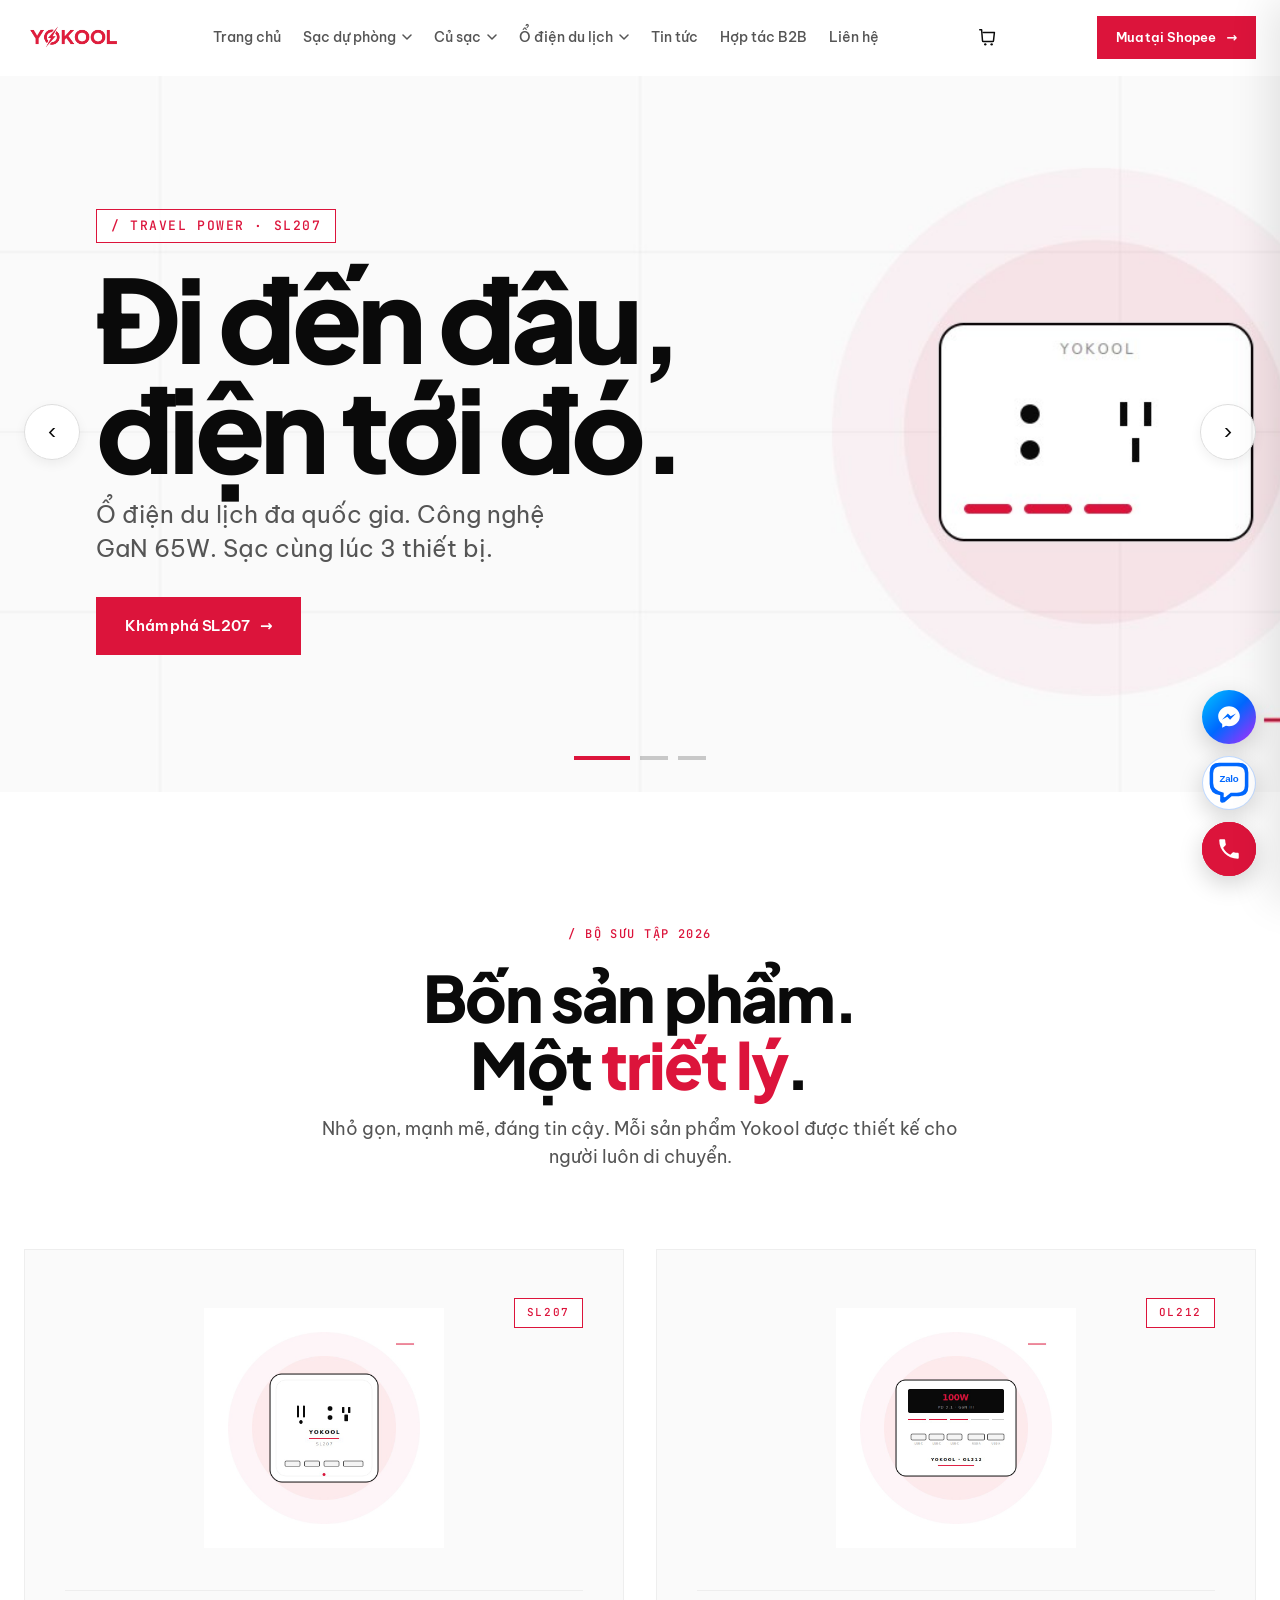
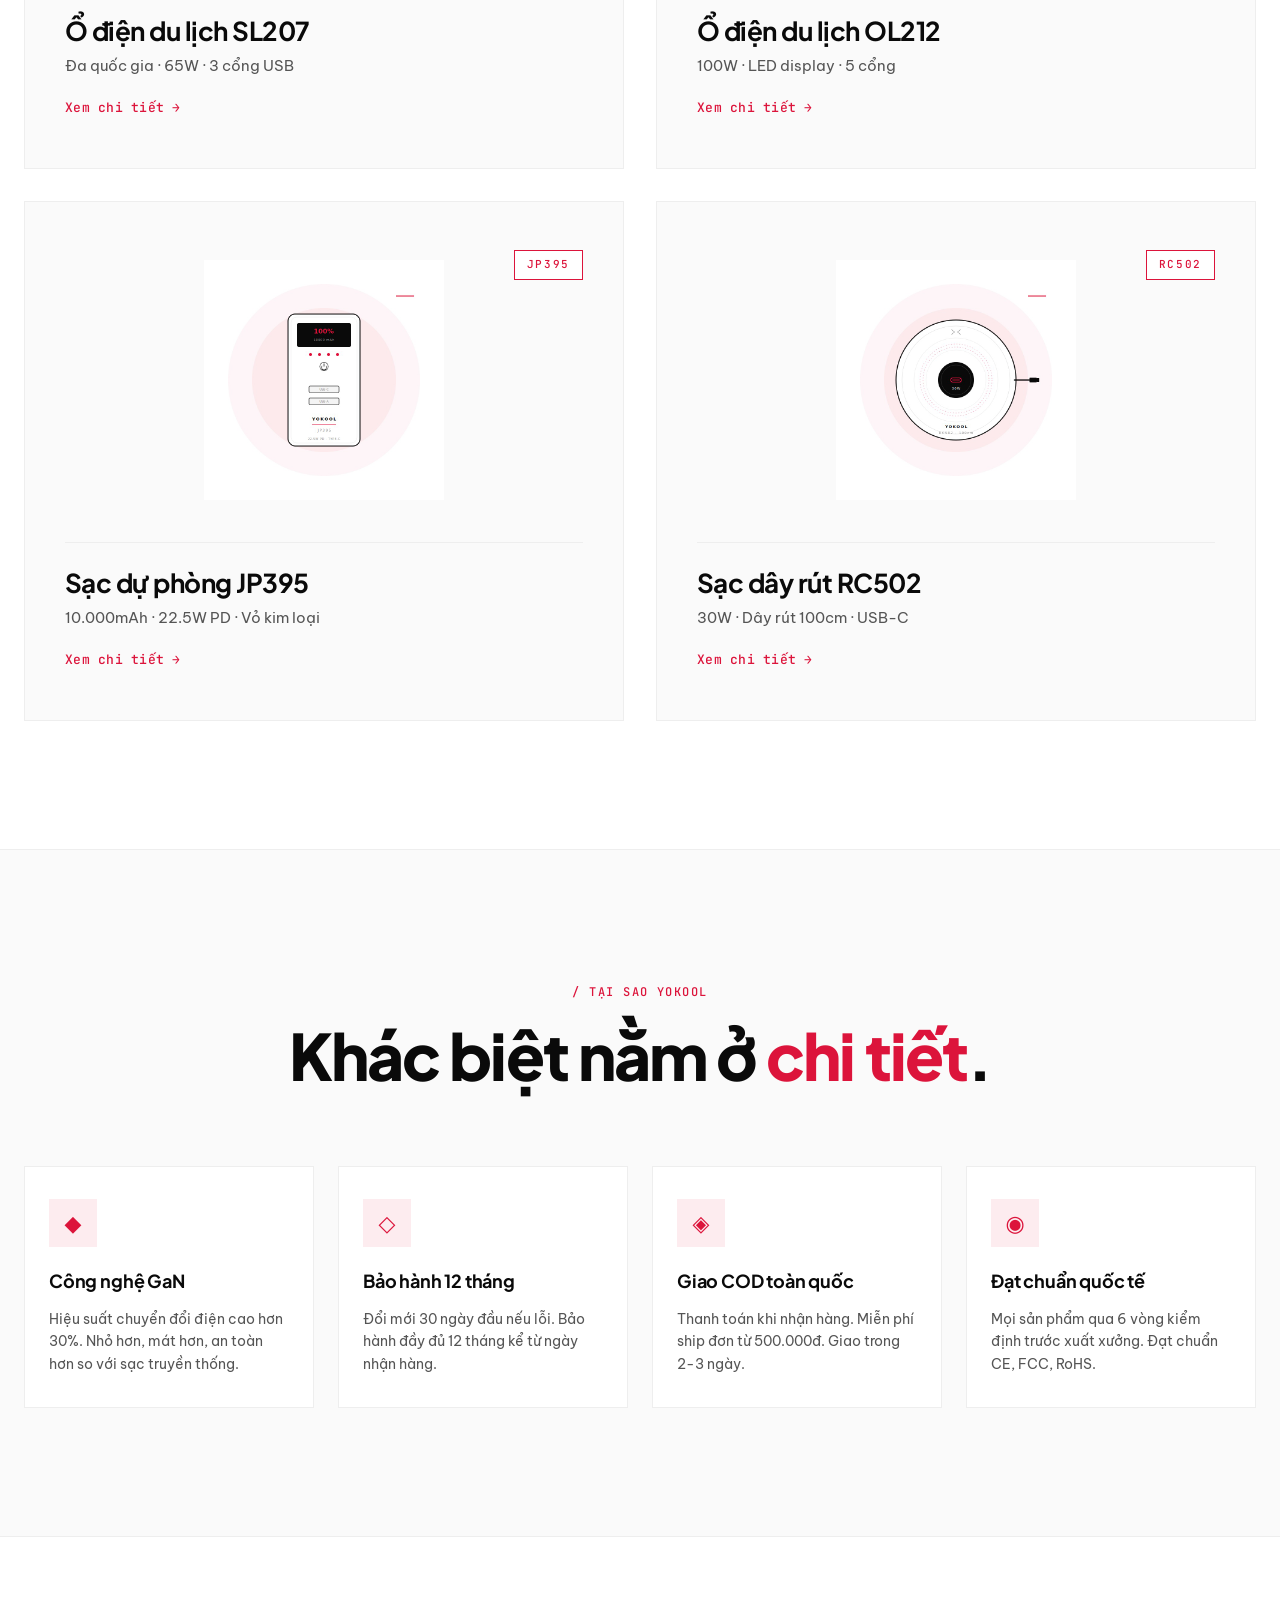
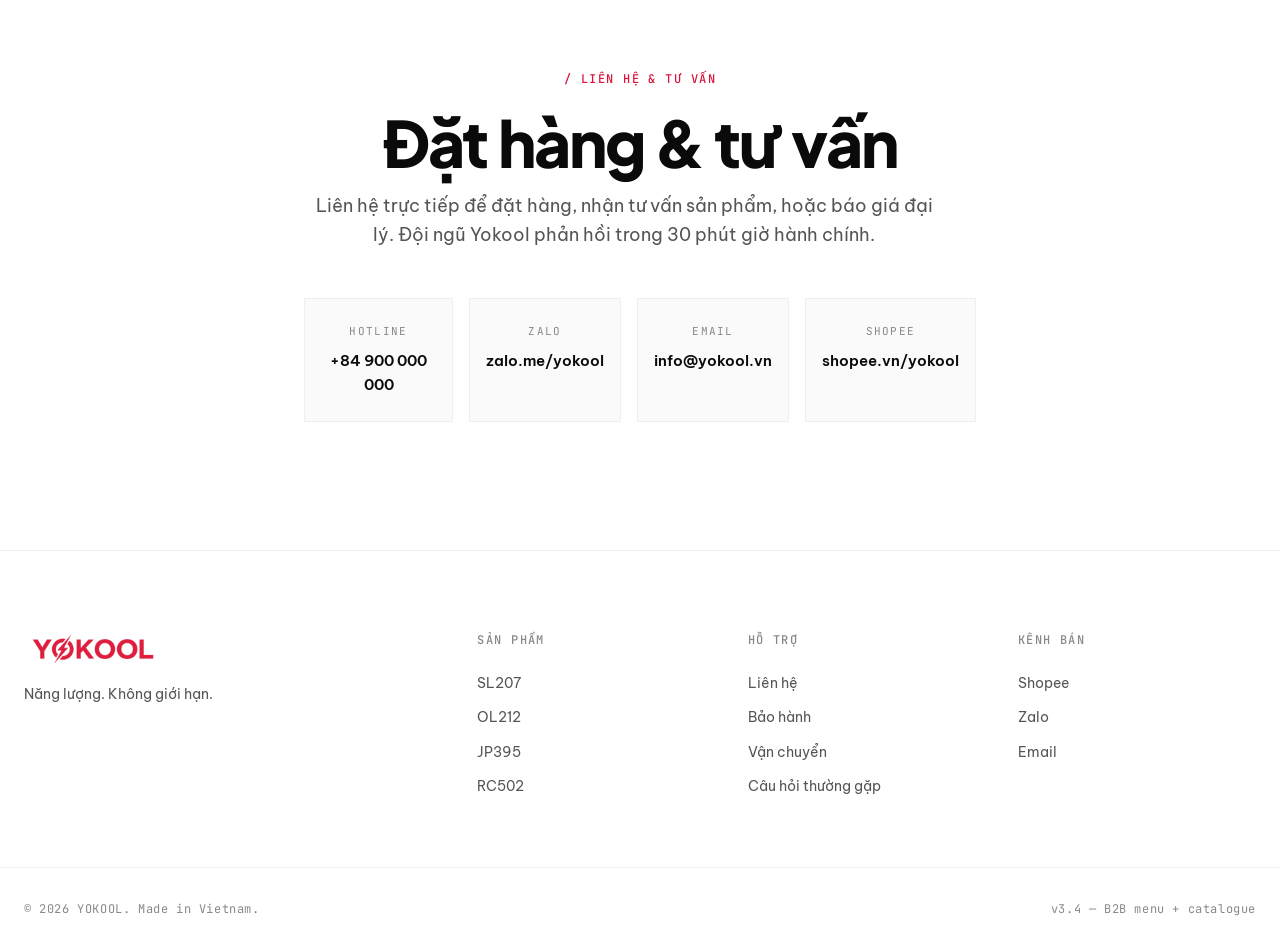
==== commit 6c012e48: "Add files via upload" ====
--- a/index.html
+++ b/index.html
@@ -27,44 +27,43 @@
 
         <div class="nav-dropdown">
           <button class="nav-dropdown-btn" aria-haspopup="true" aria-expanded="false">
-            Sản phẩm
+            Sạc dự phòng
             <svg class="nav-chevron" width="10" height="6" viewBox="0 0 10 6" fill="none" aria-hidden="true">
               <path d="M1 1L5 5L9 1" stroke="currentColor" stroke-width="1.5" stroke-linecap="round" stroke-linejoin="round"/>
             </svg>
           </button>
           <div class="nav-dropdown-panel" role="menu">
-            <div class="nav-submenu">
-              <button class="nav-submenu-btn" aria-haspopup="true">
-                Sạc dự phòng
-                <span class="nav-submenu-arrow" aria-hidden="true">›</span>
-              </button>
-              <div class="nav-submenu-panel" role="menu">
-                <a href="products/jp395.html" class="nav-leaf">JP395</a>
-              </div>
-            </div>
-            <div class="nav-submenu">
-              <button class="nav-submenu-btn" aria-haspopup="true">
-                Củ sạc
-                <span class="nav-submenu-arrow" aria-hidden="true">›</span>
-              </button>
-              <div class="nav-submenu-panel" role="menu">
-                <a href="products/rc502.html" class="nav-leaf">RC502</a>
-              </div>
-            </div>
-            <div class="nav-submenu">
-              <button class="nav-submenu-btn" aria-haspopup="true">
-                Ổ điện du lịch
-                <span class="nav-submenu-arrow" aria-hidden="true">›</span>
-              </button>
-              <div class="nav-submenu-panel" role="menu">
-                <a href="products/sl207.html" class="nav-leaf">SL207</a>
-                <a href="products/ol212.html" class="nav-leaf">OL212</a>
-              </div>
-            </div>
+            <a href="products/jp395.html" class="nav-leaf">JP395</a>
+          </div>
+        </div>
+
+        <div class="nav-dropdown">
+          <button class="nav-dropdown-btn" aria-haspopup="true" aria-expanded="false">
+            Củ sạc
+            <svg class="nav-chevron" width="10" height="6" viewBox="0 0 10 6" fill="none" aria-hidden="true">
+              <path d="M1 1L5 5L9 1" stroke="currentColor" stroke-width="1.5" stroke-linecap="round" stroke-linejoin="round"/>
+            </svg>
+          </button>
+          <div class="nav-dropdown-panel" role="menu">
+            <a href="products/rc502.html" class="nav-leaf">RC502</a>
+          </div>
+        </div>
+
+        <div class="nav-dropdown">
+          <button class="nav-dropdown-btn" aria-haspopup="true" aria-expanded="false">
+            Ổ điện du lịch
+            <svg class="nav-chevron" width="10" height="6" viewBox="0 0 10 6" fill="none" aria-hidden="true">
+              <path d="M1 1L5 5L9 1" stroke="currentColor" stroke-width="1.5" stroke-linecap="round" stroke-linejoin="round"/>
+            </svg>
+          </button>
+          <div class="nav-dropdown-panel" role="menu">
+            <a href="products/sl207.html" class="nav-leaf">SL207</a>
+            <a href="products/ol212.html" class="nav-leaf">OL212</a>
           </div>
         </div>
 
         <a href="news.html" class="nav-link">Tin tức</a>
+        <a href="b2b.html" class="nav-link">Hợp tác B2B</a>
         <a href="index.html#contact" class="nav-link">Liên hệ</a>
       </nav>
 
@@ -324,7 +323,7 @@
 
     <div class="container footer-bottom">
       <p>© 2026 YOKOOL. Made in Vietnam.</p>
-      <p class="footer-meta">v3.0 — e-commerce</p>
+      <p class="footer-meta">v3.4 — B2B menu + catalogue</p>
     </div>
   </footer>
   <!-- ============ CART DRAWER ============ -->
--- a/styles.css
+++ b/styles.css
@@ -277,7 +277,7 @@
 
 .main-nav {
   display: flex;
-  gap: 28px;
+  gap: 22px;
   font-size: 14px;
   font-weight: 500;
   color: var(--text-secondary);
@@ -2298,6 +2298,819 @@
   gap: 12px;
   justify-content: center;
   flex-wrap: wrap;
+}
+
+/* ============ B2B PAGE ============ */
+.b2b-stats {
+  background: var(--text-primary);
+  color: #fff;
+  padding: 32px 0;
+}
+
+.b2b-stats-grid {
+  display: grid;
+  grid-template-columns: repeat(4, 1fr);
+  gap: 32px;
+}
+
+.b2b-stat {
+  text-align: center;
+}
+
+.b2b-stat-value {
+  font-family: var(--font-display);
+  font-weight: 800;
+  font-size: clamp(28px, 4vw, 42px);
+  line-height: 1;
+  color: var(--brand);
+  letter-spacing: -0.02em;
+  margin-bottom: 8px;
+}
+
+.b2b-stat-label {
+  font-family: var(--font-mono);
+  font-size: 11px;
+  letter-spacing: 0.12em;
+  text-transform: uppercase;
+  color: rgba(255, 255, 255, 0.65);
+}
+
+.b2b-stat-value sup {
+  font-size: 60%;
+  vertical-align: super;
+  margin-left: 2px;
+}
+
+/* B2B Why / Value props */
+.b2b-why {
+  padding: var(--section-padding) 0;
+  background: var(--bg-base);
+}
+
+.b2b-why-grid {
+  display: grid;
+  grid-template-columns: repeat(4, 1fr);
+  gap: 24px;
+}
+
+.b2b-why-card {
+  padding: 36px 28px;
+  background: var(--bg-surface);
+  border: 1px solid var(--border-subtle);
+  border-top: 3px solid var(--brand);
+  transition: transform 0.3s var(--ease), box-shadow 0.3s var(--ease);
+}
+
+.b2b-why-card:hover {
+  transform: translateY(-4px);
+  box-shadow: var(--shadow-md);
+}
+
+.b2b-why-number {
+  font-family: var(--font-mono);
+  font-size: 12px;
+  color: var(--brand);
+  letter-spacing: 0.12em;
+  font-weight: 500;
+  margin-bottom: 16px;
+}
+
+.b2b-why-title {
+  font-family: var(--font-display);
+  font-weight: 700;
+  font-size: 20px;
+  letter-spacing: -0.01em;
+  margin-bottom: 12px;
+  color: var(--text-primary);
+}
+
+.b2b-why-description {
+  font-size: 14px;
+  color: var(--text-secondary);
+  line-height: 1.7;
+}
+
+/* B2B Use cases */
+.b2b-usecases {
+  padding: var(--section-padding) 0;
+  background: var(--bg-surface);
+  border-top: 1px solid var(--border-subtle);
+}
+
+.b2b-usecases-grid {
+  display: grid;
+  grid-template-columns: repeat(2, 1fr);
+  gap: 24px;
+  margin-top: 48px;
+}
+
+.b2b-usecase {
+  display: grid;
+  grid-template-columns: 80px 1fr;
+  gap: 24px;
+  padding: 28px;
+  background: var(--bg-base);
+  border: 1px solid var(--border-subtle);
+  align-items: start;
+  transition: border-color 0.3s var(--ease);
+}
+
+.b2b-usecase:hover {
+  border-color: var(--brand);
+}
+
+.b2b-usecase-icon {
+  width: 64px;
+  height: 64px;
+  background: var(--brand-soft);
+  color: var(--brand);
+  display: flex;
+  align-items: center;
+  justify-content: center;
+  font-size: 28px;
+  border: 1px solid var(--brand-line);
+}
+
+.b2b-usecase-title {
+  font-family: var(--font-display);
+  font-weight: 700;
+  font-size: 18px;
+  letter-spacing: -0.01em;
+  margin-bottom: 8px;
+}
+
+.b2b-usecase-description {
+  font-size: 14px;
+  color: var(--text-secondary);
+  line-height: 1.6;
+}
+
+/* B2B Pricing tiers */
+.b2b-tiers {
+  padding: var(--section-padding) 0;
+  background: var(--bg-base);
+  border-top: 1px solid var(--border-subtle);
+}
+
+.b2b-tiers-grid {
+  display: grid;
+  grid-template-columns: repeat(3, 1fr);
+  gap: 24px;
+  margin-top: 48px;
+}
+
+.b2b-tier {
+  position: relative;
+  background: var(--bg-base);
+  border: 1px solid var(--border-medium);
+  padding: 40px 32px;
+  display: flex;
+  flex-direction: column;
+  transition: transform 0.3s var(--ease), box-shadow 0.3s var(--ease);
+}
+
+.b2b-tier:hover {
+  transform: translateY(-6px);
+  box-shadow: var(--shadow-lg);
+}
+
+.b2b-tier--featured {
+  border: 2px solid var(--brand);
+  background: linear-gradient(180deg, var(--brand-soft) 0%, var(--bg-base) 30%);
+}
+
+.b2b-tier-badge {
+  position: absolute;
+  top: -14px;
+  left: 50%;
+  transform: translateX(-50%);
+  background: var(--brand);
+  color: #fff;
+  font-family: var(--font-mono);
+  font-size: 11px;
+  letter-spacing: 0.12em;
+  padding: 6px 16px;
+  font-weight: 600;
+}
+
+.b2b-tier-quantity {
+  font-family: var(--font-mono);
+  font-size: 12px;
+  letter-spacing: 0.1em;
+  color: var(--text-tertiary);
+  text-transform: uppercase;
+  margin-bottom: 12px;
+}
+
+.b2b-tier-name {
+  font-family: var(--font-display);
+  font-weight: 800;
+  font-size: 28px;
+  letter-spacing: -0.02em;
+  margin-bottom: 16px;
+  color: var(--text-primary);
+}
+
+.b2b-tier-discount {
+  display: flex;
+  align-items: baseline;
+  gap: 8px;
+  margin-bottom: 28px;
+  padding-bottom: 28px;
+  border-bottom: 1px solid var(--border-subtle);
+}
+
+.b2b-tier-discount-value {
+  font-family: var(--font-display);
+  font-weight: 800;
+  font-size: 56px;
+  line-height: 1;
+  color: var(--brand);
+  letter-spacing: -0.04em;
+}
+
+.b2b-tier-discount-label {
+  font-size: 13px;
+  color: var(--text-secondary);
+  font-weight: 500;
+}
+
+.b2b-tier-features {
+  list-style: none;
+  margin-bottom: 32px;
+  flex: 1;
+}
+
+.b2b-tier-features li {
+  padding: 10px 0;
+  font-size: 14px;
+  color: var(--text-secondary);
+  display: flex;
+  align-items: flex-start;
+  gap: 10px;
+}
+
+.b2b-tier-features li::before {
+  content: "✓";
+  color: var(--brand);
+  font-weight: 700;
+  flex-shrink: 0;
+}
+
+.b2b-tier-features li.is-disabled {
+  color: var(--text-faint);
+}
+
+.b2b-tier-features li.is-disabled::before {
+  content: "·";
+  color: var(--text-faint);
+}
+
+/* B2B Process timeline */
+.b2b-process {
+  padding: var(--section-padding) 0;
+  background: var(--bg-surface);
+  border-top: 1px solid var(--border-subtle);
+}
+
+.b2b-process-steps {
+  display: grid;
+  grid-template-columns: repeat(4, 1fr);
+  gap: 24px;
+  margin-top: 48px;
+  position: relative;
+}
+
+.b2b-process-steps::before {
+  content: "";
+  position: absolute;
+  top: 36px;
+  left: 12.5%;
+  right: 12.5%;
+  height: 2px;
+  background: var(--border-medium);
+  z-index: 0;
+}
+
+.b2b-process-step {
+  position: relative;
+  text-align: center;
+  z-index: 1;
+}
+
+.b2b-process-circle {
+  width: 72px;
+  height: 72px;
+  margin: 0 auto 20px;
+  background: var(--bg-base);
+  border: 2px solid var(--brand);
+  border-radius: 50%;
+  display: flex;
+  align-items: center;
+  justify-content: center;
+  font-family: var(--font-mono);
+  font-weight: 600;
+  font-size: 20px;
+  color: var(--brand);
+  position: relative;
+  z-index: 2;
+}
+
+.b2b-process-title {
+  font-family: var(--font-display);
+  font-weight: 700;
+  font-size: 17px;
+  margin-bottom: 8px;
+  color: var(--text-primary);
+  letter-spacing: -0.01em;
+}
+
+.b2b-process-description {
+  font-size: 13px;
+  color: var(--text-secondary);
+  line-height: 1.6;
+}
+
+/* B2B Inquiry form */
+.b2b-inquiry {
+  padding: var(--section-padding) 0;
+  background: var(--bg-base);
+  border-top: 1px solid var(--border-subtle);
+}
+
+.b2b-inquiry-layout {
+  display: grid;
+  grid-template-columns: 1fr 1.4fr;
+  gap: 64px;
+  align-items: start;
+}
+
+.b2b-inquiry-intro h2 {
+  font-family: var(--font-display);
+  font-weight: 800;
+  font-size: clamp(32px, 4.5vw, 48px);
+  line-height: 1.05;
+  letter-spacing: -0.03em;
+  margin-bottom: 20px;
+  color: var(--text-primary);
+}
+
+.b2b-inquiry-intro p {
+  font-size: 16px;
+  color: var(--text-secondary);
+  line-height: 1.7;
+  margin-bottom: 32px;
+}
+
+.b2b-inquiry-contacts {
+  display: flex;
+  flex-direction: column;
+  gap: 16px;
+  border-top: 1px solid var(--border-subtle);
+  padding-top: 24px;
+}
+
+.b2b-inquiry-contact {
+  display: grid;
+  grid-template-columns: 100px 1fr;
+  gap: 12px;
+  font-size: 14px;
+  color: var(--text-primary);
+}
+
+.b2b-inquiry-contact-label {
+  font-family: var(--font-mono);
+  font-size: 11px;
+  letter-spacing: 0.1em;
+  text-transform: uppercase;
+  color: var(--text-tertiary);
+  padding-top: 2px;
+}
+
+.b2b-inquiry-form {
+  background: var(--bg-surface);
+  border: 1px solid var(--border-subtle);
+  padding: 40px;
+}
+
+.form-checkbox-group {
+  display: flex;
+  flex-direction: column;
+  gap: 8px;
+}
+
+.form-checkbox {
+  display: flex;
+  align-items: center;
+  gap: 10px;
+  padding: 10px 14px;
+  background: var(--bg-base);
+  border: 1px solid var(--border-subtle);
+  cursor: pointer;
+  font-size: 14px;
+  transition: all 0.2s var(--ease);
+}
+
+.form-checkbox:hover {
+  border-color: var(--brand);
+}
+
+.form-checkbox input {
+  accent-color: var(--brand);
+}
+
+.form-checkbox input:checked + span {
+  font-weight: 600;
+  color: var(--brand);
+}
+
+.form-checkbox:has(input:checked) {
+  border-color: var(--brand);
+  background: var(--brand-soft);
+}
+
+/* Catalogue download CTA section */
+.b2b-catalogue {
+  padding: var(--section-padding) 0;
+  background: var(--text-primary);
+  color: #fff;
+  position: relative;
+  overflow: hidden;
+}
+
+.b2b-catalogue::before {
+  content: "";
+  position: absolute;
+  width: 800px;
+  height: 800px;
+  border-radius: 50%;
+  background: radial-gradient(circle, var(--brand-glow) 0%, transparent 70%);
+  top: 50%;
+  left: 50%;
+  transform: translate(-50%, -50%);
+  filter: blur(80px);
+  opacity: 0.6;
+}
+
+.b2b-catalogue-inner {
+  position: relative;
+  z-index: 2;
+  display: grid;
+  grid-template-columns: 1fr 1fr;
+  gap: 64px;
+  align-items: center;
+}
+
+.b2b-catalogue-image {
+  position: relative;
+  aspect-ratio: 4 / 5;
+  display: flex;
+  align-items: center;
+  justify-content: center;
+  perspective: 1000px;
+}
+
+.b2b-catalogue-pdf {
+  width: 75%;
+  height: 90%;
+  background: #fff;
+  position: relative;
+  box-shadow: 0 30px 80px rgba(0, 0, 0, 0.4);
+  transform: rotateY(-8deg) rotateX(2deg);
+  transition: transform 0.5s var(--ease);
+  padding: 32px;
+  display: flex;
+  flex-direction: column;
+}
+
+.b2b-catalogue-pdf:hover {
+  transform: rotateY(0deg) rotateX(0deg) translateY(-8px);
+}
+
+.b2b-catalogue-pdf-header {
+  font-family: var(--font-mono);
+  font-size: 10px;
+  letter-spacing: 0.15em;
+  color: var(--brand);
+  margin-bottom: 24px;
+}
+
+.b2b-catalogue-pdf-title {
+  font-family: var(--font-display);
+  font-weight: 800;
+  font-size: 32px;
+  line-height: 1;
+  letter-spacing: -0.03em;
+  color: var(--text-primary);
+  margin-bottom: 12px;
+}
+
+.b2b-catalogue-pdf-sub {
+  font-size: 11px;
+  color: var(--text-tertiary);
+  margin-bottom: 32px;
+}
+
+.b2b-catalogue-pdf-spec {
+  font-family: var(--font-mono);
+  font-size: 10px;
+  color: var(--text-secondary);
+  line-height: 1.8;
+  flex: 1;
+  border-top: 1px solid var(--border-subtle);
+  padding-top: 16px;
+}
+
+.b2b-catalogue-pdf-footer {
+  font-family: var(--font-mono);
+  font-size: 9px;
+  color: var(--text-tertiary);
+  letter-spacing: 0.1em;
+  border-top: 1px solid var(--border-subtle);
+  padding-top: 12px;
+  margin-top: auto;
+}
+
+.b2b-catalogue-content .section-label {
+  color: var(--brand);
+}
+
+.b2b-catalogue-title {
+  font-family: var(--font-display);
+  font-weight: 800;
+  font-size: clamp(36px, 5vw, 60px);
+  line-height: 1.05;
+  letter-spacing: -0.03em;
+  margin: 16px 0 20px;
+  color: #fff;
+}
+
+.b2b-catalogue-description {
+  font-size: 16px;
+  color: rgba(255, 255, 255, 0.7);
+  line-height: 1.7;
+  margin-bottom: 32px;
+}
+
+.b2b-catalogue-meta {
+  display: flex;
+  gap: 32px;
+  margin-bottom: 36px;
+  font-family: var(--font-mono);
+  font-size: 11px;
+  letter-spacing: 0.1em;
+  text-transform: uppercase;
+  color: rgba(255, 255, 255, 0.5);
+}
+
+.b2b-catalogue-meta-item strong {
+  display: block;
+  font-family: var(--font-display);
+  color: #fff;
+  font-size: 22px;
+  letter-spacing: -0.01em;
+  font-weight: 700;
+  margin-top: 4px;
+  text-transform: none;
+}
+
+.b2b-catalogue-actions {
+  display: flex;
+  gap: 16px;
+  flex-wrap: wrap;
+}
+
+.b2b-catalogue .cta-button--ghost {
+  color: #fff;
+  border-color: rgba(255, 255, 255, 0.3);
+}
+
+.b2b-catalogue .cta-button--ghost:hover {
+  background: #fff;
+  color: var(--text-primary);
+}
+
+/* B2B page responsive */
+@media (max-width: 1024px) {
+  .b2b-stats-grid,
+  .b2b-why-grid {
+    grid-template-columns: repeat(2, 1fr);
+  }
+
+  .b2b-tiers-grid,
+  .b2b-process-steps {
+    grid-template-columns: 1fr;
+  }
+
+  .b2b-process-steps::before {
+    display: none;
+  }
+
+  .b2b-inquiry-layout,
+  .b2b-catalogue-inner {
+    grid-template-columns: 1fr;
+    gap: 40px;
+  }
+
+  .b2b-catalogue-image {
+    aspect-ratio: 16 / 10;
+  }
+
+  .b2b-catalogue-pdf {
+    width: 70%;
+    height: 100%;
+  }
+}
+
+@media (max-width: 768px) {
+  .b2b-stats-grid,
+  .b2b-why-grid,
+  .b2b-usecases-grid {
+    grid-template-columns: 1fr;
+  }
+
+  .b2b-usecase {
+    grid-template-columns: 56px 1fr;
+    gap: 16px;
+    padding: 20px;
+  }
+
+  .b2b-usecase-icon {
+    width: 56px;
+    height: 56px;
+    font-size: 22px;
+  }
+
+  .b2b-inquiry-form {
+    padding: 24px;
+  }
+}
+
+/* ============ FLOATING CONTACT WIDGET ============ */
+.contact-widget {
+  position: fixed;
+  bottom: calc(24px + env(safe-area-inset-bottom, 0px));
+  right: calc(24px + env(safe-area-inset-right, 0px));
+  z-index: 90;
+  display: flex;
+  flex-direction: column;
+  gap: 12px;
+  transition: opacity 0.3s var(--ease), visibility 0.3s var(--ease), transform 0.3s var(--ease);
+}
+
+.contact-widget-btn {
+  position: relative;
+  width: 54px;
+  height: 54px;
+  border-radius: 50%;
+  display: flex;
+  align-items: center;
+  justify-content: center;
+  color: #fff;
+  box-shadow: 0 8px 24px rgba(0, 0, 0, 0.18);
+  transition: transform 0.3s var(--ease), box-shadow 0.3s var(--ease);
+  text-decoration: none;
+}
+
+.contact-widget-btn:hover {
+  transform: scale(1.08);
+  box-shadow: 0 12px 30px rgba(0, 0, 0, 0.22);
+}
+
+.contact-widget-btn--messenger {
+  background: linear-gradient(135deg, #00C6FF 0%, #0068FF 50%, #B829FF 100%);
+}
+
+.contact-widget-btn--zalo {
+  background: #fff;
+  border: 1.5px solid rgba(0, 104, 255, 0.25);
+}
+
+.contact-widget-btn--phone {
+  background: var(--brand);
+}
+
+.contact-widget-icon {
+  width: 26px;
+  height: 26px;
+  fill: #fff;
+}
+
+.contact-widget-zalo-svg {
+  width: 44px;
+  height: 44px;
+  display: block;
+}
+
+/* Tooltip label (desktop hover) */
+.contact-widget-label {
+  position: absolute;
+  right: calc(100% + 14px);
+  top: 50%;
+  background: rgba(15, 15, 15, 0.92);
+  color: #fff;
+  padding: 8px 14px;
+  font-size: 13px;
+  font-weight: 500;
+  white-space: nowrap;
+  opacity: 0;
+  visibility: hidden;
+  pointer-events: none;
+  transform: translateY(-50%) translateX(8px);
+  transition: opacity 0.2s var(--ease), visibility 0.2s var(--ease), transform 0.2s var(--ease);
+  font-family: var(--font-body);
+}
+
+.contact-widget-label::after {
+  content: "";
+  position: absolute;
+  left: 100%;
+  top: 50%;
+  transform: translateY(-50%);
+  border: 6px solid transparent;
+  border-left-color: rgba(15, 15, 15, 0.92);
+}
+
+@media (hover: hover) and (pointer: fine) {
+  .contact-widget-btn:hover .contact-widget-label {
+    opacity: 1;
+    visibility: visible;
+    transform: translateY(-50%) translateX(0);
+  }
+}
+
+/* Pulse ring on phone button (attention grabber, subtle) */
+.contact-widget-btn--phone::before,
+.contact-widget-btn--phone::after {
+  content: "";
+  position: absolute;
+  inset: 0;
+  border-radius: 50%;
+  border: 2px solid var(--brand);
+  animation: contactPulse 2.5s ease-out infinite;
+  pointer-events: none;
+}
+
+.contact-widget-btn--phone::after {
+  animation-delay: 1.25s;
+}
+
+@keyframes contactPulse {
+  0% {
+    opacity: 0.7;
+    transform: scale(0.9);
+  }
+  80% {
+    opacity: 0;
+    transform: scale(1.6);
+  }
+  100% {
+    opacity: 0;
+    transform: scale(1.6);
+  }
+}
+
+/* Hide widget when cart drawer is open */
+body.cart-drawer-open .contact-widget {
+  opacity: 0;
+  visibility: hidden;
+  pointer-events: none;
+  transform: translateX(20px);
+}
+
+/* Mobile: smaller, no tooltip */
+@media (max-width: 768px) {
+  .contact-widget {
+    bottom: calc(16px + env(safe-area-inset-bottom, 0px));
+    right: calc(16px + env(safe-area-inset-right, 0px));
+    gap: 10px;
+  }
+
+  .contact-widget-btn {
+    width: 48px;
+    height: 48px;
+  }
+
+  .contact-widget-icon {
+    width: 22px;
+    height: 22px;
+  }
+
+  .contact-widget-zalo-svg {
+    width: 38px;
+    height: 38px;
+  }
+
+  .contact-widget-label {
+    display: none;
+  }
+}
+
+@media (prefers-reduced-motion: reduce) {
+  .contact-widget-btn--phone::before,
+  .contact-widget-btn--phone::after {
+    animation: none;
+  }
 }
 
 /* ============ ANIMATIONS ============ */
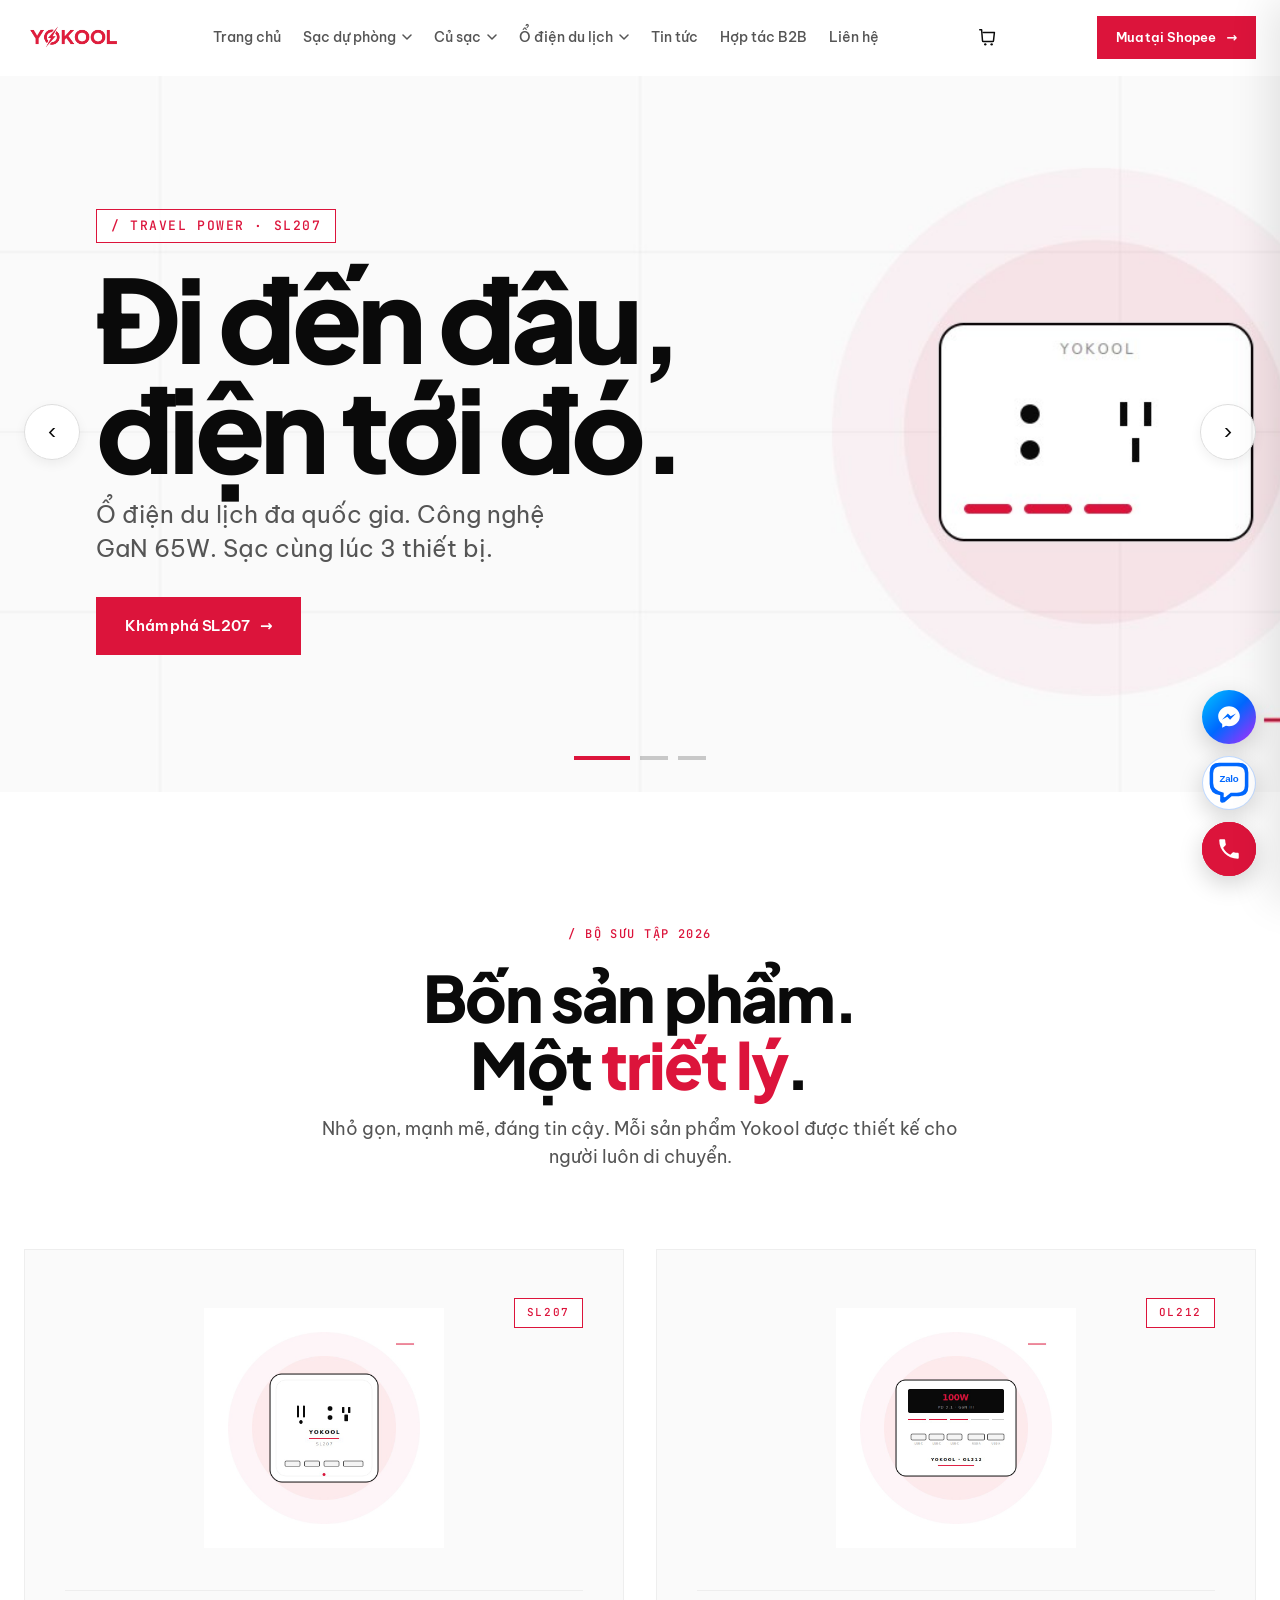
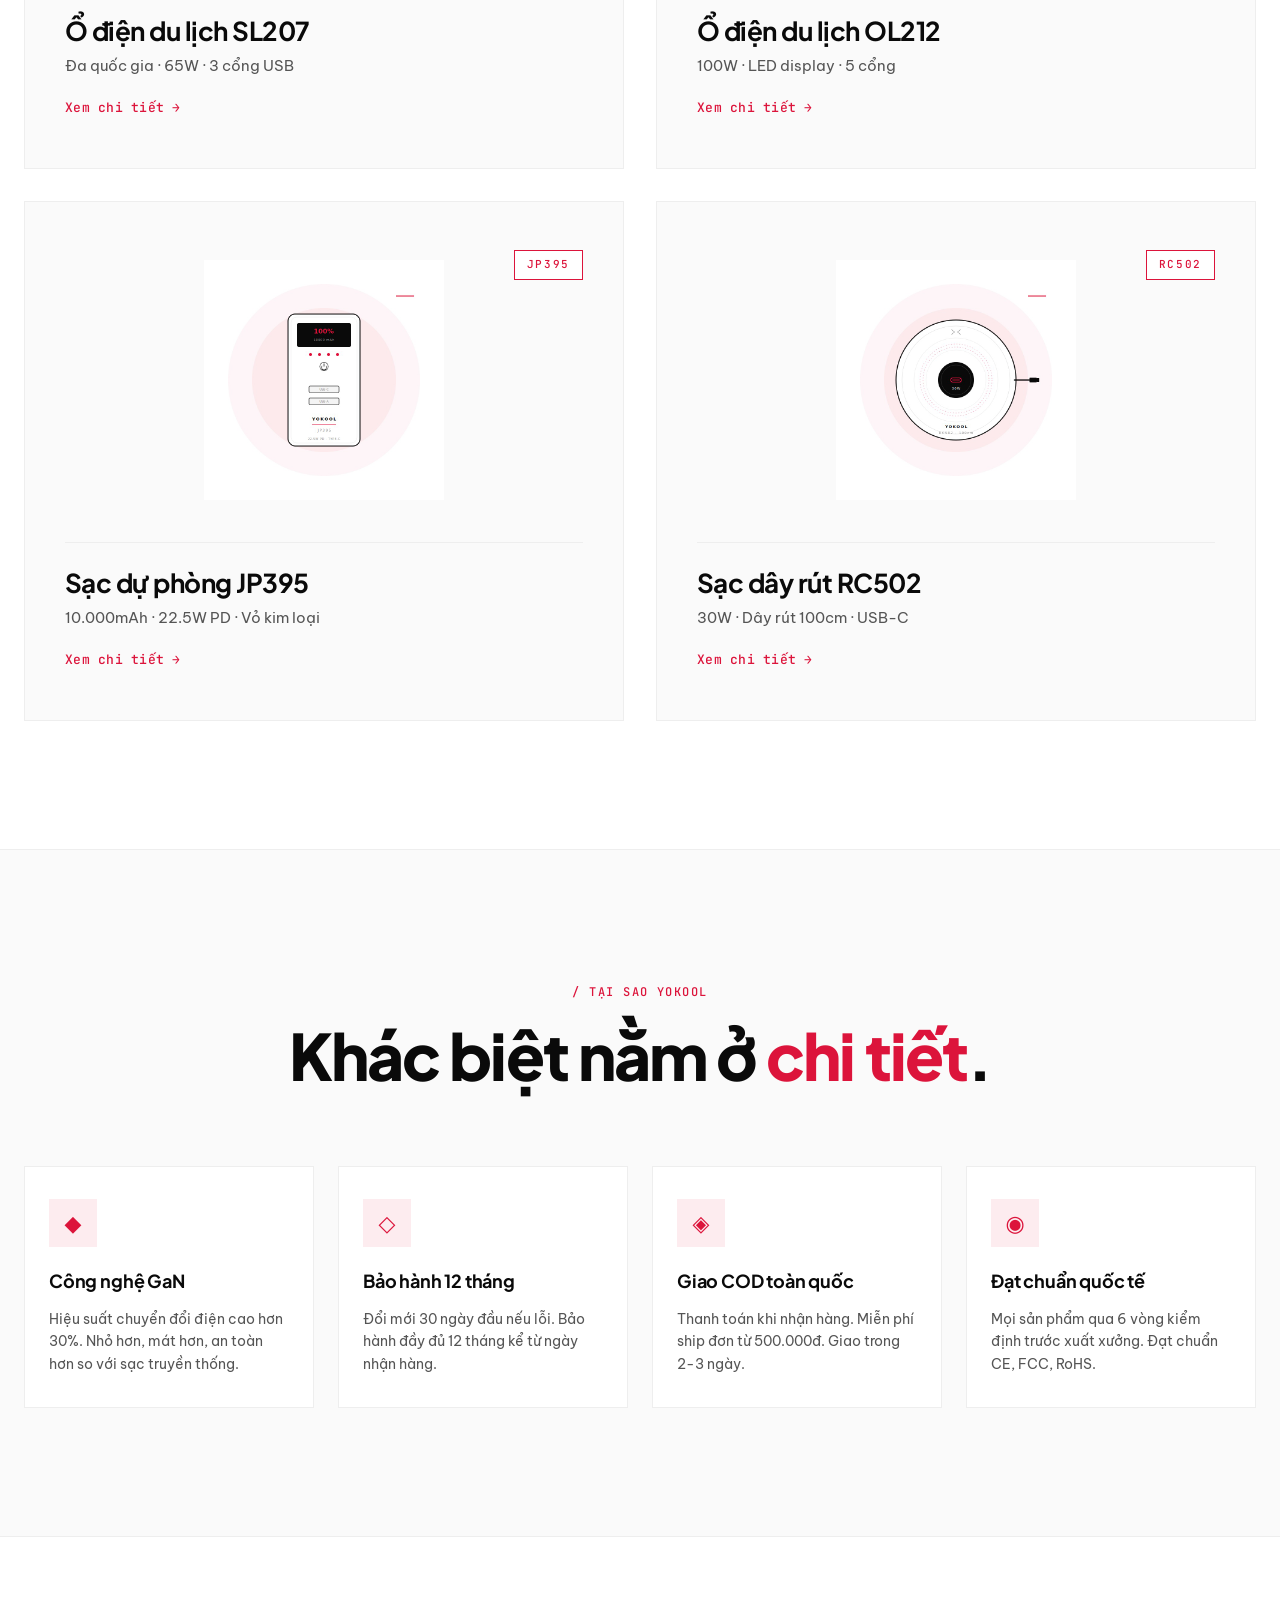
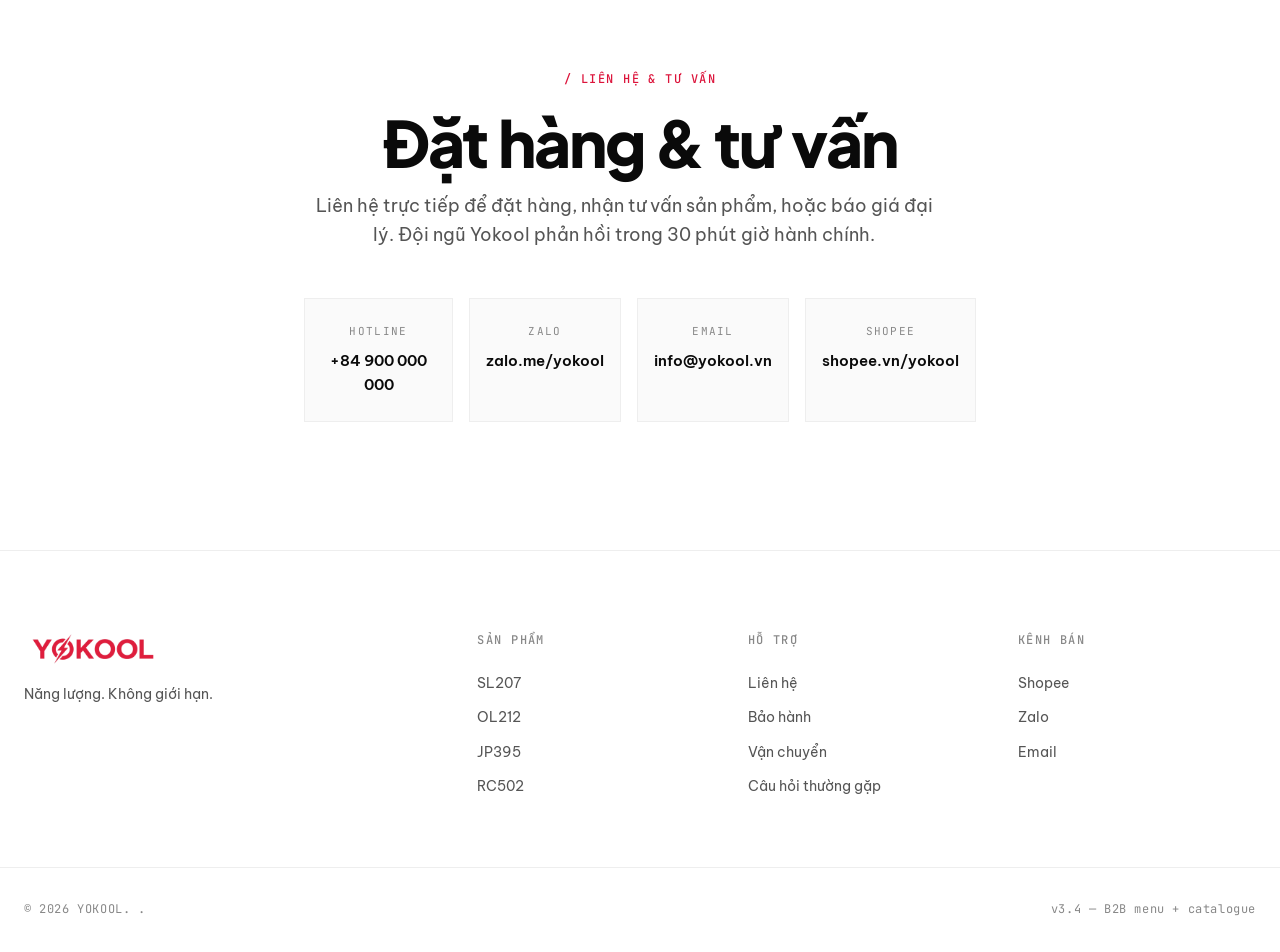
==== commit 5a118392: "made in vietnam delete" ====
--- a/index.html
+++ b/index.html
@@ -322,7 +322,7 @@
     </div>
 
     <div class="container footer-bottom">
-      <p>© 2026 YOKOOL. Made in Vietnam.</p>
+      <p>© 2026 YOKOOL. .</p>
       <p class="footer-meta">v3.4 — B2B menu + catalogue</p>
     </div>
   </footer>
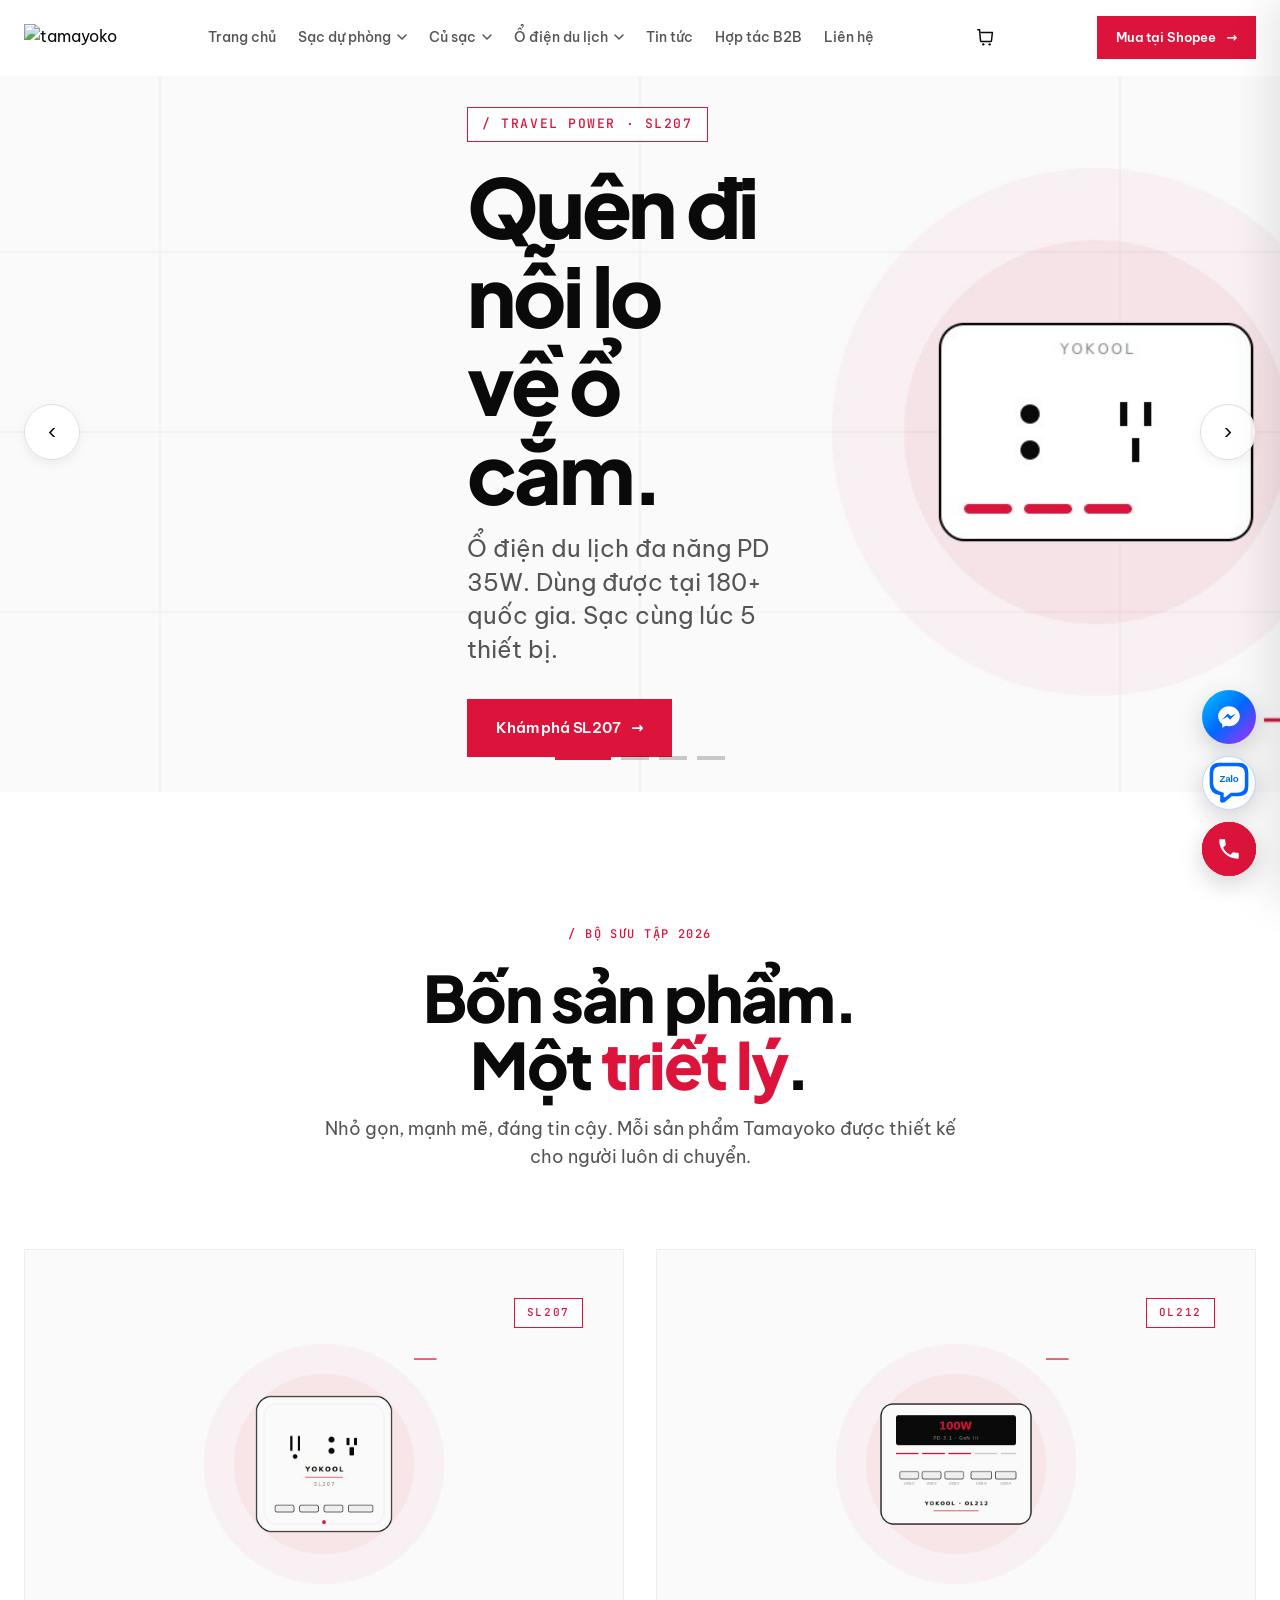
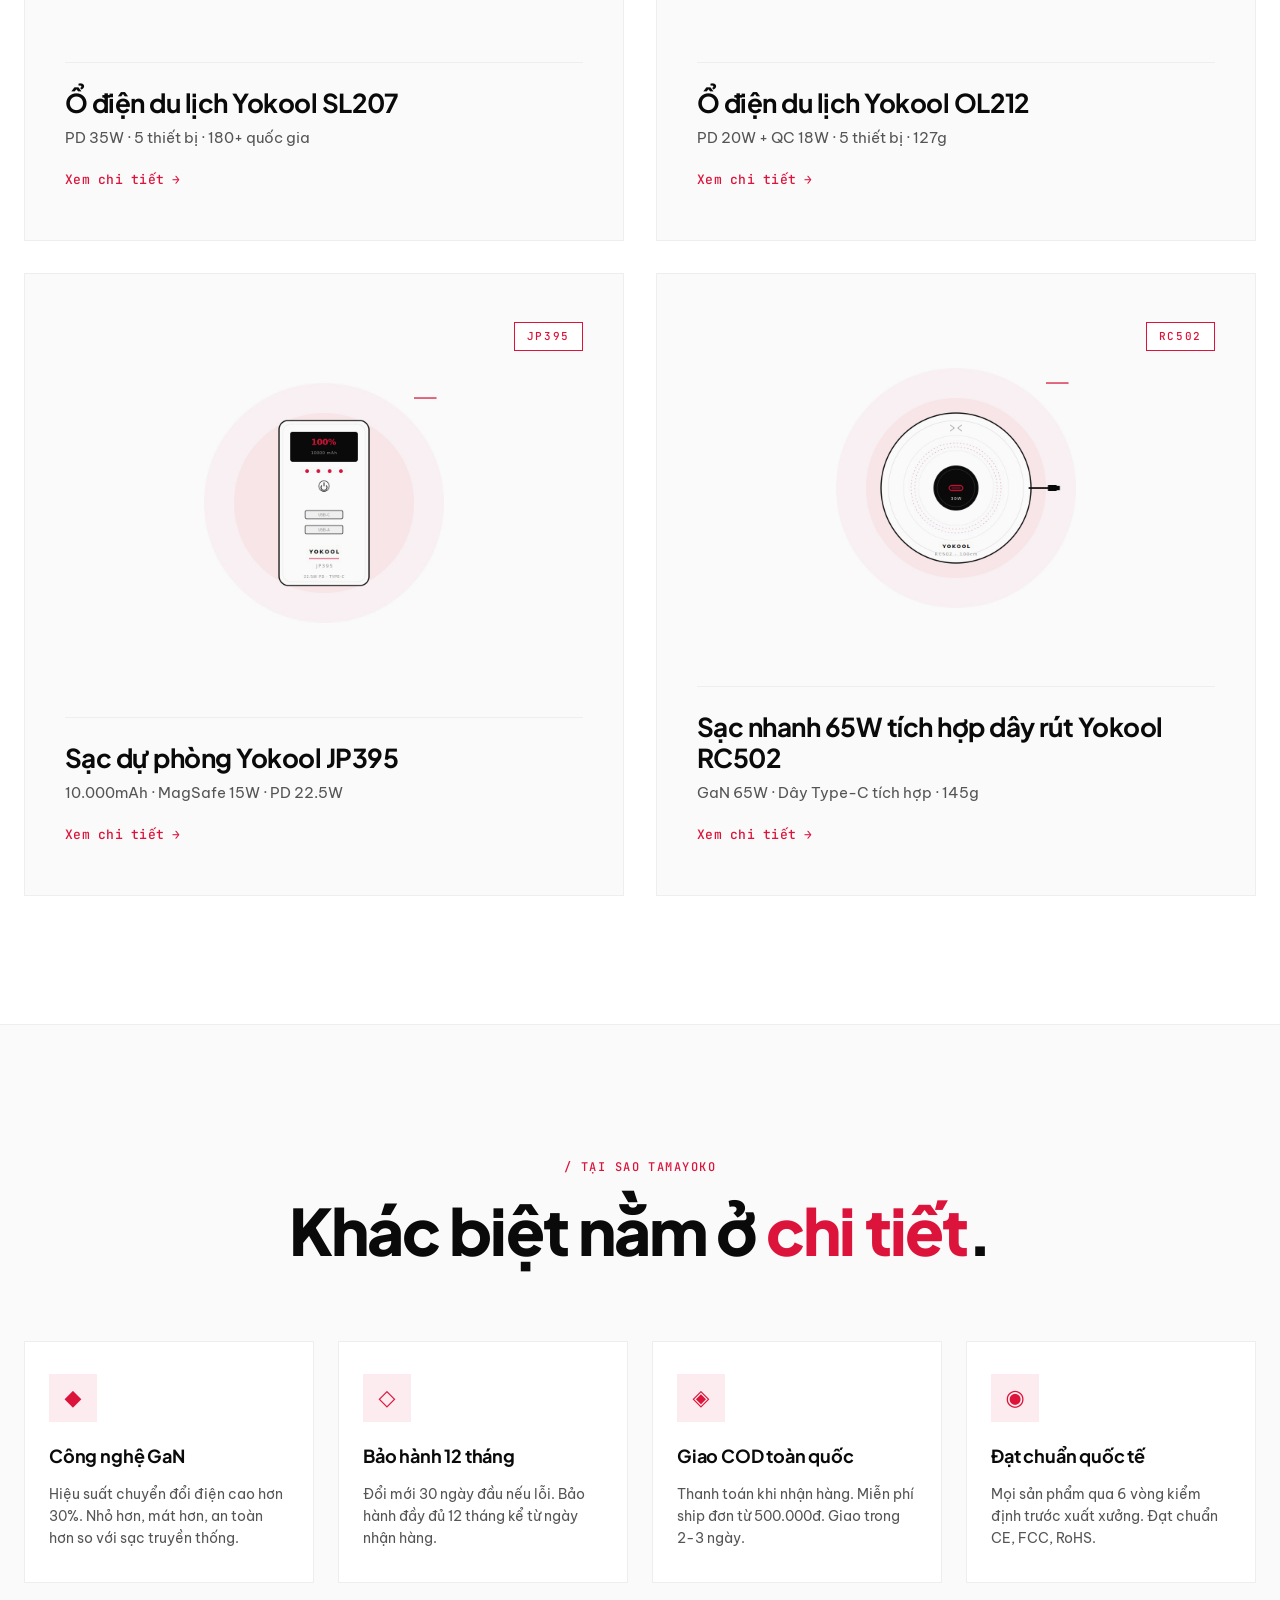
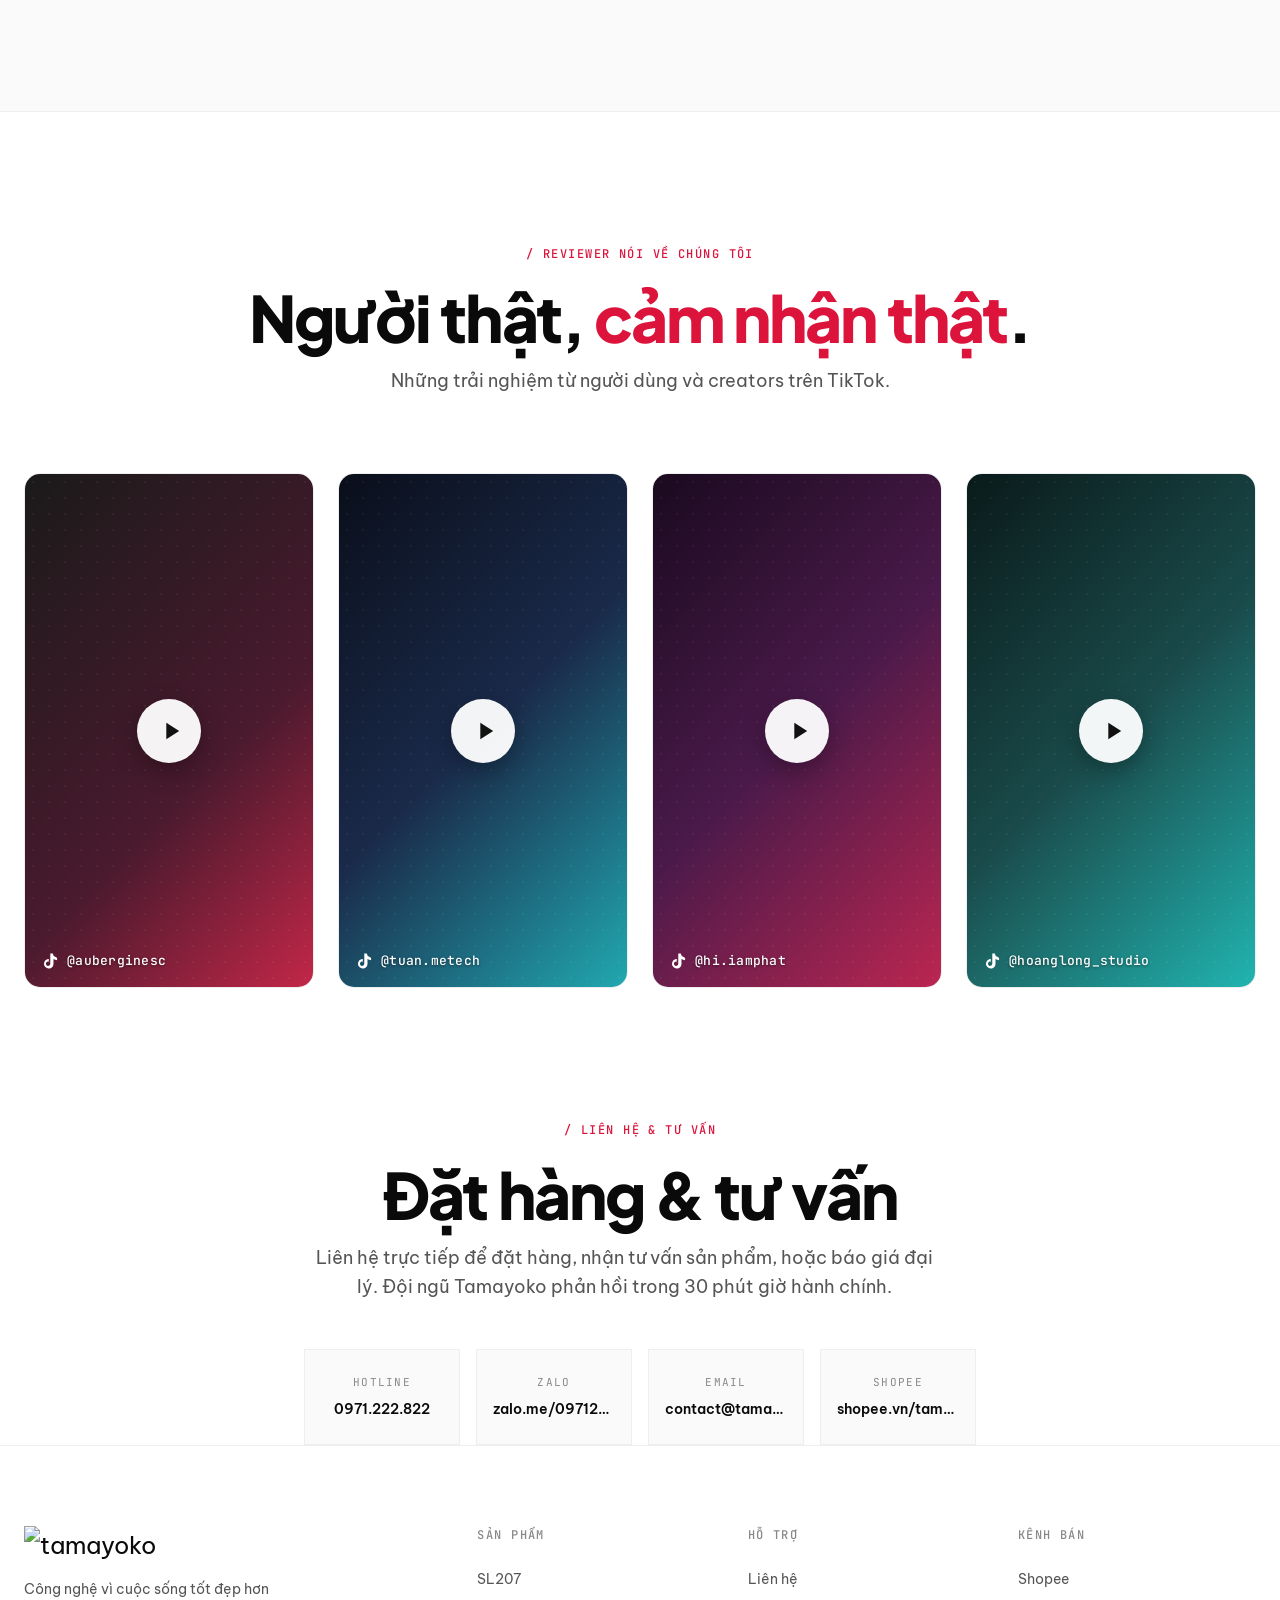
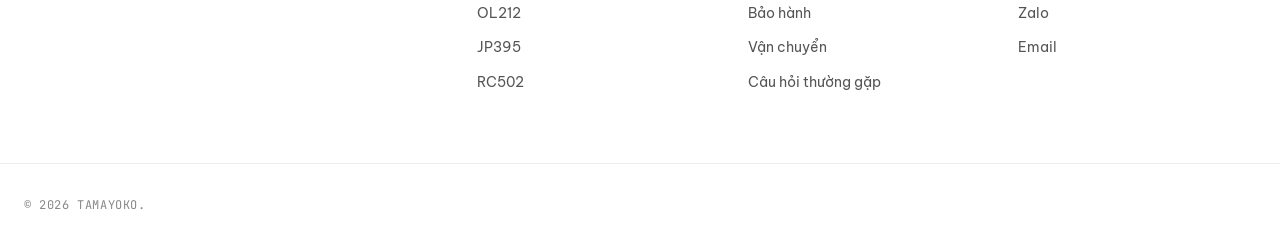
==== commit ef09045b: "Add files via upload" ====
--- a/index.html
+++ b/index.html
@@ -3,9 +3,9 @@
 <head>
   <meta charset="UTF-8">
   <meta name="viewport" content="width=device-width, initial-scale=1.0">
-  <meta name="description" content="Yokool - Sạc nhanh, sạc dự phòng và ổ điện du lịch. Công nghệ GaN, thiết kế hiện đại.">
+  <meta name="description" content="Tamayoko - Sạc nhanh, sạc dự phòng và ổ điện du lịch. Công nghệ GaN, thiết kế hiện đại.">
   <meta name="theme-color" content="#FFFFFF">
-  <title>YOKOOL — Năng lượng. Không giới hạn.</title>
+  <title>TAMAYOKO — Công nghệ vì cuộc sống tốt đẹp hơn</title>
 
   <link rel="preconnect" href="https://fonts.googleapis.com">
   <link rel="preconnect" href="https://fonts.gstatic.com" crossorigin>
@@ -18,8 +18,8 @@
   <!-- ============ HEADER ============ -->
   <header class="site-header" id="siteHeader">
     <div class="container header-inner">
-      <a href="index.html" class="logo" aria-label="Yokool trang chủ">
-        <img src="images/yokool-logo.png" alt="YOKOOL" class="logo-img">
+      <a href="index.html" class="logo" aria-label="Tamayoko trang chủ">
+        <img src="images/tamayoko.png" alt="tamayoko" class="logo-img">
       </a>
 
       <nav class="main-nav" aria-label="Điều hướng chính">
@@ -64,7 +64,7 @@
 
         <a href="news.html" class="nav-link">Tin tức</a>
         <a href="b2b.html" class="nav-link">Hợp tác B2B</a>
-        <a href="index.html#contact" class="nav-link">Liên hệ</a>
+        <a href="lien-he.html" class="nav-link">Liên hệ</a>
       </nav>
 
       <button class="cart-icon-btn" id="cartIconBtn" aria-label="Mở giỏ hàng">
@@ -76,7 +76,7 @@
         <span class="cart-badge" aria-label="Số sản phẩm trong giỏ">0</span>
       </button>
 
-      <a href="https://shopee.vn/yokool" target="_blank" rel="noopener" class="cta-button cta-button--small">
+      <a href="https://shopee.vn/tamayokoofficial" target="_blank" rel="noopener" class="cta-button cta-button--small">
         Mua tại Shopee
         <span class="cta-arrow">→</span>
       </a>
@@ -98,8 +98,8 @@
         <img src="images/banner-1.jpg" alt="" class="slide-bg" aria-hidden="true">
         <div class="slide-content">
           <span class="slide-eyebrow">/ Travel power · SL207</span>
-          <h2 class="slide-title">Đi đến đâu,<br>điện tới đó.</h2>
-          <p class="slide-tagline">Ổ điện du lịch đa quốc gia. Công nghệ GaN 65W. Sạc cùng lúc 3 thiết bị.</p>
+          <h2 class="slide-title">Quên đi nỗi lo<br>về ổ cắm.</h2>
+          <p class="slide-tagline">Ổ điện du lịch đa năng PD 35W. Dùng được tại 180+ quốc gia. Sạc cùng lúc 5 thiết bị.</p>
           <a href="products/sl207.html" class="cta-button slide-cta">
             Khám phá SL207
             <span class="cta-arrow">→</span>
@@ -111,9 +111,9 @@
       <div class="carousel-slide" data-slide="1">
         <img src="images/banner-2.jpg" alt="" class="slide-bg" aria-hidden="true">
         <div class="slide-content">
-          <span class="slide-eyebrow">/ Travel power pro · OL212</span>
-          <h2 class="slide-title">Mạnh mẽ.<br>Đa năng.</h2>
-          <p class="slide-tagline">100W GaN III với màn hình LED. Sạc đầy MacBook trong 1 giờ.</p>
+          <span class="slide-eyebrow">/ Compact travel · OL212</span>
+          <h2 class="slide-title">Compact.<br>Đa năng.</h2>
+          <p class="slide-tagline">Ổ điện du lịch PD 20W + QC 18W. 4 chân cắm Type A/C/G/I. Chỉ 127g — nhẹ tênh.</p>
           <a href="products/ol212.html" class="cta-button slide-cta">
             Khám phá OL212
             <span class="cta-arrow">→</span>
@@ -121,13 +121,27 @@
         </div>
       </div>
 
-      <!-- Slide 3: JP395 -->
+      <!-- Slide 3: RC502 -->
       <div class="carousel-slide" data-slide="2">
         <img src="images/banner-3.jpg" alt="" class="slide-bg" aria-hidden="true">
         <div class="slide-content">
-          <span class="slide-eyebrow">/ Power bank · JP395</span>
-          <h2 class="slide-title">Năng lượng<br>theo bạn.</h2>
-          <p class="slide-tagline">Sạc dự phòng 10.000mAh. Sạc nhanh PD 22.5W. Nhỏ gọn vừa lòng bàn tay.</p>
+          <span class="slide-eyebrow">/ GaN fast charger · RC502</span>
+          <h2 class="slide-title">GaN 65W.<br>Tích hợp dây.</h2>
+          <p class="slide-tagline">Củ sạc nhanh GaN PD 65W với dây Type-C tích hợp. Nhỏ gọn như viên kẹo, chỉ 145g.</p>
+          <a href="products/rc502.html" class="cta-button slide-cta">
+            Khám phá RC502
+            <span class="cta-arrow">→</span>
+          </a>
+        </div>
+      </div>
+
+      <!-- Slide 4: JP395 -->
+      <div class="carousel-slide" data-slide="3">
+        <img src="images/banner-4.jpg" alt="" class="slide-bg" aria-hidden="true">
+        <div class="slide-content">
+          <span class="slide-eyebrow">/ MagSafe power bank · JP395</span>
+          <h2 class="slide-title">Sạc không dây.<br>Mọi lúc, mọi nơi.</h2>
+          <p class="slide-tagline">Pin sạc dự phòng MagSafe 10.000mAh, sạc không dây 15W, dây Type-C tích hợp. Gọn trong lòng bàn tay.</p>
           <a href="products/jp395.html" class="cta-button slide-cta">
             Khám phá JP395
             <span class="cta-arrow">→</span>
@@ -144,6 +158,7 @@
       <button class="dot is-active" data-dot="0" aria-label="Slide 1"></button>
       <button class="dot" data-dot="1" aria-label="Slide 2"></button>
       <button class="dot" data-dot="2" aria-label="Slide 3"></button>
+      <button class="dot" data-dot="3" aria-label="Slide 4"></button>
     </div>
   </section>
 
@@ -154,7 +169,7 @@
         <span class="section-label">/ Bộ sưu tập 2026</span>
         <h2 class="section-title">Bốn sản phẩm.<br>Một <em>triết lý</em>.</h2>
         <p class="section-description">
-          Nhỏ gọn, mạnh mẽ, đáng tin cậy. Mỗi sản phẩm Yokool được thiết kế cho người luôn di chuyển.
+          Nhỏ gọn, mạnh mẽ, đáng tin cậy. Mỗi sản phẩm Tamayoko được thiết kế cho người luôn di chuyển.
         </p>
       </div>
 
@@ -162,48 +177,48 @@
 
         <a href="products/sl207.html" class="product-card">
           <div class="product-card-image">
-            <img src="images/product-sl207.jpg" alt="Yokool SL207 ổ điện du lịch">
+            <img src="images/product-sl207.jpg" alt="Ổ điện du lịch Yokool SL207">
             <span class="product-code-badge">SL207</span>
           </div>
           <div class="product-card-info">
-            <h3 class="product-card-title">Ổ điện du lịch SL207</h3>
-            <p class="product-card-tagline">Đa quốc gia · 65W · 3 cổng USB</p>
+            <h3 class="product-card-title">Ổ điện du lịch Yokool SL207</h3>
+            <p class="product-card-tagline">PD 35W · 5 thiết bị · 180+ quốc gia</p>
             <span class="product-card-link">Xem chi tiết →</span>
           </div>
         </a>
 
         <a href="products/ol212.html" class="product-card">
           <div class="product-card-image">
-            <img src="images/product-ol212.jpg" alt="Yokool OL212 ổ điện du lịch pro">
+            <img src="images/product-ol212.jpg" alt="Ổ điện du lịch Yokool OL212">
             <span class="product-code-badge">OL212</span>
           </div>
           <div class="product-card-info">
-            <h3 class="product-card-title">Ổ điện du lịch OL212</h3>
-            <p class="product-card-tagline">100W · LED display · 5 cổng</p>
+            <h3 class="product-card-title">Ổ điện du lịch Yokool OL212</h3>
+            <p class="product-card-tagline">PD 20W + QC 18W · 5 thiết bị · 127g</p>
             <span class="product-card-link">Xem chi tiết →</span>
           </div>
         </a>
 
         <a href="products/jp395.html" class="product-card">
           <div class="product-card-image">
-            <img src="images/product-jp395.jpg" alt="Yokool JP395 sạc dự phòng 10000mAh">
+            <img src="images/product-jp395.jpg" alt="Sạc dự phòng Yokool JP395">
             <span class="product-code-badge">JP395</span>
           </div>
           <div class="product-card-info">
-            <h3 class="product-card-title">Sạc dự phòng JP395</h3>
-            <p class="product-card-tagline">10.000mAh · 22.5W PD · Vỏ kim loại</p>
+            <h3 class="product-card-title">Sạc dự phòng Yokool JP395</h3>
+            <p class="product-card-tagline">10.000mAh · MagSafe 15W · PD 22.5W</p>
             <span class="product-card-link">Xem chi tiết →</span>
           </div>
         </a>
 
         <a href="products/rc502.html" class="product-card">
           <div class="product-card-image">
-            <img src="images/product-rc502.jpg" alt="Yokool RC502 sạc dây rút">
+            <img src="images/product-rc502.jpg" alt="Sạc nhanh 65W tích hợp dây rút Yokool RC502">
             <span class="product-code-badge">RC502</span>
           </div>
           <div class="product-card-info">
-            <h3 class="product-card-title">Sạc dây rút RC502</h3>
-            <p class="product-card-tagline">30W · Dây rút 100cm · USB-C</p>
+            <h3 class="product-card-title">Sạc nhanh 65W tích hợp dây rút Yokool RC502</h3>
+            <p class="product-card-tagline">GaN 65W · Dây Type-C tích hợp · 145g</p>
             <span class="product-card-link">Xem chi tiết →</span>
           </div>
         </a>
@@ -212,11 +227,11 @@
     </div>
   </section>
 
-  <!-- ============ WHY YOKOOL ============ -->
+  <!-- ============ WHY Tamayoko ============ -->
   <section class="why-section">
     <div class="container">
       <div class="section-header">
-        <span class="section-label">/ Tại sao Yokool</span>
+        <span class="section-label">/ Tại sao Tamayoko</span>
         <h2 class="section-title">Khác biệt nằm ở <em>chi tiết</em>.</h2>
       </div>
 
@@ -256,32 +271,119 @@
     </div>
   </section>
 
-  <!-- ============ CONTACT ============ -->
-  <section class="contact-section" id="contact">
+  <!-- ============ REVIEWERS ON TIKTOK ============ -->
+  <section class="reviews-section" id="reviews">
+    <div class="container">
+      <div class="section-header">
+        <span class="section-label">/ Reviewer nói về chúng tôi</span>
+        <h2 class="section-title">Người thật, <em>cảm nhận thật</em>.</h2>
+        <p class="section-description">
+          Những trải nghiệm từ người dùng và creators trên TikTok.
+        </p>
+      </div>
+
+      <div class="reviews-grid">
+        <button class="review-card" type="button"
+                data-tt-id="7634042928335244562"
+                data-tt-user="auberginesc"
+                aria-label="Xem video review của @auberginesc trên TikTok">
+          <div class="review-thumb" data-color="1"></div>
+          <div class="review-play" aria-hidden="true">
+            <svg viewBox="0 0 24 24" fill="currentColor"><path d="M8 5v14l11-7z"/></svg>
+          </div>
+          <div class="review-meta">
+            <span class="review-tt-icon" aria-hidden="true">
+              <svg viewBox="0 0 24 24" fill="currentColor"><path d="M19.59 6.69a4.83 4.83 0 0 1-3.77-4.25V2h-3.45v13.67a2.89 2.89 0 0 1-5.2 1.74 2.89 2.89 0 0 1 2.31-4.64 2.93 2.93 0 0 1 .88.13V9.4a6.84 6.84 0 0 0-1-.05A6.33 6.33 0 0 0 5.8 20.1a6.34 6.34 0 0 0 10.86-4.43V9.41a8.16 8.16 0 0 0 4.77 1.52v-3.4a4.85 4.85 0 0 1-1.84-.84z"/></svg>
+            </span>
+            <span class="review-handle">@auberginesc</span>
+          </div>
+        </button>
+
+        <button class="review-card" type="button"
+                data-tt-id="7626719228787379477"
+                data-tt-user="tuan.metech"
+                aria-label="Xem video review của @tuan.metech trên TikTok">
+          <div class="review-thumb" data-color="2"></div>
+          <div class="review-play" aria-hidden="true">
+            <svg viewBox="0 0 24 24" fill="currentColor"><path d="M8 5v14l11-7z"/></svg>
+          </div>
+          <div class="review-meta">
+            <span class="review-tt-icon" aria-hidden="true">
+              <svg viewBox="0 0 24 24" fill="currentColor"><path d="M19.59 6.69a4.83 4.83 0 0 1-3.77-4.25V2h-3.45v13.67a2.89 2.89 0 0 1-5.2 1.74 2.89 2.89 0 0 1 2.31-4.64 2.93 2.93 0 0 1 .88.13V9.4a6.84 6.84 0 0 0-1-.05A6.33 6.33 0 0 0 5.8 20.1a6.34 6.34 0 0 0 10.86-4.43V9.41a8.16 8.16 0 0 0 4.77 1.52v-3.4a4.85 4.85 0 0 1-1.84-.84z"/></svg>
+            </span>
+            <span class="review-handle">@tuan.metech</span>
+          </div>
+        </button>
+
+        <button class="review-card" type="button"
+                data-tt-id="7627101355903257877"
+                data-tt-user="hi.iamphat"
+                aria-label="Xem video review của @hi.iamphat trên TikTok">
+          <div class="review-thumb" data-color="3"></div>
+          <div class="review-play" aria-hidden="true">
+            <svg viewBox="0 0 24 24" fill="currentColor"><path d="M8 5v14l11-7z"/></svg>
+          </div>
+          <div class="review-meta">
+            <span class="review-tt-icon" aria-hidden="true">
+              <svg viewBox="0 0 24 24" fill="currentColor"><path d="M19.59 6.69a4.83 4.83 0 0 1-3.77-4.25V2h-3.45v13.67a2.89 2.89 0 0 1-5.2 1.74 2.89 2.89 0 0 1 2.31-4.64 2.93 2.93 0 0 1 .88.13V9.4a6.84 6.84 0 0 0-1-.05A6.33 6.33 0 0 0 5.8 20.1a6.34 6.34 0 0 0 10.86-4.43V9.41a8.16 8.16 0 0 0 4.77 1.52v-3.4a4.85 4.85 0 0 1-1.84-.84z"/></svg>
+            </span>
+            <span class="review-handle">@hi.iamphat</span>
+          </div>
+        </button>
+
+        <button class="review-card" type="button"
+                data-tt-id="7630774956556569877"
+                data-tt-user="hoanglong_studio"
+                aria-label="Xem video review của @hoanglong_studio trên TikTok">
+          <div class="review-thumb" data-color="4"></div>
+          <div class="review-play" aria-hidden="true">
+            <svg viewBox="0 0 24 24" fill="currentColor"><path d="M8 5v14l11-7z"/></svg>
+          </div>
+          <div class="review-meta">
+            <span class="review-tt-icon" aria-hidden="true">
+              <svg viewBox="0 0 24 24" fill="currentColor"><path d="M19.59 6.69a4.83 4.83 0 0 1-3.77-4.25V2h-3.45v13.67a2.89 2.89 0 0 1-5.2 1.74 2.89 2.89 0 0 1 2.31-4.64 2.93 2.93 0 0 1 .88.13V9.4a6.84 6.84 0 0 0-1-.05A6.33 6.33 0 0 0 5.8 20.1a6.34 6.34 0 0 0 10.86-4.43V9.41a8.16 8.16 0 0 0 4.77 1.52v-3.4a4.85 4.85 0 0 1-1.84-.84z"/></svg>
+            </span>
+            <span class="review-handle">@hoanglong_studio</span>
+          </div>
+        </button>
+      </div>
+    </div>
+  </section>
+
+  <!-- TikTok video modal -->
+  <div class="tt-modal" id="ttModal" aria-hidden="true" role="dialog" aria-label="TikTok video player">
+    <div class="tt-modal-backdrop" data-close></div>
+    <div class="tt-modal-content">
+      <button class="tt-modal-close" type="button" data-close aria-label="Đóng">
+        <svg viewBox="0 0 24 24" fill="none" stroke="currentColor" stroke-width="2"><path d="M18 6L6 18M6 6l12 12"/></svg>
+      </button>
+      <div class="tt-modal-embed" id="ttModalEmbed"></div>
+    </div>
+  </div>
     <div class="container contact-inner">
       <span class="section-label">/ Liên hệ &amp; tư vấn</span>
       <h2 class="section-title">Đặt hàng &amp; tư vấn</h2>
       <p class="section-description">
         Liên hệ trực tiếp để đặt hàng, nhận tư vấn sản phẩm, hoặc báo giá đại lý.
-        Đội ngũ Yokool phản hồi trong 30 phút giờ hành chính.
+        Đội ngũ Tamayoko phản hồi trong 30 phút giờ hành chính.
       </p>
 
       <div class="contact-channels">
-        <a href="tel:+84900000000" class="contact-channel">
+        <a href="tel:0971222822" class="contact-channel">
           <div class="contact-channel-label">Hotline</div>
-          <div class="contact-channel-value">+84 900 000 000</div>
-        </a>
-        <a href="https://zalo.me/yokool" target="_blank" rel="noopener" class="contact-channel">
+          <div class="contact-channel-value">0971.222.822</div>
+        </a>
+        <a href="https://zalo.me/0971222822" target="_blank" rel="noopener" class="contact-channel">
           <div class="contact-channel-label">Zalo</div>
-          <div class="contact-channel-value">zalo.me/yokool</div>
-        </a>
-        <a href="mailto:info@yokool.vn" class="contact-channel">
+          <div class="contact-channel-value">zalo.me/0971222822</div>
+        </a>
+        <a href="mailto:contact@tamayoko.com" class="contact-channel">
           <div class="contact-channel-label">Email</div>
-          <div class="contact-channel-value">info@yokool.vn</div>
-        </a>
-        <a href="https://shopee.vn/yokool" target="_blank" rel="noopener" class="contact-channel">
+          <div class="contact-channel-value">contact@tamayoko.com</div>
+        </a>
+        <a href="https://shopee.vn/tamayokoofficial" target="_blank" rel="noopener" class="contact-channel">
           <div class="contact-channel-label">Shopee</div>
-          <div class="contact-channel-value">shopee.vn/yokool</div>
+          <div class="contact-channel-value">shopee.vn/tamayokoofficial</div>
         </a>
       </div>
     </div>
@@ -292,9 +394,9 @@
     <div class="container footer-inner">
       <div class="footer-brand">
         <a href="index.html" class="logo">
-          <img src="images/yokool-logo.png" alt="YOKOOL" class="logo-img">
-        </a>
-        <p class="footer-tagline">Năng lượng. Không giới hạn.</p>
+          <img src="images/tamayoko.png" alt="tamayoko" class="logo-img">
+        </a>
+        <p class="footer-tagline">Công nghệ vì cuộc sống tốt đẹp hơn</p>
       </div>
 
       <div class="footer-cols">
@@ -307,25 +409,25 @@
         </div>
         <div class="footer-col">
           <h4>Hỗ trợ</h4>
-          <a href="#contact">Liên hệ</a>
-          <a href="#">Bảo hành</a>
-          <a href="#">Vận chuyển</a>
-          <a href="#">Câu hỏi thường gặp</a>
+          <a href="lien-he.html">Liên hệ</a>
+          <a href="bao-hanh.html">Bảo hành</a>
+          <a href="van-chuyen.html">Vận chuyển</a>
+          <a href="faq.html">Câu hỏi thường gặp</a>
         </div>
         <div class="footer-col">
           <h4>Kênh bán</h4>
-          <a href="https://shopee.vn/yokool" target="_blank" rel="noopener">Shopee</a>
-          <a href="https://zalo.me/yokool" target="_blank" rel="noopener">Zalo</a>
-          <a href="mailto:info@yokool.vn">Email</a>
+          <a href="https://shopee.vn/tamayokoofficial" target="_blank" rel="noopener">Shopee</a>
+          <a href="https://zalo.me/0971222822" target="_blank" rel="noopener">Zalo</a>
+          <a href="mailto:contact@tamayoko.com">Email</a>
         </div>
       </div>
     </div>
 
     <div class="container footer-bottom">
-      <p>© 2026 YOKOOL. .</p>
-      <p class="footer-meta">v3.4 — B2B menu + catalogue</p>
+      <p>© 2026 TAMAYOKO.</p>
     </div>
   </footer>
+
   <!-- ============ CART DRAWER ============ -->
   <div class="cart-drawer-overlay" aria-hidden="true"></div>
   <aside class="cart-drawer" aria-label="Giỏ hàng">
--- a/styles.css
+++ b/styles.css
@@ -3416,3 +3416,481 @@
     scroll-behavior: auto;
   }
 }
+
+/* ============ PRODUCT COLOR PICKER ============ */
+.product-color-section {
+  margin: 20px 0 24px;
+  padding: 16px 0;
+  border-top: 1px solid var(--border-subtle);
+  border-bottom: 1px solid var(--border-subtle);
+}
+.product-color-label {
+  display: flex;
+  align-items: center;
+  gap: 10px;
+  font-size: 13px;
+  letter-spacing: 0.04em;
+  text-transform: uppercase;
+  color: var(--text-secondary);
+  margin-bottom: 12px;
+}
+.product-color-label-value {
+  color: var(--text-primary);
+  font-weight: 600;
+  text-transform: none;
+  letter-spacing: 0;
+  font-size: 14px;
+}
+.product-color-swatches {
+  display: flex;
+  gap: 12px;
+  align-items: center;
+  flex-wrap: wrap;
+}
+.product-color-swatch {
+  position: relative;
+  width: 44px;
+  height: 44px;
+  border-radius: 50%;
+  border: 2px solid var(--border-subtle);
+  cursor: pointer;
+  padding: 0;
+  background: transparent;
+  transition: all 0.2s var(--ease);
+  display: flex;
+  align-items: center;
+  justify-content: center;
+}
+.product-color-swatch-fill {
+  width: 32px;
+  height: 32px;
+  border-radius: 50%;
+  display: block;
+}
+.product-color-swatch--black .product-color-swatch-fill { background: #1a1a1a; }
+.product-color-swatch--white .product-color-swatch-fill {
+  background: #ffffff;
+  border: 1px solid #e5e5e5;
+}
+.product-color-swatch:hover {
+  border-color: var(--text-secondary);
+  transform: translateY(-1px);
+}
+.product-color-swatch.is-active {
+  border-color: var(--brand);
+  border-width: 2.5px;
+}
+.product-color-swatch:disabled,
+.product-color-swatch.is-single { cursor: default; }
+.product-color-swatch:disabled:hover,
+.product-color-swatch.is-single:hover {
+  transform: none;
+  border-color: var(--border-subtle);
+}
+.product-color-swatch.is-single.is-active:hover { border-color: var(--brand); }
+@media (max-width: 768px) {
+  .product-color-swatch { width: 40px; height: 40px; }
+  .product-color-swatch-fill { width: 28px; height: 28px; }
+}
+
+/* ============ PRODUCT GALLERY (multi-image) ============ */
+.product-gallery {
+  display: flex;
+  flex-direction: column;
+  gap: 16px;
+}
+.product-gallery-main {
+  position: relative;
+  aspect-ratio: 1 / 1;
+  background: var(--bg-base);
+  border: 1px solid var(--border-subtle);
+  display: flex;
+  align-items: center;
+  justify-content: center;
+  overflow: hidden;
+}
+.product-gallery-main img {
+  width: 100%;
+  height: 100%;
+  object-fit: contain;
+  padding: 8%;
+  transition: opacity 0.3s var(--ease);
+}
+.product-gallery-thumbs {
+  display: grid;
+  grid-template-columns: repeat(auto-fit, minmax(70px, 1fr));
+  gap: 10px;
+}
+.product-gallery-thumb {
+  aspect-ratio: 1 / 1;
+  background: var(--bg-base);
+  border: 1.5px solid var(--border-subtle);
+  cursor: pointer;
+  padding: 0;
+  overflow: hidden;
+  transition: border-color 0.2s var(--ease);
+  display: flex;
+  align-items: center;
+  justify-content: center;
+}
+.product-gallery-thumb img {
+  width: 100%;
+  height: 100%;
+  object-fit: contain;
+  padding: 8%;
+}
+.product-gallery-thumb:hover { border-color: var(--text-secondary); }
+.product-gallery-thumb.is-active {
+  border-color: var(--brand);
+  border-width: 2px;
+}
+
+/* ============ PRODUCT HERO BULLETS ============ */
+.product-hero-bullets {
+  list-style: none;
+  padding: 0;
+  margin: 16px 0 24px;
+}
+.product-hero-bullets li {
+  position: relative;
+  padding: 8px 0 8px 24px;
+  font-size: 15px;
+  color: var(--text-secondary);
+  line-height: 1.6;
+}
+.product-hero-bullets li::before {
+  content: "●";
+  position: absolute;
+  left: 0;
+  top: 8px;
+  color: var(--brand);
+  font-size: 10px;
+  line-height: 1.6;
+}
+@media (max-width: 768px) {
+  .product-gallery-thumbs { grid-template-columns: repeat(4, 1fr); }
+  .product-hero-bullets li { font-size: 14px; }
+}
+
+/* ============ PRODUCT CARD IMAGE — LARGER, CONTAIN ============ */
+/* Override các rule cũ ở phần ô 4 sản phẩm trang chủ */
+.products-grid .product-card-image {
+  min-height: 320px;
+  background: transparent;
+  padding: 16px;
+}
+.products-grid .product-card-image img,
+.products-grid .product-card-image svg {
+  max-width: 92%;
+  max-height: 300px;
+  width: auto;
+  height: auto;
+  object-fit: contain;
+  /* mix-blend-mode để hòa nền trắng của ảnh với nền card (nếu có) */
+  mix-blend-mode: multiply;
+}
+@media (max-width: 768px) {
+  .products-grid .product-card-image {
+    min-height: 240px;
+  }
+  .products-grid .product-card-image img,
+  .products-grid .product-card-image svg {
+    max-height: 220px;
+  }
+}
+
+
+/* ============ CONTACT CHANNELS FIX — chiều cao đều, không wrap ============ */
+/* Đảm bảo 4 ô liên hệ luôn cùng chiều cao và nội dung không wrap xuống nhiều dòng */
+.contact-channels .contact-channel {
+  display: flex;
+  flex-direction: column;
+  align-items: center;
+  justify-content: center;
+  min-height: 96px;
+  overflow: hidden;
+}
+
+.contact-channels .contact-channel-value {
+  white-space: nowrap;
+  overflow: hidden;
+  text-overflow: ellipsis;
+  max-width: 100%;
+  font-size: 14px;
+}
+
+.contact-channels .contact-channel-label {
+  margin-bottom: 6px;
+}
+
+/* Mobile responsive: 2 cột thay vì 4 để có chỗ cho text dài */
+@media (max-width: 640px) {
+  .contact-channels {
+    grid-template-columns: repeat(2, 1fr) !important;
+    gap: 12px !important;
+  }
+  .contact-channels .contact-channel {
+    min-height: 88px;
+  }
+  .contact-channels .contact-channel-value {
+    font-size: 13px;
+  }
+}
+
+/* ============ HERO BANNER — TEXT POSITIONING FOR NEW BANNERS ============ */
+/* Banner mới có sản phẩm bên phải, text bên trái → cần giới hạn width text */
+.carousel-slide .slide-content {
+  max-width: 42%;
+}
+.carousel-slide .slide-title {
+  max-width: 100%;
+  font-size: clamp(44px, 6.4vw, 88px);
+  line-height: 1.08;
+}
+.carousel-slide .slide-tagline {
+  max-width: 100%;
+}
+
+/* Mobile: text full width, banner sẽ chuyển sang ảnh nền thay vì side-by-side */
+@media (max-width: 768px) {
+  .carousel-slide .slide-content {
+    max-width: 100%;
+    padding-right: 24px;
+  }
+  .carousel-slide .slide-title {
+    font-size: clamp(40px, 9vw, 64px);
+    line-height: 1.1;
+  }
+}
+
+/* ============ REVIEWERS / TIKTOK ============ */
+.reviews-section {
+  padding: var(--section-padding) 0;
+  background: #fff;
+  border-top: 1px solid var(--border-subtle);
+}
+
+.reviews-grid {
+  display: grid;
+  grid-template-columns: repeat(4, 1fr);
+  gap: 24px;
+  margin-top: 56px;
+}
+
+.review-card {
+  position: relative;
+  aspect-ratio: 9 / 16;
+  border-radius: 16px;
+  overflow: hidden;
+  cursor: pointer;
+  border: 1px solid var(--border-subtle);
+  background: var(--bg-surface);
+  padding: 0;
+  font: inherit;
+  color: inherit;
+  text-align: left;
+  transition: transform 0.4s var(--ease), box-shadow 0.4s var(--ease);
+  display: block;
+}
+
+.review-card:hover {
+  transform: translateY(-6px);
+  box-shadow: 0 24px 48px -16px rgba(0, 0, 0, 0.18);
+}
+
+.review-card:focus-visible {
+  outline: 2px solid var(--brand);
+  outline-offset: 3px;
+}
+
+/* Placeholder gradients per card — TikTok blocks direct thumbnail fetching,
+   so we use branded gradient placeholders. Real video loads inside modal. */
+.review-thumb {
+  position: absolute;
+  inset: 0;
+  background: linear-gradient(135deg, #1a1a1a 0%, #2a2a2a 100%);
+}
+.review-thumb[data-color="1"] {
+  background: linear-gradient(135deg, #1a1a1a 0%, #4a1a2e 60%, #ff2d55 120%);
+}
+.review-thumb[data-color="2"] {
+  background: linear-gradient(135deg, #0a0e1a 0%, #1a2a4a 50%, #25f4ee 130%);
+}
+.review-thumb[data-color="3"] {
+  background: linear-gradient(135deg, #1a0a1f 0%, #4a1a4a 50%, #ff2d55 130%);
+}
+.review-thumb[data-color="4"] {
+  background: linear-gradient(135deg, #0a1a1a 0%, #1a4a4a 50%, #25f4ee 130%);
+}
+
+/* Subtle dot pattern over thumb for texture */
+.review-thumb::after {
+  content: "";
+  position: absolute;
+  inset: 0;
+  background-image: radial-gradient(rgba(255, 255, 255, 0.08) 1px, transparent 1px);
+  background-size: 16px 16px;
+  opacity: 0.6;
+}
+
+.review-play {
+  position: absolute;
+  top: 50%;
+  left: 50%;
+  transform: translate(-50%, -50%);
+  width: 64px;
+  height: 64px;
+  background: rgba(255, 255, 255, 0.95);
+  border-radius: 50%;
+  display: flex;
+  align-items: center;
+  justify-content: center;
+  color: #111;
+  transition: transform 0.3s var(--ease), background 0.3s var(--ease);
+  box-shadow: 0 8px 24px rgba(0, 0, 0, 0.3);
+}
+
+.review-play svg {
+  width: 28px;
+  height: 28px;
+  margin-left: 3px; /* visually center the play triangle */
+}
+
+.review-card:hover .review-play {
+  transform: translate(-50%, -50%) scale(1.1);
+  background: var(--brand);
+  color: #fff;
+}
+
+.review-meta {
+  position: absolute;
+  left: 16px;
+  right: 16px;
+  bottom: 16px;
+  display: flex;
+  align-items: center;
+  gap: 8px;
+  color: #fff;
+  font-family: var(--font-mono);
+  font-size: 13px;
+  letter-spacing: 0.02em;
+  text-shadow: 0 1px 3px rgba(0, 0, 0, 0.5);
+  z-index: 2;
+}
+
+.review-tt-icon {
+  display: inline-flex;
+  width: 18px;
+  height: 18px;
+  flex-shrink: 0;
+}
+
+.review-tt-icon svg {
+  width: 100%;
+  height: 100%;
+}
+
+.review-handle {
+  font-weight: 500;
+}
+
+/* ============ TIKTOK MODAL ============ */
+.tt-modal {
+  position: fixed;
+  inset: 0;
+  z-index: 9999;
+  display: none;
+  align-items: center;
+  justify-content: center;
+}
+
+.tt-modal.is-open {
+  display: flex;
+}
+
+.tt-modal-backdrop {
+  position: absolute;
+  inset: 0;
+  background: rgba(0, 0, 0, 0.85);
+  backdrop-filter: blur(8px);
+  -webkit-backdrop-filter: blur(8px);
+  cursor: pointer;
+}
+
+.tt-modal-content {
+  position: relative;
+  width: min(420px, 92vw);
+  max-height: 92vh;
+  background: #000;
+  border-radius: 16px;
+  overflow: hidden;
+  z-index: 1;
+  display: flex;
+  flex-direction: column;
+}
+
+.tt-modal-close {
+  position: absolute;
+  top: 12px;
+  right: 12px;
+  width: 40px;
+  height: 40px;
+  border-radius: 50%;
+  background: rgba(0, 0, 0, 0.6);
+  color: #fff;
+  border: none;
+  cursor: pointer;
+  display: flex;
+  align-items: center;
+  justify-content: center;
+  z-index: 10;
+  transition: background 0.2s var(--ease);
+}
+
+.tt-modal-close:hover {
+  background: rgba(255, 255, 255, 0.2);
+}
+
+.tt-modal-close svg {
+  width: 20px;
+  height: 20px;
+}
+
+.tt-modal-embed {
+  width: 100%;
+  height: 100%;
+  min-height: 740px;
+  overflow-y: auto;
+}
+
+.tt-modal-embed blockquote.tiktok-embed {
+  margin: 0 auto !important;
+  max-width: 100% !important;
+  min-width: 0 !important;
+}
+
+/* Reviews responsive */
+@media (max-width: 1024px) {
+  .reviews-grid {
+    grid-template-columns: repeat(2, 1fr);
+    gap: 20px;
+  }
+}
+
+@media (max-width: 640px) {
+  .reviews-grid {
+    grid-template-columns: 1fr 1fr;
+    gap: 16px;
+  }
+  .review-play {
+    width: 52px;
+    height: 52px;
+  }
+  .review-play svg {
+    width: 22px;
+    height: 22px;
+  }
+  .tt-modal-embed {
+    min-height: 600px;
+  }
+}
